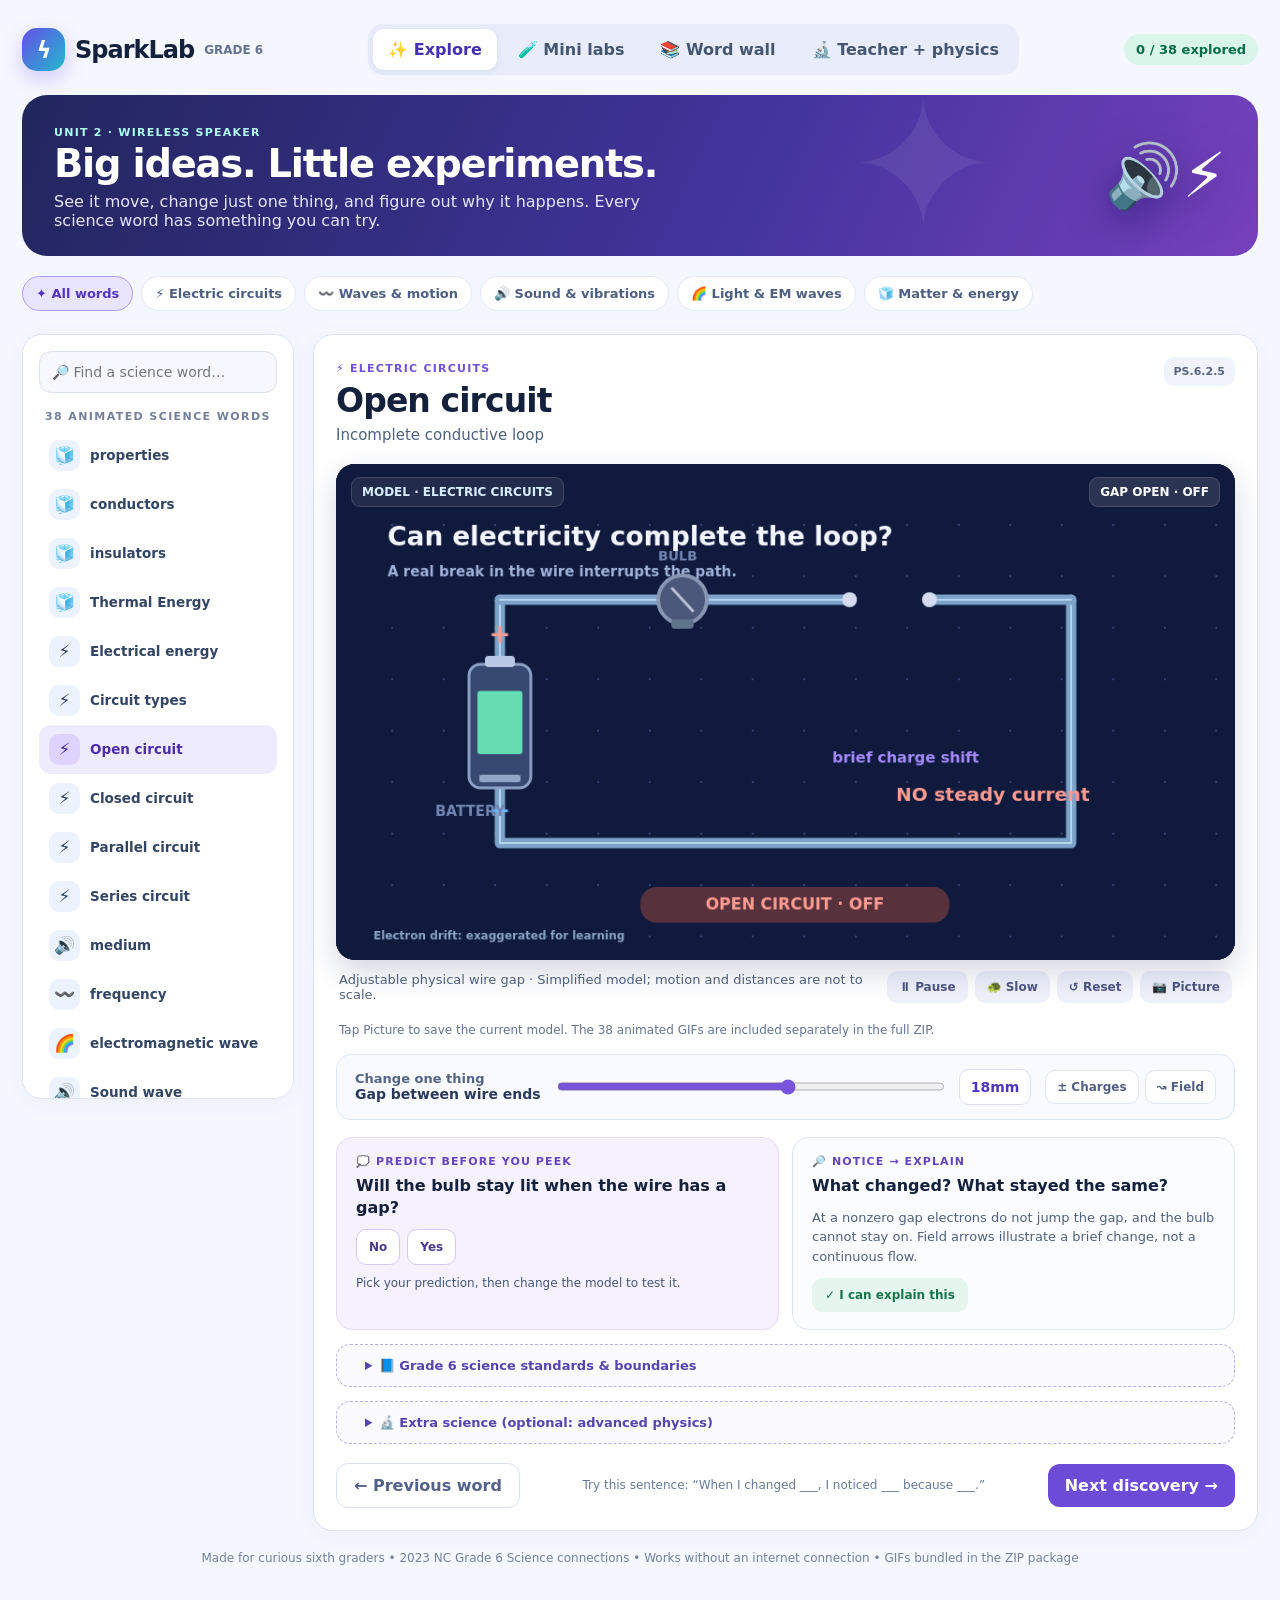
==== index.html @ 1beb746c "Add SparkLab mobile site" ====
<!doctype html>
<html lang="en"><head><meta charset="utf-8"><meta name="viewport" content="width=device-width,initial-scale=1,viewport-fit=cover"><meta name="theme-color" content="#101a3d"><title>SparkLab • Wireless Speaker Science</title>
<style>
:root{--ink:#14213d;--muted:#52647f;--violet:#7052db;--purple:#9067f8;--blue:#287ac8;--cyan:#18b9bc;--paper:#f5f7ff;--line:#dce4f4;--white:#fff;--coral:#eb705f}*{box-sizing:border-box}body{margin:0;background:var(--paper);font-family:ui-rounded,"SF Pro Rounded",Inter,system-ui,-apple-system,"Segoe UI",sans-serif;color:var(--ink)}button,input,select{font:inherit}button{cursor:pointer}button:focus-visible,input:focus-visible,select:focus-visible,a:focus-visible{outline:3px solid #ffb649;outline-offset:2px}button:disabled{opacity:.45;cursor:not-allowed}.shell{max-width:1510px;margin:0 auto;padding:17px 22px 32px}.topbar{display:flex;align-items:center;justify-content:space-between;gap:18px;padding:7px 0 20px}.brand{display:flex;align-items:center;gap:10px;font-size:24px;font-weight:900;letter-spacing:-1px}.brandmark{display:grid;place-items:center;width:43px;height:43px;border-radius:15px;background:linear-gradient(130deg,#644fe6,#24b8ce);color:white;font-size:23px;box-shadow:0 8px 20px #6954dd44}.nav{display:flex;gap:6px;background:#e9edfb;padding:5px;border-radius:15px}.nav button{border:0;border-radius:11px;padding:11px 15px;color:#455572;background:transparent;font-weight:750}.nav button.active{background:white;color:#4430b0;box-shadow:0 2px 8px #7383aa25}.topright{display:flex;align-items:center;gap:13px;font-size:13px;color:var(--muted);font-weight:700}.progressdot{background:#daf5e9;color:#076d48;border-radius:30px;padding:8px 12px}.hero{background:linear-gradient(115deg,#22265e 1%,#42349d 58%,#7641bc);border-radius:25px;color:white;padding:26px 32px;margin:0 0 20px;display:flex;justify-content:space-between;gap:18px;align-items:center;overflow:hidden;position:relative}.hero:after{content:"✦";position:absolute;right:21%;top:-34px;color:#ffffff12;font-size:180px;pointer-events:none}.hero h1{font-size:clamp(27px,3vw,39px);margin:3px 0 7px;letter-spacing:-1.2px;line-height:1.09}.hero p{margin:0;color:#e5e4ff;font-size:16px;max-width:650px}.eyebrow{font-size:12px;text-transform:uppercase;letter-spacing:1.5px;font-weight:900;color:#b4fbef}.heroicon{font-size:62px;filter:drop-shadow(0 12px 20px #1309588a)}.labrow{display:flex;gap:8px;margin:8px 0 18px;overflow-x:auto;padding:0 0 5px}.labpill{flex-shrink:0;background:white;color:#4e5f81;border:1px solid #e2e8f5;border-radius:30px;padding:9px 13px;font-weight:750;font-size:13px}.labpill.active{background:#e9e4ff;border-color:#ac9df8;color:#5436be}.layout{display:grid;grid-template-columns:272px minmax(0,1fr);gap:19px}.sidebar,.view,.panel,.miniCard,.teacherCard{background:white;border:1px solid var(--line);border-radius:20px;box-shadow:0 4px 22px #2e437d0a}.sidebar{padding:16px;align-self:start;max-height:calc(100vh - 135px);overflow:auto;position:sticky;top:12px}.search{width:100%;border:1px solid #dce2f0;background:#f7f8ff;border-radius:12px;padding:12px;color:var(--ink);font-size:14px}.sidelabel{font-size:11px;text-transform:uppercase;letter-spacing:1.4px;font-weight:900;color:#72809a;margin:17px 6px 8px}.worditem{display:flex;align-items:center;gap:10px;border:0;background:transparent;width:100%;text-align:left;border-radius:12px;padding:9px 10px;color:#334564;font-size:13.5px;font-weight:720;min-height:41px}.worditem:hover{background:#f0efff}.worditem.active{background:#eeeaff;color:#4b2fa8}.worditem .wicon{display:grid;place-items:center;width:31px;height:31px;border-radius:10px;background:#edf2ff;font-size:17px;flex-shrink:0}.worditem.active .wicon{background:#ded3ff}.worditem .tick{margin-left:auto;color:#18895e}.view{padding:22px;min-width:0}.headingRow{display:flex;justify-content:space-between;align-items:start;gap:14px}.hint{display:inline-flex;align-items:center;gap:6px;text-transform:uppercase;letter-spacing:1.25px;color:var(--violet);font-size:11px;font-weight:900}.headingRow h2{font-size:clamp(24px,2.6vw,33px);margin:5px 0 5px;letter-spacing:-.9px}.definition{font-size:15px;color:#50617d;line-height:1.45;margin:0 0 17px}.standard{background:#f1f3fb;padding:8px 10px;border-radius:10px;font-size:11px;color:#586781;white-space:nowrap;font-weight:800}.canvasCard{background:#101a3d;border-radius:19px;overflow:hidden;position:relative;box-shadow:0 12px 30px #18296230}.sceneCanvas{display:block;width:100%;aspect-ratio:960/530;background:#101a3d}.stageOverlay{position:absolute;left:15px;top:13px;background:#ffffff14;color:#d8eeff;border:1px solid #ffffff22;font-size:12px;padding:7px 10px;border-radius:9px;font-weight:750;pointer-events:none}.stageStatus{position:absolute;right:15px;top:13px;background:#ffffff1e;color:#fff;padding:7px 10px;border:1px solid #ffffff22;border-radius:9px;font-size:12px;font-weight:750;max-width:48%;text-align:right}.underStage{display:flex;align-items:center;justify-content:space-between;gap:12px;padding:11px 3px 15px;flex-wrap:wrap}.stageCaption{font-size:13px;color:#526480;flex:1;min-width:180px}.stageButtons{display:flex;gap:7px}.tinyBtn{background:#eef0fa;color:#4d5680;border:0;border-radius:10px;padding:9px 12px;font-weight:800;font-size:12px}.tinyBtn.active{background:#e6dcff;color:#6242b8}.controls{display:flex;flex-wrap:wrap;align-items:center;gap:14px;border:1px solid #dde6f8;background:#f8faff;padding:14px 18px;border-radius:15px;margin-top:0}.controlCaption{font-size:13px;color:#536484;font-weight:750}.controlName{font-size:14px;font-weight:900;color:#29395c}.rangeZone{flex:1;min-width:180px;display:flex;gap:12px;align-items:center}.rangeZone input{accent-color:#7754db;width:100%;height:27px}.val{background:white;border:1px solid #dcdff1;color:#5035ba;min-width:72px;text-align:center;font-weight:900;font-size:14px;border-radius:10px;padding:9px 7px}.controlRight{display:flex;gap:6px}.controlRight button{border:1px solid #dfe5f5;background:white;border-radius:10px;padding:9px 11px;font-size:12px;color:#536081;font-weight:850}.mission{display:grid;grid-template-columns:1fr 1fr;gap:13px;margin-top:17px}.questionBox,.explainBox{border-radius:16px;padding:17px 19px;border:1px solid #e0e5f2;background:#fbfcff;min-width:0}.questionBox{background:#f6f1ff;border-color:#e7daff}.boxEyebrow{font-size:11px;text-transform:uppercase;letter-spacing:1.1px;font-weight:900;color:#6545bd}.questionBox h3,.explainBox h3{font-size:16px;line-height:1.35;margin:7px 0 11px}.choices{display:flex;flex-wrap:wrap;gap:7px}.choices button{background:white;border:1px solid #d6c9f8;border-radius:10px;padding:10px 12px;color:#4b3b84;font-size:12px;font-weight:750;text-align:left}.choices button.selected.good{background:#dcf8e6;border-color:#64b891;color:#176b48}.choices button.selected.bad{background:#ffeae9;border-color:#e6a6a3;color:#973c3e}.feedback{font-size:12px;line-height:1.5;color:#475879;margin-top:9px;min-height:15px}.explainBox p{margin:8px 0 12px;color:#51617b;font-size:13px;line-height:1.5}.mastered{background:#e5f7ec;color:#18744d;border:0;font-weight:850;border-radius:11px;padding:10px 13px;font-size:12px}.mastered.done{background:#22875c;color:white}.nextrow{display:flex;gap:10px;justify-content:space-between;align-items:center;margin-top:19px}.nextrow button{border:1px solid #dbe1f0;background:#fff;border-radius:12px;padding:12px 17px;font-weight:800;color:#53618a}.nextrow .next{border:0;background:#6c4bd7;color:white}.note{font-size:12px;color:#687a95;max-width:470px;line-height:1.4}.advPanel{margin-top:14px;padding:0 15px;border:1px dashed #b7b0e7;border-radius:14px;background:#fbfaff}.advPanel summary{cursor:pointer;padding:13px;font-size:13px;font-weight:850;color:#5744ac}.advPanel p{font-size:13px;line-height:1.6;color:#4e5c7c;overflow-wrap:anywhere}.gridCards{display:grid;grid-template-columns:repeat(3,minmax(0,1fr));gap:13px}.miniCard{padding:16px;cursor:pointer;min-height:126px;text-align:left;color:inherit}.miniCard:hover{border-color:#a293e3;transform:translateY(-1px)}.miniCard .emoji{font-size:27px}.miniCard strong{display:block;margin:7px 0 4px}.miniCard p{color:#62728d;font-size:12px;margin:0;line-height:1.4}.teacherCard{padding:22px;margin-bottom:15px}.teacherCard h3{margin:0 0 10px}.teacherCard p,.teacherCard li{line-height:1.65;color:#52627d;font-size:14px}.teachGrid{display:grid;grid-template-columns:repeat(2,minmax(0,1fr));gap:14px}.srOnly{position:absolute;width:1px;height:1px;padding:0;margin:-1px;overflow:hidden;clip:rect(0,0,0,0);white-space:nowrap;border:0}.mobileBrowse{display:none}.modegroup{display:flex;gap:6px;align-items:center}.modegroup button{border:1px solid #d8dded;padding:8px 12px;background:white;border-radius:11px;color:#536080;font-size:12px;font-weight:850}.modegroup button.active{background:#e7ddff;color:#6242bc;border-color:#b9a6ff}.footer{padding:18px;color:#73819b;font-size:12px;line-height:1.6;text-align:center}.reviewbtn{background:#6a4ad4;color:white;border:0;padding:12px 18px;border-radius:11px;font-weight:850}.tally{font-size:16px;font-weight:900;color:#553ab6}.answerText{padding:13px;background:#eff9f2;border-radius:10px;color:#225f48!important}.wordWallSection{padding-bottom:15px}.wordWallSection h3{margin:16px 0 11px}.wallgrid{display:grid;grid-template-columns:repeat(4,minmax(0,1fr));gap:11px}.wallbtn{text-align:left;min-height:100px;border:1px solid #e2e5f3;border-radius:15px;background:#f9faff;padding:14px}.wallbtn:hover{background:#efeaff}.wallbtn .emoji{font-size:21px;display:block}.wallbtn b{font-size:13px;display:block;margin-top:5px}.wallbtn small{color:#73809a;font-size:10px;display:block;margin-top:4px}.hidden{display:none!important}
@media(max-width:1180px){.layout{grid-template-columns:235px minmax(0,1fr)}.sidebar{padding:11px}.view{padding:17px}.mission{grid-template-columns:1fr}.gridCards{grid-template-columns:repeat(2,minmax(0,1fr))}}@media(max-width:800px){.shell{padding:12px}.topbar{flex-wrap:wrap;padding-bottom:13px}.brand{font-size:22px}.nav{order:3;width:100%;overflow-x:auto;justify-content:space-between}.nav button{font-size:12px;padding:10px}.topright{margin-left:auto}.hero{padding:20px;margin-bottom:14px}.heroicon{display:none}.hero h1{font-size:28px}.hero p{font-size:13px}.layout{display:block}.sidebar{display:none}.mobileBrowse{display:block;margin-bottom:12px}.mobileBrowse select{width:100%;padding:13px;border-radius:13px;border:1px solid #d9ddec;background:white;color:#354467;font-weight:700}.view{padding:14px}.standard{display:none}.headingRow h2{font-size:28px}.definition{font-size:14px}.stageOverlay{display:none}.stageStatus{font-size:10px;right:7px;top:7px;padding:5px 7px}.stageCaption{font-size:12px}.controls{padding:12px;gap:9px}.rangeZone{min-width:100%}.controlRight{margin-left:auto}.wallgrid{grid-template-columns:repeat(2,minmax(0,1fr))}.teachGrid{grid-template-columns:1fr}.note{display:none}}@media(max-width:450px){.topright{font-size:11px}.progressdot{padding:6px 8px}.hero h1{font-size:24px}.hero p{font-size:12px}.nav button{padding:9px}.worditem{font-size:12px}.underStage{padding-bottom:8px}.stageButtons{width:100%}.stageButtons .tinyBtn{flex:1;padding:9px 5px}.stageCaption{width:100%}.controlRight{flex-wrap:wrap;justify-content:end}.questionBox,.explainBox{padding:14px}.nextrow button{padding:10px}}@media(prefers-reduced-motion:reduce){.miniCard:hover{transform:none}}

/* SparkLab Mobile Fix: intentional portrait graphics, larger touch controls, no missing file dependencies */
.mobileScene{display:none;width:100%;height:auto;aspect-ratio:400/460;background:#101a3d}
#snapshotModal[hidden]{display:none!important}
#snapshotModal{position:fixed;inset:0;z-index:100;background:#0b113bd9;display:grid;place-items:center;padding:16px}
#snapshotModal .snapshotCard{background:white;width:min(100%,500px);max-height:95dvh;overflow:auto;border-radius:18px;padding:17px;text-align:center}
#snapshotModal img{display:block;width:100%;max-height:65dvh;object-fit:contain;border-radius:12px;background:#101a3d}
#snapshotModal button{margin:10px 0 0;width:100%;border:0;background:#6c4bd7;color:white;border-radius:12px;min-height:48px;font-weight:800}
#snapshotModal p{margin:8px 0;font-size:14px;color:#52647f}
#shareNotes{color:#647391;font-size:12px;line-height:1.5;margin:6px 0 0;text-align:center}
@media(max-width:800px){
.sceneCanvas{display:none}
.mobileScene{display:block}
.hero{padding:14px 16px;border-radius:18px}
.hero h1{font-size:22px;margin:3px 0}
.hero p{font-size:13px;line-height:1.38}
.labrow{margin:6px 0 10px}
.labpill{padding:8px 11px;font-size:12px}
.view{padding:12px}
.definition{font-size:16px}
.headingRow h2{font-size:25px}
.stageButtons{display:grid;grid-template-columns:repeat(4,minmax(0,1fr));gap:6px;width:100%}
.stageButtons .tinyBtn{font-size:12px;min-height:46px;padding:7px 2px}
.controls{gap:11px;padding:13px}
.controls .controlCaption{font-size:14px}
.controls .controlName{font-size:16px}
.rangeZone input{min-height:45px;touch-action:pan-x}
.rangeZone .val{font-size:16px;min-width:82px}
.controlRight button{min-height:44px;font-size:13px}
.questionBox h3,.explainBox h3{font-size:17px}
.choices button,.mastered{min-height:44px;font-size:14px}
.nav button{min-height:44px}
.mobileBrowse select{font-size:16px;min-height:51px}
.nextrow button{min-height:46px}
.stageStatus{display:none}
.stageCaption{font-size:13px}
}
@media(max-width:390px){.shell{padding:9px}.brand{font-size:20px}.nav{gap:3px;padding:3px}.nav button{padding:9px 6px;font-size:11px}.hero p{font-size:12px}}
</style></head><body><div class="shell">
<header class="topbar"><div class="brand"><span class="brandmark">ϟ</span> SparkLab <span style="font-size:12px;color:#647391;font-weight:700;letter-spacing:0">GRADE 6</span></div><div class="nav" aria-label="Main navigation"><button data-page="explore" class="active">✨ Explore</button><button data-page="labs">🧪 Mini labs</button><button data-page="wall">📚 Word wall</button><button data-page="teacher">🔬 Teacher + physics</button></div><div class="topright"><span class="progressdot" id="progressText">0 / 38 explored</span></div></header>
<section class="hero"><div><div class="hint" style="color:#aefbf0">UNIT 2 · WIRELESS SPEAKER</div><h1>Big ideas. Little experiments.</h1><p>See it move, change just one thing, and figure out why it happens. Every science word has something you can try.</p></div><div class="heroicon" aria-hidden="true">🔊⚡</div></section>
<div id="labPills" class="labrow"></div>
<div class="layout"><aside class="sidebar" id="sidebar"><input class="search" id="search" placeholder="🔎 Find a science word…" aria-label="Find a science word"><div class="sidelabel">38 animated science words</div><div id="wordList"></div></aside>
<main class="view" id="main"><div class="mobileBrowse"><label class="srOnly" for="mobileTerms">Choose vocabulary word</label><select id="mobileTerms"></select></div><section id="explorePage"><div class="headingRow"><div><div class="hint" id="topic">🧪 Waves & motion</div><h2 id="termTitle">Frequency</h2></div><div class="standard" id="standard">PS.6.3.1</div></div><p class="definition" id="definition"></p><div class="canvasCard"><canvas id="scene" class="sceneCanvas" width="960" height="530" role="img" aria-label="Animated scientific model; explanatory caption and controls appear below"></canvas><canvas id="mobileScene" aria-label="Large mobile friendly interactive science model, described below" class="mobileScene" width="400" height="460" role="img"></canvas><div class="stageOverlay" id="sceneLabel">Interactive model</div><div class="stageStatus" id="stageStatus" aria-live="polite"></div></div><div class="underStage"><div class="stageCaption" id="stageCaption"></div><div class="stageButtons"><button class="tinyBtn" id="play" aria-pressed="false">⏸ Pause</button><button class="tinyBtn" id="slow" aria-pressed="false">🐢 Slow</button><button class="tinyBtn" id="reset">↺ Reset</button><button class="tinyBtn" id="downloadGif">📷 Picture</button></div><p id="shareNotes">Tap Picture to save the current model. The 38 animated GIFs are included separately in the full ZIP.</p></div><div class="controls"><div><div class="controlCaption">Change one thing</div><div class="controlName" id="controlLabel"></div></div><div class="rangeZone"><input type="range" id="range" min="0" max="100" step="1" value="45" aria-label="Change a model variable"><output class="val" id="valueDisplay">45%</output></div><div class="controlRight"><button id="chargeToggle" class="hidden" aria-pressed="false">± Charges</button><button id="fieldToggle" class="hidden" aria-pressed="false">↝ Field</button></div></div>
<div class="mission"><section class="questionBox"><div class="boxEyebrow">💭 Predict before you peek</div><h3 id="question"></h3><div class="choices"><button id="choice0"></button><button id="choice1"></button></div><div class="feedback" id="feedback" aria-live="polite">Pick your prediction, then change the model to test it.</div></section><section class="explainBox"><div class="boxEyebrow">🔎 Notice → Explain</div><h3>What changed? What stayed the same?</h3><p id="explainText"></p><button class="mastered" id="mastered">✓ I can explain this</button></section></div>
<details class="advPanel" id="scopeDetails"><summary>📘 Grade 6 science standards & boundaries</summary><p id="scopeText"></p></details><details class="advPanel" id="advDetails"><summary>🔬 Extra science (optional: advanced physics)</summary><p id="advancedText"></p><p><b>Science-model reminder:</b> animations are simplified and not to scale. Formulas and advanced explanations are not required for Grade 6.</p></details><div class="nextrow"><button id="prev">← Previous word</button><span class="note">Try this sentence: “When I changed ___, I noticed ___ because ___.”</span><button class="next" id="next">Next discovery →</button></div></section>
<section id="labsPage" class="hidden"><div class="hint">TEST IT YOURSELF</div><h2>Choose a mini lab</h2><p class="definition">You don’t need to memorize a definition first. Make a prediction, move a slider, and see what the model does.</p><div class="gridCards" id="labsGrid"></div></section>
<section id="wallPage" class="hidden"><div class="hint">YOUR SCIENCE DICTIONARY</div><h2>Word wall · 38 animations</h2><p class="definition">Tap a word to open its interactive model. A ✓ means you said you could explain it.</p><div id="wallGrid"></div></section>
<section id="teacherPage" class="hidden"><div class="hint">EXTENSIONS & STANDARDS</div><h2>Teacher tools & advanced physics</h2><p class="definition">Sixth-grade content comes first. The deeper math and field models are optional and visibly separated.</p><div class="teacherCard"><h3>Choose the explanation layer</h3><p><b>Student-first:</b> short definitions, observable changes, reasoning prompts, and a speaker connection. <b>Advanced:</b> teacher notes introducing vector calculus, electromagnetic fields, and geometric interpretations without treating them as sixth-grade requirements.</p><div class="modegroup"><button id="modeStudent" class="active">Student-first</button><button id="modeAdvanced">Show advanced overlays</button></div></div><div class="teachGrid"><div class="teacherCard"><h3>How to use in class</h3><ol><li>Ask students to predict before manipulating the model.</li><li>Have them change just one variable.</li><li>Pause the animation so students can describe what did and did not change.</li><li>Connect the explanation to the wireless speaker.</li><li>Have students explain orally, in writing, or with a labeled drawing.</li></ol></div><div class="teacherCard"><h3>Scientific guardrails</h3><ul><li>Small beads stand for <em>exaggerated</em> drift, not physical electron speeds.</li><li>Electrons never leap across the open gap; the capacitor-like extension only shows transient field changes and charge redistribution.</li><li>Sound needs a medium, while electromagnetic waves can travel in vacuum.</li><li>Particles vibrate locally; they do not ride with a traveling wave.</li><li>Water surface motion can have both vertical and horizontal components.</li></ul></div><div class="teacherCard"><h3>NCDPI boundaries</h3><p>Thermal energy transfer topics PS.6.2.1–2.2 do not require thermal-energy calculations; PS.6.2.3 does not require specific insulation-value calculations. PS.6.3.1 does not require calculating wave speed, frequency, or wavelength.</p><p>Other scope suggestions in this app are <b>instructional choices</b>, not verbatim boundary statements.</p></div><div class="teacherCard"><h3>Accessibility & privacy</h3><p>Mobile and keyboard operation, text explanations, high-contrast diagrams, manual pause, and reduced-motion support. Progress is stored only in this browser via localStorage (where permitted). No login, server, analytics, or third-party resources.</p><button class="tinyBtn" id="clearProgress">Reset progress on this device</button><p style="font-size:11px">All diagrams are idealized educational models, not laboratory measurements.</p></div></div></section></main></div><footer class="footer">Made for curious sixth graders • 2023 NC Grade 6 Science connections • Works without an internet connection • GIFs bundled in the ZIP package</footer></div>
<div id="snapshotModal" hidden role="dialog" aria-modal="true" aria-label="Save a model image"><div class="snapshotCard"><strong>Save this science model</strong><p>On an iPhone, touch and hold the picture, then choose Save to Photos.</p><img id="snapshotImage" alt="Captured frame from the current science model"><button id="closeSnapshot">Close</button></div></div><script>
'use strict';
const WORDS=[{"term":"properties","standard_alignment":"PS.6.1.3","student_definition":"Characteristics used to identify and compare matter","animation_example":"Compare copper and rubber","id":0,"scene":"matter","group":"Matter & energy","label":"Choose material","min":0,"max":1,"default":0,"unit":"","question":"Which one is easier for electricity to travel through?","choices":["Copper","Rubber"],"correct":0,"why":"Copper is a conductor. Rubber is usually an insulator.","note":"Copper is a conductor. Rubber is usually an insulator.","lab":"matter","advanced":["Materials","Matter properties emerge from microscopic structure and interactions. Material choice affects electrical conductivity, heat transport, and optical response."],"scope":"No explicit calculation boundary listed for this standard; this activity uses a qualitative teaching model.","slug":"properties"},{"term":"conductors","standard_alignment":"PS.6.2.4","student_definition":"Materials that transfer thermal or electrical energy relatively easily","animation_example":"Copper wire","id":1,"scene":"conduct","group":"Matter & energy","label":"Material","min":0,"max":1,"default":0,"unit":"","question":"Which sample transfers energy more easily?","choices":["Copper","Rubber"],"correct":0,"why":"In this model copper transfers electrical energy more easily than rubber.","note":"In this model copper transfers electrical energy more easily than rubber.","lab":"matter","advanced":["Constitutive laws","In an ohmic material J=σE is an approximation; conductivity σ characterizes response. Microscopic transport and surface charges together determine macroscopic current."],"scope":"No explicit calculation boundary listed for this standard; this activity uses a qualitative teaching model.","slug":"conductors"},{"term":"insulators","standard_alignment":"PS.6.2.3; PS.6.2.4","student_definition":"Materials that slow energy transfer","animation_example":"Rubber coating","id":2,"scene":"insulate","group":"Matter & energy","label":"Insulation thickness","min":0,"max":100,"default":65,"unit":"%","question":"If insulation gets thicker, what usually happens to heat transfer?","choices":["It slows down","It speeds up"],"correct":0,"why":"Insulation slows thermal energy transfer; it does not make transfer impossible.","note":"Insulation slows thermal energy transfer; it does not make transfer impossible.","lab":"matter","advanced":["Thermal transport","Fourier’s law q = −k∇T describes conductive heat flow in a continuum approximation; thicker insulation generally raises thermal resistance."],"scope":"NCDPI explicit boundary: specific insulation-value calculations are not required.","slug":"insulators"},{"term":"Thermal Energy","standard_alignment":"PS.6.1.2; PS.6.2.1","student_definition":"Energy associated with particle motion and interactions","animation_example":"Warm speaker casing","id":3,"scene":"thermal","group":"Matter & energy","label":"Temperature change","min":0,"max":100,"default":45,"unit":"%","question":"When particles move faster, what usually increases?","choices":["Thermal energy","Mass"],"correct":0,"why":"In this simplified same-sample model, faster particle motion goes with higher thermal energy.","note":"In this simplified same-sample model, faster particle motion goes with higher thermal energy.","lab":"matter","advanced":["Statistical physics","Thermal energy includes microscopic kinetic and potential contributions. Temperature relates to thermodynamic state; merely counting particle speed is an intentionally simplified illustration."],"scope":"NCDPI explicit boundary: thermal-energy calculations are not required.","slug":"thermal-energy"},{"term":"Electrical energy","standard_alignment":"PS.6.2.5","student_definition":"Energy transferred through an electric circuit","animation_example":"Battery powering speaker","id":4,"scene":"electrical","group":"Electric circuits","label":"Power","min":0,"max":100,"default":65,"unit":"%","question":"Does the battery supply new electrons to the wire?","choices":["No, it transfers energy","Yes, it makes electrons"],"correct":0,"why":"Charges already exist in the conducting circuit; a battery maintains the conditions for energy transfer.","note":"Charges already exist in the conducting circuit; a battery maintains the conditions for energy transfer.","lab":"circuit","advanced":["Energy conservation","Power transport involves electromagnetic fields around conductors; the Poynting vector S=(E×B)/μ₀ describes local energy flux."],"scope":"No explicit calculation boundary listed for this standard; this activity uses a qualitative teaching model.","slug":"electrical-energy"},{"term":"Circuit types","standard_alignment":"PS.6.2.5","student_definition":"Open, closed, series and parallel circuits","animation_example":"Speaker power circuit","id":5,"scene":"circuit","group":"Electric circuits","label":"Circuit arrangement","min":0,"max":3,"default":0,"unit":"","question":"Which circuit still has a working path when one branch breaks?","choices":["Parallel","Series"],"correct":0,"why":"A parallel circuit has more than one conducting branch.","note":"A parallel circuit has more than one conducting branch.","lab":"circuit","advanced":["Continuity and field","Charge conservation: ∂ρ/∂t + ∇·J = 0. Maxwell–Ampère: ∇×B = μ₀J + μ₀ε₀∂E/∂t. At an open DC gap, conduction current is zero; a short switching transient can redistribute surface charge and change the gap electric field. No electron beam crosses the gap in this model."],"scope":"No explicit calculation boundary listed for this standard; this activity uses a qualitative teaching model.","slug":"circuit-types"},{"term":"Open circuit","standard_alignment":"PS.6.2.5","student_definition":"Incomplete conductive loop","animation_example":"Adjustable physical wire gap","id":6,"scene":"circuit","group":"Electric circuits","label":"Gap between wire ends","min":0,"max":30,"default":18,"unit":"mm","question":"Will the bulb stay lit when the wire has a gap?","choices":["No","Yes"],"correct":0,"why":"A gap interrupts the DC conduction path. A brief redistribution may occur, but not a steady current.","note":"At a nonzero gap electrons do not jump the gap, and the bulb cannot stay on. Field arrows illustrate a brief change, not a continuous flow.","lab":"circuit","advanced":["Continuity and field","Charge conservation: ∂ρ/∂t + ∇·J = 0. Maxwell–Ampère: ∇×B = μ₀J + μ₀ε₀∂E/∂t. At an open DC gap, conduction current is zero; a short switching transient can redistribute surface charge and change the gap electric field. No electron beam crosses the gap in this model."],"scope":"No explicit calculation boundary listed for this standard; this activity uses a qualitative teaching model.","slug":"open-circuit"},{"term":"Closed circuit","standard_alignment":"PS.6.2.5","student_definition":"Complete conductive loop","animation_example":"Connected wire powers bulb","id":7,"scene":"circuit","group":"Electric circuits","label":"Gap between wire ends","min":0,"max":30,"default":0,"unit":"mm","question":"What happens when the gap reaches 0?","choices":["The bulb turns on","The battery disappears"],"correct":0,"why":"The complete conducting loop can carry a steady current.","note":"Electrons already in a metal wire drift slowly; the animation makes motion visible but is not to physical speed.","lab":"circuit","advanced":["Continuity and field","Charge conservation: ∂ρ/∂t + ∇·J = 0. Maxwell–Ampère: ∇×B = μ₀J + μ₀ε₀∂E/∂t. At an open DC gap, conduction current is zero; a short switching transient can redistribute surface charge and change the gap electric field. No electron beam crosses the gap in this model."],"scope":"No explicit calculation boundary listed for this standard; this activity uses a qualitative teaching model.","slug":"closed-circuit"},{"term":"Parallel circuit","standard_alignment":"PS.6.2.5","student_definition":"Circuit with multiple branches","animation_example":"Independent lamps","id":8,"scene":"parallel","group":"Electric circuits","label":"Branch B disconnected?","min":0,"max":1,"default":0,"unit":"","question":"If branch B opens, can branch A remain lit?","choices":["Yes","No"],"correct":0,"why":"Each intact parallel branch has its own path between shared junctions.","note":"Each intact parallel branch has its own path between shared junctions.","lab":"circuit","advanced":["Network topology","Parallel branches connect the same two nodes. The total current splits among conducting branches. Opening a single branch need not interrupt others."],"scope":"No explicit calculation boundary listed for this standard; this activity uses a qualitative teaching model.","slug":"parallel-circuit"},{"term":"Series circuit","standard_alignment":"PS.6.2.5","student_definition":"Circuit with one path","animation_example":"Two lamps in one loop","id":9,"scene":"series","group":"Electric circuits","label":"One bulb disconnected?","min":0,"max":1,"default":0,"unit":"","question":"If one part of a series loop breaks, what happens?","choices":["Both bulbs go off","The other bulb stays on"],"correct":0,"why":"There is only one complete path in this idealized series model.","note":"There is only one complete path in this idealized series model.","lab":"circuit","advanced":["Network topology","One series branch means every load shares a path. Kirchhoff loop and junction laws follow from approximations to Maxwell’s equations under quasistatic assumptions."],"scope":"No explicit calculation boundary listed for this standard; this activity uses a qualitative teaching model.","slug":"series-circuit"},{"term":"medium","standard_alignment":"PS.6.3.3","student_definition":"Matter through which a mechanical wave propagates","animation_example":"Air carrying sound","id":10,"scene":"medium","group":"Sound & vibrations","label":"Air, water or vacuum","min":0,"max":2,"default":0,"unit":"","question":"Can sound travel through an empty vacuum?","choices":["No","Yes"],"correct":0,"why":"Sound is a mechanical wave; it requires matter to pass through.","note":"Sound needs matter; EM waves such as radio do not.","lab":"sound","advanced":["Acoustics","Sound speed depends on material properties. No ordinary mechanical acoustic mode propagates in a vacuum."],"scope":"Instructional scope (not a verbatim NCDPI boundary): focus on sound and vibrations, not ear anatomy.","slug":"medium"},{"term":"frequency","standard_alignment":"PS.6.3.1; PS.6.3.3","student_definition":"Cycles per second","animation_example":"High versus low pitch","id":11,"scene":"wave","group":"Waves & motion","label":"Frequency","min":1,"max":7,"default":3,"unit":"model","question":"A higher frequency means which change?","choices":["More cycles each second","Bigger peaks"],"correct":0,"why":"Frequency counts cycles per second, not wave height.","note":"Frequency = number of cycles each second. Higher frequency does not automatically mean a taller wave.","lab":"wave","advanced":["Wave geometry","A model scalar displacement satisfies ∂²u/∂t² = v²∇²u. Phase surfaces and propagation direction are distinct from material-particle displacement. In curved geometry, propagation is described with a wave operator □g acting on the field."],"scope":"NCDPI explicit boundary: calculations of wave speed, frequency and wavelength are not required.","slug":"frequency"},{"term":"electromagnetic wave","standard_alignment":"PS.6.3.2","student_definition":"Wave able to travel through vacuum","animation_example":"Bluetooth radio signal","id":12,"scene":"em","group":"Light & EM waves","label":"Signal frequency","min":1,"max":7,"default":3,"unit":"model","question":"Can radio signals travel through empty space?","choices":["Yes","No"],"correct":0,"why":"Electromagnetic waves do not need a material medium.","note":"Electromagnetic waves do not need a material medium.","lab":"light","advanced":["Differential forms","Electromagnetic field 2-form F=dA obeys dF=0 and d★F=μ₀J. The Hodge-star ★ depends on the spacetime metric. Vacuum waves can propagate without a material medium, unlike mechanical waves."],"scope":"Instructional scope (not a verbatim NCDPI boundary): focus on electromagnetic waves and light, not eye anatomy.","slug":"electromagnetic-wave"},{"term":"Sound wave","standard_alignment":"PS.6.3.3","student_definition":"Mechanical disturbance created by vibration","animation_example":"Speaker diaphragm","id":13,"scene":"sound","group":"Sound & vibrations","label":"Sound amplitude","min":10,"max":100,"default":55,"unit":"%","question":"What must move to begin a sound wave?","choices":["A vibrating source","An empty vacuum"],"correct":0,"why":"A vibrating speaker surface disturbs nearby air, producing a sound wave.","note":"A vibrating speaker surface disturbs nearby air, producing a sound wave.","lab":"sound","advanced":["Acoustic field","Small-amplitude pressure fluctuations approximately satisfy ∂²p/∂t² = c²∇²p. Pressure and velocity fields have phase relationships. Pitch depends mainly on frequency; loudness perception is more complicated than amplitude alone."],"scope":"Instructional scope (not a verbatim NCDPI boundary): focus on sound and vibrations, not ear anatomy.","slug":"sound-wave"},{"term":"Battery/cell","standard_alignment":"PS.6.2.5","student_definition":"Electrochemical energy source","animation_example":"Rechargeable speaker battery","id":14,"scene":"battery","group":"Electric circuits","label":"Battery energy left","min":0,"max":100,"default":80,"unit":"%","question":"What energy change happens in a working battery?","choices":["Chemical to electrical","Sound to nuclear"],"correct":0,"why":"A battery converts stored chemical energy to energy transferred electrically.","note":"A battery converts stored chemical energy to energy transferred electrically.","lab":"circuit","advanced":["Electrochemistry","Cell electrochemical potential maintains an electromotive force through redox chemistry. Charge is conserved: the cell supplies energy, not an infinite store of electrons."],"scope":"No explicit calculation boundary listed for this standard; this activity uses a qualitative teaching model.","slug":"battery-cell"},{"term":"transverse","standard_alignment":"PS.6.3.1","student_definition":"Disturbance perpendicular to travel","animation_example":"Moving rope","id":15,"scene":"wave","group":"Waves & motion","label":"Wave height","min":10,"max":100,"default":55,"unit":"%","question":"How does the rope move compared with the wave travel?","choices":["Up and down","With the wave to the right"],"correct":0,"why":"The rope moves perpendicular to the direction the wave propagates.","note":"The rope moves perpendicular to the direction the wave propagates.","lab":"wave","advanced":["Wave geometry","A model scalar displacement satisfies ∂²u/∂t² = v²∇²u. Phase surfaces and propagation direction are distinct from material-particle displacement. In curved geometry, propagation is described with a wave operator □g acting on the field."],"scope":"NCDPI explicit boundary: calculations of wave speed, frequency and wavelength are not required.","slug":"transverse"},{"term":"longitudinal","standard_alignment":"PS.6.3.1","student_definition":"Disturbance parallel to travel","animation_example":"Air compression wave","id":16,"scene":"longitudinal","group":"Waves & motion","label":"Compression strength","min":10,"max":100,"default":55,"unit":"%","question":"How does the material move in a longitudinal wave?","choices":["Back and forth","Only up and down"],"correct":0,"why":"Local motion is parallel to the direction the wave travels.","note":"Local motion is parallel to the direction the wave travels.","lab":"wave","advanced":["Continuum mechanics","Compressional waves carry perturbations of pressure and density. Linear acoustics relates them through conservation of mass and momentum. The medium oscillates around equilibrium; its particles do not travel along with the wavefront."],"scope":"NCDPI explicit boundary: calculations of wave speed, frequency and wavelength are not required.","slug":"longitudinal"},{"term":"amplitude","standard_alignment":"PS.6.3.1","student_definition":"Maximum disturbance from equilibrium","animation_example":"Louder sound","id":17,"scene":"wave","group":"Waves & motion","label":"Amplitude","min":10,"max":100,"default":55,"unit":"%","question":"Which slider would change peak height?","choices":["Amplitude","Wavelength"],"correct":0,"why":"Amplitude measures maximum displacement from the middle.","note":"Amplitude measures maximum displacement from the middle.","lab":"wave","advanced":["Wave geometry","A model scalar displacement satisfies ∂²u/∂t² = v²∇²u. Phase surfaces and propagation direction are distinct from material-particle displacement. In curved geometry, propagation is described with a wave operator □g acting on the field."],"scope":"NCDPI explicit boundary: calculations of wave speed, frequency and wavelength are not required.","slug":"amplitude"},{"term":"wavelength","standard_alignment":"PS.6.3.1","student_definition":"Spacing between equivalent wave points","animation_example":"Crest-to-crest","id":18,"scene":"wave","group":"Waves & motion","label":"Wavelength","min":1,"max":7,"default":4,"unit":"model","question":"Wavelength is the distance between which points?","choices":["Two nearby crests","Any two points"],"correct":0,"why":"Compare corresponding points on neighboring cycles, such as crest to crest.","note":"Crest-to-crest spacing, not the full height of the wave.","lab":"wave","advanced":["Wave geometry","A model scalar displacement satisfies ∂²u/∂t² = v²∇²u. Phase surfaces and propagation direction are distinct from material-particle displacement. In curved geometry, propagation is described with a wave operator □g acting on the field."],"scope":"NCDPI explicit boundary: calculations of wave speed, frequency and wavelength are not required.","slug":"wavelength"},{"term":"trough","standard_alignment":"PS.6.3.1","student_definition":"Low point of transverse displacement","animation_example":"Rope wave trough","id":19,"scene":"wave","group":"Waves & motion","label":"Wave height","min":10,"max":100,"default":60,"unit":"%","question":"Which part is the trough?","choices":["Lowest point","Highest point"],"correct":0,"why":"The trough is the lowest displacement relative to the rest position.","note":"The trough is the lowest displacement relative to the rest position.","lab":"wave","advanced":["Wave geometry","A model scalar displacement satisfies ∂²u/∂t² = v²∇²u. Phase surfaces and propagation direction are distinct from material-particle displacement. In curved geometry, propagation is described with a wave operator □g acting on the field."],"scope":"NCDPI explicit boundary: calculations of wave speed, frequency and wavelength are not required.","slug":"trough"},{"term":"crest","standard_alignment":"PS.6.3.1","student_definition":"High point of transverse displacement","animation_example":"Rope wave crest","id":20,"scene":"wave","group":"Waves & motion","label":"Wave height","min":10,"max":100,"default":60,"unit":"%","question":"Which part is the crest?","choices":["Highest point","Lowest point"],"correct":0,"why":"The crest is the highest displacement relative to the rest position.","note":"The crest is the highest displacement relative to the rest position.","lab":"wave","advanced":["Wave geometry","A model scalar displacement satisfies ∂²u/∂t² = v²∇²u. Phase surfaces and propagation direction are distinct from material-particle displacement. In curved geometry, propagation is described with a wave operator □g acting on the field."],"scope":"NCDPI explicit boundary: calculations of wave speed, frequency and wavelength are not required.","slug":"crest"},{"term":"compression","standard_alignment":"PS.6.3.1","student_definition":"Crowded region in longitudinal wave","animation_example":"High-pressure air region","id":21,"scene":"longitudinal","group":"Waves & motion","label":"Compression strength","min":10,"max":100,"default":72,"unit":"%","question":"What do particles look like at a compression?","choices":["Closer together","Farther apart"],"correct":0,"why":"A compression is a crowded region within a longitudinal wave.","note":"A compression is a crowded region within a longitudinal wave.","lab":"wave","advanced":["Continuum mechanics","Compressional waves carry perturbations of pressure and density. Linear acoustics relates them through conservation of mass and momentum. The medium oscillates around equilibrium; its particles do not travel along with the wavefront."],"scope":"NCDPI explicit boundary: calculations of wave speed, frequency and wavelength are not required.","slug":"compression"},{"term":"rarefaction","standard_alignment":"PS.6.3.1","student_definition":"Spread-out region in longitudinal wave","animation_example":"Low-pressure air region","id":22,"scene":"longitudinal","group":"Waves & motion","label":"Compression strength","min":10,"max":100,"default":72,"unit":"%","question":"What do particles look like at a rarefaction?","choices":["Spread farther apart","Permanently motionless"],"correct":0,"why":"A rarefaction is a low-density, spread-out region.","note":"A rarefaction is a low-density, spread-out region.","lab":"wave","advanced":["Continuum mechanics","Compressional waves carry perturbations of pressure and density. Linear acoustics relates them through conservation of mass and momentum. The medium oscillates around equilibrium; its particles do not travel along with the wavefront."],"scope":"NCDPI explicit boundary: calculations of wave speed, frequency and wavelength are not required.","slug":"rarefaction"},{"term":"Electromagnetic Spectrum","standard_alignment":"PS.6.3.2","student_definition":"Range of electromagnetic waves","animation_example":"Radio through gamma","id":23,"scene":"spectrum","group":"Light & EM waves","label":"Selected wave family","min":0,"max":6,"default":2,"unit":"","question":"Which is part of the electromagnetic spectrum?","choices":["Radio waves","Sound waves"],"correct":0,"why":"Radio waves, visible light, X-rays, and more are all electromagnetic waves.","note":"Radio, microwave, infrared, visible, ultraviolet, X-ray and gamma are all EM waves.","lab":"light","advanced":["Electromagnetic radiation","All regions of the EM spectrum describe the same electromagnetic field at different frequencies or wavelengths. In vacuum c=λf. Frequency and wavelength calculations are an extension beyond PS.6.3.1."],"scope":"Instructional scope (not a verbatim NCDPI boundary): focus on electromagnetic waves and light, not eye anatomy.","slug":"electromagnetic-spectrum"},{"term":"Visible light","standard_alignment":"PS.6.3.2","student_definition":"Electromagnetic waves humans can see","animation_example":"Colored LED","id":24,"scene":"light","group":"Light & EM waves","label":"Light color","min":0,"max":6,"default":2,"unit":"","question":"Why can you see light from a glowing LED?","choices":["Visible light reaches your eyes","Sound enters your eyes"],"correct":0,"why":"Visible light is the portion of EM radiation that human eyes detect.","note":"Visible light is the portion of EM radiation that human eyes detect.","lab":"light","advanced":["Optics & geometry","In geometric optics, wavefront normals trace rays. In general relativity idealized light rays follow null geodesics. Light intensity, phase, and wavelength should not be confused."],"scope":"Instructional scope (not a verbatim NCDPI boundary): focus on electromagnetic waves and light, not eye anatomy.","slug":"visible-light"},{"term":"refraction","standard_alignment":"PS.6.3.2 supporting examples","student_definition":"Wave changes direction across media","animation_example":"Straw in water","id":25,"scene":"refraction","group":"Light & EM waves","label":"Change in medium","min":0,"max":100,"default":58,"unit":"%","question":"What can happen to light crossing into another medium?","choices":["It can bend","It becomes a sound wave"],"correct":0,"why":"A change of speed across a boundary can change a ray’s direction.","note":"Light can change speed and direction at a new medium; it is still light.","lab":"light","advanced":["Refraction","Tangential wave-vector continuity at a flat interface yields Snell’s law n₁ sin θ₁ = n₂ sin θ₂. In varying media the ray path bends continuously."],"scope":"Instructional scope (not a verbatim NCDPI boundary): focus on electromagnetic waves and light, not eye anatomy.","slug":"refraction"},{"term":"absorption","standard_alignment":"PS.6.3.4","student_definition":"Material takes in wave energy","animation_example":"Dark material absorbs light","id":26,"scene":"absorb","group":"Light & EM waves","label":"Material absorption","min":0,"max":100,"default":70,"unit":"%","question":"Where does absorbed light energy go?","choices":["Into the material","Out of existence"],"correct":0,"why":"Absorbed energy transfers to the material, often increasing internal energy.","note":"Energy transfers into the material; it does not vanish.","lab":"light","advanced":["Energy transport","Poynting’s theorem: ∂u/∂t + ∇·S = −J·E. Absorption transfers field energy to matter; energy is conserved."],"scope":"No explicit calculation boundary listed for this standard; this activity uses a qualitative teaching model.","slug":"absorption"},{"term":"vibration","standard_alignment":"PS.6.3.3","student_definition":"Repeated motion about equilibrium","animation_example":"Speaker cone","id":27,"scene":"vibration","group":"Sound & vibrations","label":"Vibration rate","min":1,"max":7,"default":3,"unit":"model","question":"What motion makes the speaker produce sound?","choices":["Back and forth","Only one push"],"correct":0,"why":"A repeating back-and-forth motion disturbs the nearby air.","note":"A repeating back-and-forth motion disturbs the nearby air.","lab":"sound","advanced":["Oscillators","Near equilibrium the motion can be approximated by mẍ + bẋ + kx = F(t); amplitude and frequency can be varied separately."],"scope":"Instructional scope (not a verbatim NCDPI boundary): focus on sound and vibrations, not ear anatomy.","slug":"vibration"},{"term":"Pitch","standard_alignment":"PS.6.3.3","student_definition":"Perceived highness or lowness of sound","animation_example":"High note","id":28,"scene":"sound","group":"Sound & vibrations","label":"Sound frequency","min":1,"max":7,"default":3,"unit":"model","question":"Which sound generally has the higher pitch?","choices":["Higher frequency","Larger amplitude"],"correct":0,"why":"Higher sound frequency generally gives higher perceived pitch.","note":"Higher sound frequency generally corresponds to higher pitch. Amplitude is more closely related to loudness.","lab":"sound","advanced":["Acoustic field","Small-amplitude pressure fluctuations approximately satisfy ∂²p/∂t² = c²∇²p. Pressure and velocity fields have phase relationships. Pitch depends mainly on frequency; loudness perception is more complicated than amplitude alone."],"scope":"Instructional scope (not a verbatim NCDPI boundary): focus on sound and vibrations, not ear anatomy.","slug":"pitch"},{"term":"Transmitted","standard_alignment":"PS.6.3.4","student_definition":"Wave passes through material","animation_example":"Light through glass","id":29,"scene":"transmit","group":"Light & EM waves","label":"Transparency","min":0,"max":100,"default":75,"unit":"%","question":"When light passes through a material, it is…","choices":["Transmitted","Reflected"],"correct":0,"why":"Transmitted light travels through the material.","note":"Transmitted light travels through the material.","lab":"light","advanced":["Boundary conditions","The transmitted fraction depends on interfaces, absorption, wavelength and material structure. Reflection + transmission + absorption sum to incoming energy in the simple balance."],"scope":"No explicit calculation boundary listed for this standard; this activity uses a qualitative teaching model.","slug":"transmitted"},{"term":"reflected","standard_alignment":"PS.6.3.4","student_definition":"Wave returns from surface","animation_example":"Echo or mirror","id":30,"scene":"reflect","group":"Light & EM waves","label":"Mirror angle","min":10,"max":75,"default":35,"unit":"°","question":"Which way does reflected light go?","choices":["Back into the original medium","Always straight through"],"correct":0,"why":"Reflection sends light back from a surface. Angle in equals angle out for a smooth mirror.","note":"Reflection sends light back from a surface. Angle in equals angle out for a smooth mirror.","lab":"light","advanced":["Boundary conditions","Matching electromagnetic boundary conditions gives reflected and transmitted fields. For an ideal planar reflector, the incident and reflected angles are equal."],"scope":"No explicit calculation boundary listed for this standard; this activity uses a qualitative teaching model.","slug":"reflected"},{"term":"Types of Waves","standard_alignment":"PS.6.3.1; PS.6.3.4","student_definition":"Examples and classifications of waves","animation_example":"Compare waves","id":31,"scene":"types","group":"Waves & motion","label":"Wave family","min":0,"max":5,"default":0,"unit":"","question":"Which type does not require matter?","choices":["Electromagnetic","Sound"],"correct":0,"why":"Electromagnetic waves can travel through empty space.","note":"Electromagnetic waves can travel through empty space.","lab":"wave","advanced":["Wave geometry","A model scalar displacement satisfies ∂²u/∂t² = v²∇²u. Phase surfaces and propagation direction are distinct from material-particle displacement. In curved geometry, propagation is described with a wave operator □g acting on the field."],"scope":"NCDPI explicit boundary: calculations of wave speed, frequency and wavelength are not required.","slug":"types-of-waves"},{"term":"Seismic wave","standard_alignment":"PS.6.3.1; PS.6.3.4","student_definition":"Wave traveling through Earth","animation_example":"Earthquake","id":32,"scene":"seismic","group":"Waves & motion","label":"Shake intensity","min":10,"max":100,"default":50,"unit":"%","question":"What starts seismic waves?","choices":["Energy released in Earth","A Bluetooth signal"],"correct":0,"why":"Earthquakes release energy that propagates as seismic waves through Earth.","note":"Earthquakes release energy that propagates as seismic waves through Earth.","lab":"wave","advanced":["Elastic geometry","Seismic disturbance obeys elastic wave equations with compressional P and shear S modes; speeds depend on density and elastic moduli."],"scope":"NCDPI explicit boundary: calculations of wave speed, frequency and wavelength are not required.","slug":"seismic-wave"},{"term":"Sound wave type","standard_alignment":"PS.6.3.3","student_definition":"Mechanical wave through matter","animation_example":"Voice","id":33,"scene":"sound","group":"Sound & vibrations","label":"Sound amplitude","min":10,"max":100,"default":55,"unit":"%","question":"What does sound need to travel?","choices":["A medium","Nothing at all"],"correct":0,"why":"Sound is a mechanical wave and needs matter such as air, liquid or solid.","note":"Sound is a mechanical wave and needs matter such as air, liquid or solid.","lab":"sound","advanced":["Acoustic field","Small-amplitude pressure fluctuations approximately satisfy ∂²p/∂t² = c²∇²p. Pressure and velocity fields have phase relationships. Pitch depends mainly on frequency; loudness perception is more complicated than amplitude alone."],"scope":"Instructional scope (not a verbatim NCDPI boundary): focus on sound and vibrations, not ear anatomy.","slug":"sound-wave-type"},{"term":"Transverse wave type","standard_alignment":"PS.6.3.1","student_definition":"Perpendicular disturbance","animation_example":"Rope","id":34,"scene":"wave","group":"Waves & motion","label":"Wave height","min":10,"max":100,"default":55,"unit":"%","question":"Which direction does the model rope move?","choices":["Perpendicular to travel","Parallel to travel"],"correct":0,"why":"In a transverse wave local displacement is perpendicular to propagation.","note":"In a transverse wave local displacement is perpendicular to propagation.","lab":"wave","advanced":["Wave geometry","A model scalar displacement satisfies ∂²u/∂t² = v²∇²u. Phase surfaces and propagation direction are distinct from material-particle displacement. In curved geometry, propagation is described with a wave operator □g acting on the field."],"scope":"NCDPI explicit boundary: calculations of wave speed, frequency and wavelength are not required.","slug":"transverse-wave-type"},{"term":"Longitudinal wave type","standard_alignment":"PS.6.3.1","student_definition":"Parallel disturbance","animation_example":"Slinky","id":35,"scene":"longitudinal","group":"Waves & motion","label":"Compression strength","min":10,"max":100,"default":55,"unit":"%","question":"Which motion is parallel to wave travel?","choices":["Longitudinal","Transverse"],"correct":0,"why":"A longitudinal wave compresses and spreads out the medium along its propagation direction.","note":"A longitudinal wave compresses and spreads out the medium along its propagation direction.","lab":"wave","advanced":["Continuum mechanics","Compressional waves carry perturbations of pressure and density. Linear acoustics relates them through conservation of mass and momentum. The medium oscillates around equilibrium; its particles do not travel along with the wavefront."],"scope":"NCDPI explicit boundary: calculations of wave speed, frequency and wavelength are not required.","slug":"longitudinal-wave-type"},{"term":"Surface wave","standard_alignment":"Extension / PS.6.3.1","student_definition":"Wave propagating along boundary","animation_example":"Water surface","id":36,"scene":"surface","group":"Waves & motion","label":"Wave height","min":10,"max":100,"default":55,"unit":"%","question":"How might a floating cork move on a water wave?","choices":["In a small loop","Ride to the far shore"],"correct":0,"why":"Water particles often move along approximate circular or elliptical paths as the wave travels.","note":"This is an extension: motion at water’s surface is not perfectly transverse.","lab":"wave","advanced":["Surface dispersion","Surface gravity-wave dispersion is approximately ω²=gk tanh(kh) for simple finite-depth water. Individual particles can trace orbital paths."],"scope":"NCDPI explicit boundary: calculations of wave speed, frequency and wavelength are not required.","slug":"surface-wave"},{"term":"Electromagnetic wave type","standard_alignment":"PS.6.3.2","student_definition":"Wave that needs no material medium","animation_example":"Radio or light","id":37,"scene":"em","group":"Light & EM waves","label":"Signal frequency","min":1,"max":7,"default":3,"unit":"model","question":"Does an EM wave need air to move through space?","choices":["No","Yes"],"correct":0,"why":"Radio and light waves propagate in vacuum without matter.","note":"Radio and light waves propagate in vacuum without matter.","lab":"light","advanced":["Differential forms","Electromagnetic field 2-form F=dA obeys dF=0 and d★F=μ₀J. The Hodge-star ★ depends on the spacetime metric. Vacuum waves can propagate without a material medium, unlike mechanical waves."],"scope":"Instructional scope (not a verbatim NCDPI boundary): focus on electromagnetic waves and light, not eye anatomy.","slug":"electromagnetic-wave-type"}];
const $=id=>document.getElementById(id), C=$('scene'), ctx=C.getContext('2d');
const GROUPS=['All words','Electric circuits','Waves & motion','Sound & vibrations','Light & EM waves','Matter & energy'];
const ICON={'Electric circuits':'⚡','Waves & motion':'〰️','Sound & vibrations':'🔊','Light & EM waves':'🌈','Matter & energy':'🧊'};
const state={id:6,page:'explore',group:'All words',time:0,paused:false,slow:false,advanced:false,charges:false,field:false,lastFrame:0,vals:{},answers:{},done:new Set(),gapChangeAt:0,lastGap:18};
try{state.done=new Set(JSON.parse(localStorage.getItem('sparklab-progress-v1')||'[]'));}catch(e){}
const PALETTE={bg:'#101a3d',grid:'#21335c',cyan:'#45e5d6',blue:'#6ab6ff',violet:'#a58bff',yellow:'#ffe28d',coral:'#ff9c92',white:'#f3f6ff',faint:'#7186b2',green:'#85edb5'};
function term(){return WORDS[state.id]}
function val(w=term()){return state.vals[w.id]??w.default}
function clamp(v,a,b){return Math.max(a,Math.min(b,v))}
function save(){try{localStorage.setItem('sparklab-progress-v1',JSON.stringify([...state.done]));}catch(e){}}
function setPage(page){state.page=page;['explore','labs','wall','teacher'].forEach(p=>{$(p+'Page').classList.toggle('hidden',p!==page);document.querySelector('[data-page="'+p+'"]').classList.toggle('active',p===page)}); $('labPills').style.display=page==='teacher'?'none':''; if(page==='wall')renderWall(); if(page==='labs')renderLabs();window.scrollTo(0,0)}
function selectTerm(i){state.id=clamp(+i,0,WORDS.length-1);state.answers[state.id]=null;state.time=0;state.lastFrame=0;state.charges=term().scene==='circuit';state.field=term().scene==='circuit';state.lastGap=val();state.gapChangeAt=0;setPage('explore');refresh();}
function refresh(){let w=term();$('topic').textContent=(ICON[w.group]||'🔬')+'  '+w.group;$('termTitle').textContent=w.term;$('definition').textContent=w.student_definition;$('standard').textContent=w.standard_alignment;$('controlLabel').textContent=w.label;let r=$('range');r.min=w.min;r.max=w.max;r.step=1;r.value=val(w);$('valueDisplay').textContent=displayVal(w,val(w));$('question').textContent=w.question;$('choice0').textContent=w.choices[0];$('choice1').textContent=w.choices[1];['choice0','choice1'].forEach(id=>$(id).className='');$('feedback').textContent='Pick your prediction, then change the model to test it.';$('explainText').textContent=w.note;$('advancedText').innerHTML='<b>'+escapeHtml(w.advanced[0])+':</b> '+escapeHtml(w.advanced[1]);$('scopeText').textContent=w.scope;$('mastered').classList.toggle('done',state.done.has(w.id));$('mastered').textContent=state.done.has(w.id)?'✓ Explained! (tap to undo)':'✓ I can explain this';$('sceneLabel').textContent='MODEL · '+(w.group.toUpperCase());$('stageCaption').textContent=w.animation_example+' · Simplified model; motion and distances are not to scale.';$('mobileTerms').value=String(w.id);let circuit=['circuit','parallel','series'].includes(w.scene);$('chargeToggle').classList.toggle('hidden',!circuit);$('fieldToggle').classList.toggle('hidden',!circuit);$('chargeToggle').classList.toggle('active',state.charges);$('fieldToggle').classList.toggle('active',state.field);$('chargeToggle').setAttribute('aria-pressed',state.charges);$('fieldToggle').setAttribute('aria-pressed',state.field);$('prev').disabled=w.id===0;$('next').disabled=w.id===WORDS.length-1;let p=state.done.size;$('progressText').textContent=p+' / '+WORDS.length+' explored';renderWordList();draw();}
function displayVal(w,v){if(w.scene==='circuit'&&w.term==='Circuit types')return ['Open','Closed','Series','Parallel'][v];if(w.scene==='types')return ['Transverse','Longitudinal','Sound','Seismic','Surface','EM'][v];if(w.scene==='spectrum')return ['Radio','Microwave','Infrared','Visible','UV','X-ray','Gamma'][v];if(w.scene==='medium')return ['Air','Water','Vacuum'][v];if(w.scene==='matter'||w.scene==='conduct')return ['Copper','Rubber'][v];if(w.scene==='light')return ['Red','Orange','Yellow','Green','Blue','Indigo','Violet'][v];if(w.scene==='series'||w.scene==='parallel')return v===0?'No':'Yes';return v+w.unit;}
function populate(){let html=GROUPS.map(g=>`<button class="labpill ${state.group===g?'active':''}" data-group="${g}">${g==='All words'?'✦ ':ICON[g]+' '}${g}</button>`).join('');$('labPills').innerHTML=html;document.querySelectorAll('[data-group]').forEach(b=>b.onclick=()=>{state.group=b.dataset.group;populate();renderWordList();if(state.page!=='explore')setPage('explore');});$('mobileTerms').innerHTML=WORDS.map(w=>`<option value="${w.id}">${escapeHtml(w.term)}</option>`).join('');}
function renderWordList(){let filt=$('search').value.trim().toLowerCase();let list=WORDS.filter(w=>(state.group==='All words'||w.group===state.group)&&w.term.toLowerCase().includes(filt));$('wordList').innerHTML=list.length?list.map(w=>`<button class="worditem ${state.id===w.id?'active':''}" data-term="${w.id}" aria-current="${state.id===w.id?'true':'false'}"><span class="wicon">${ICON[w.group]||'🔬'}</span><span>${escapeHtml(w.term)}</span>${state.done.has(w.id)?'<span class="tick">✓</span>':''}</button>`).join(''):'<p style="color:#71809b;font-size:12px">No matching science words.</p>';document.querySelectorAll('[data-term]').forEach(b=>b.onclick=()=>selectTerm(b.dataset.term));}
function escapeHtml(s){return String(s).replace(/[&<>"']/g,c=>({'&':'&amp;','<':'&lt;','>':'&gt;','"':'&quot;',"'":'&#39;'}[c]))}
function renderWall(){const html=GROUPS.slice(1).map(group=>`<section class="wordWallSection"><h3>${ICON[group]} ${group}</h3><div class="wallgrid">${WORDS.filter(w=>w.group===group).map(w=>`<button class="wallbtn" data-open="${w.id}"><span class="emoji">${ICON[group]}</span><b>${escapeHtml(w.term)} ${state.done.has(w.id)?'✓':''}</b><small>${escapeHtml(w.student_definition)}</small></button>`).join('')}</div></section>`).join('');$('wallGrid').innerHTML=html;document.querySelectorAll('[data-open]').forEach(b=>b.onclick=()=>selectTerm(b.dataset.open));}
function renderLabs(){const labs=[['⚡','The circuit gap','Move the wire ends together. Can charge cross when the wire is open?',6],['💡','Series vs. parallel','Break one path. Which bulbs still work?',8],['〰️','Build a wave','Change amplitude, frequency, and wavelength one at a time.',17],['🔊','Make a sound','Make the cone vibrate; connect frequency with pitch.',28],['🌈','Bend a beam','See reflected, transmitted, absorbed and refracted light.',25],['🧊','Energy & materials','Compare conductors, insulators and moving particles.',1]];$('labsGrid').innerHTML=labs.map(([ico,title,detail,id])=>`<button class="miniCard" data-lab="${id}"><span class="emoji">${ico}</span><strong>${title}</strong><p>${detail}</p></button>`).join('');document.querySelectorAll('[data-lab]').forEach(b=>b.onclick=()=>selectTerm(b.dataset.lab));}
function choose(n){let w=term(),good=n===w.correct;['choice0','choice1'].forEach((id,i)=>$(id).className=i===n?'selected '+(good?'good':'bad'):'');$('feedback').textContent=(good?'✓ Exactly! ':'Not quite — try changing the model. ')+w.why;}
function controlChanged(v){let w=term(),nv=+v;state.vals[w.id]=nv;$('valueDisplay').textContent=displayVal(w,nv);if(w.scene==='circuit'){state.lastGap=nv;state.gapChangeAt=state.time;}draw()}
$('range').oninput=e=>controlChanged(e.target.value);$('search').oninput=renderWordList;$('mobileTerms').onchange=e=>selectTerm(e.target.value);
$('choice0').onclick=()=>choose(0);$('choice1').onclick=()=>choose(1);$('mastered').onclick=()=>{let id=state.id;state.done.has(id)?state.done.delete(id):state.done.add(id);save();refresh()};$('next').onclick=()=>selectTerm(state.id+1);$('prev').onclick=()=>selectTerm(state.id-1);
$('play').onclick=()=>{state.paused=!state.paused;$('play').textContent=state.paused?'▶ Play':'⏸ Pause';$('play').setAttribute('aria-pressed',state.paused)};
$('slow').onclick=()=>{state.slow=!state.slow;$('slow').classList.toggle('active',state.slow);$('slow').setAttribute('aria-pressed',state.slow)};
$('reset').onclick=()=>{let w=term();state.time=0;state.vals[w.id]=w.default;state.lastGap=w.default;state.gapChangeAt=0;state.charges=false;state.field=false;refresh()};
$('chargeToggle').onclick=()=>{state.charges=!state.charges;$('chargeToggle').classList.toggle('active',state.charges);$('chargeToggle').setAttribute('aria-pressed',state.charges);draw()};$('fieldToggle').onclick=()=>{state.field=!state.field;$('fieldToggle').classList.toggle('active',state.field);$('fieldToggle').setAttribute('aria-pressed',state.field);draw()};
$('modeStudent').onclick=()=>setAdvanced(false);$('modeAdvanced').onclick=()=>setAdvanced(true);function setAdvanced(b){state.advanced=b;$('modeStudent').classList.toggle('active',!b);$('modeAdvanced').classList.toggle('active',b);$('advDetails').open=b;draw()}
$('clearProgress').onclick=()=>{if(confirm('Reset completed words on this device?')){state.done.clear();save();refresh();$('progressText').textContent='0 / 38 explored'}};
document.querySelectorAll('[data-page]').forEach(b=>b.onclick=()=>setPage(b.dataset.page));
$('downloadGif').onclick=()=>{try{const useMobile=window.innerWidth<=800;const canvas=useMobile?$('mobileScene'):C;$('snapshotImage').src=canvas.toDataURL('image/png');$('snapshotModal').hidden=false;}catch(err){alert('Image capture is unavailable in this browser. You can still take a screenshot of the model.');}};
$('closeSnapshot').onclick=()=>$('snapshotModal').hidden=true;
$('snapshotModal').onclick=e=>{if(e.target===$('snapshotModal'))$('snapshotModal').hidden=true};

// Independent mobile portrait renderer. Keeps the same model state and all 38 vocabulary words.
const MC=$('mobileScene'), m=MC.getContext('2d');
const mp={bg:'#101a3d',sub:'#a9bbdc',white:'#f6f8ff',cyan:'#59ebdf',yellow:'#ffe28d',coral:'#ff9c92',green:'#85edb5',wire:'#9bbde2',violet:'#c2a3ff'};
function ml(x,y,X,Y,color=mp.wire,width=4){m.strokeStyle=color;m.lineWidth=width;m.beginPath();m.moveTo(x,y);m.lineTo(X,Y);m.stroke()}
function mdot(x,y,r=6,color=mp.yellow){m.fillStyle=color;m.beginPath();m.arc(x,y,r,0,Math.PI*2);m.fill()}
function mbox(x,y,w,h,color='#26385f',radius=12){m.fillStyle=color;m.beginPath();m.roundRect(x,y,w,h,radius);m.fill()}
function mt(s,x,y,sz=18,color=mp.white,align='left',bold=true){m.textAlign=align;m.textBaseline='middle';m.fillStyle=color;m.font=(bold?'800 ':'500 ')+sz+'px system-ui,Arial';m.fillText(String(s),x,y)}
function marr(x,y,X,Y,c=mp.cyan,width=4){ml(x,y,X,Y,c,width);let a=Math.atan2(Y-y,X-x);ml(X,Y,X-10*Math.cos(a-.5),Y-10*Math.sin(a-.5),c,width);ml(X,Y,X-10*Math.cos(a+.5),Y-10*Math.sin(a+.5),c,width)}
function mcaption(top,bottom){mt(top,200,88,21,mp.white,'center');mt(bottom,200,118,14,mp.sub,'center',false)}
function mbattery(x,y){mbox(x-15,y-37,30,74,'#314f7b',6);mbox(x-10,y-27,20,54,'#7ce6b9',3);ml(x-8,y-45,x+8,y-45,mp.white,3);mt('−',x-28,y+32,18,mp.cyan,'center');mt('+',x-28,y-33,18,mp.coral,'center')}
function mbulb(x,y,on){ml(x,y-42,x,y-25,mp.wire,4);ml(x,y+25,x,y+42,mp.wire,4);mdot(x,y,27,on?'#ffe595':'#425477');mdot(x,y,16,on?'#fff6c6':'#344365');if(on){for(let i=0;i<8;i++){let a=i*Math.PI/4;ml(x+34*Math.cos(a),y+34*Math.sin(a),x+43*Math.cos(a),y+43*Math.sin(a),mp.yellow,3)}}}
function mbulbHorizontal(x,y,on){ml(x-46,y,x-26,y,mp.wire,4);ml(x+26,y,x+46,y,mp.wire,4);mdot(x,y,26,on?'#ffe595':'#425477');mdot(x,y,16,on?'#fff6c6':'#344365');if(on){for(let i=0;i<6;i++){let a=i*Math.PI/3;ml(x+31*Math.cos(a),y+31*Math.sin(a),x+39*Math.cos(a),y+39*Math.sin(a),mp.yellow,2)}}}
function mpill(message,fill=mp.violet){mbox(36,388,328,45,'#27365d',13);mt(message,200,410,17,fill,'center')}
function mparticles(t,v,mode){let high=(v??60)/100;
for(let j=0;j<5;j++)for(let i=0;i<8;i++){
 let px=75+i*35,py=180+j*33;
 let phase=t*3-i*.68;
 let d=mode==='long'?Math.sin(phase)*16*high:Math.sin(phase+j*.4)*9*high;
 mdot(px+(mode==='long'?d:0),py+(mode==='long'?0:d),4.8,mp.cyan)
}}
function mobileRender(w,v,t){
 m.clearRect(0,0,400,460);m.fillStyle=mp.bg;m.fillRect(0,0,400,460);
 m.strokeStyle='#21345a';m.lineWidth=1;
 for(let xx=0;xx<=400;xx+=40)for(let yy=0;yy<=460;yy+=40){m.globalAlpha=.35;mdot(xx,yy,1.25,'#6c82ad')}m.globalAlpha=1;
 let sc=w.scene, nm=w.term;
 if(sc==='circuit'||sc==='series'||sc==='parallel'){
  let subtype=sc==='circuit'&&nm==='Circuit types'?v:sc==='series'?2:sc==='parallel'?3:-1;
  if(subtype===2||subtype===3){
   let parallel=subtype===3,broken=sc==='circuit'?false:v===1;
   mcaption(parallel?'Two branches':'One continuous path',parallel?'Break branch B and observe':'Break one component and observe');
   ml(77,163,323,163);ml(77,163,77,216);ml(77,294,77,340);ml(77,340,323,340);ml(323,340,323,163);mbattery(77,252);
   if(parallel){
    ml(130,208,154,208);ml(246,208,270,208);ml(130,298,154,298);if(!broken)ml(246,298,270,298);else ml(246,298,249,298,mp.coral);ml(130,163,130,298);ml(270,163,270,298);
    mbulbHorizontal(200,208,true);mbulbHorizontal(200,298,!broken);
    if(broken){mbox(244,283,29,30,mp.bg,1);ml(251,298,260,290,mp.coral,4);mt('GAP',284,324,14,mp.coral)}
    mpill(broken?'Branch A still works':'Both bulbs are ON',mp.green)
   }else{
    mbox(131,157,58,13,mp.bg,0);mbox(241,157,58,13,mp.bg,0);mbulbHorizontal(160,163,!broken);mbulbHorizontal(270,163,!broken);
    if(broken){mbox(209,153,30,22,mp.bg,0);ml(208,163,213,163,mp.coral,4);mt('GAP',225,132,14,mp.coral,'center')}
    mpill(broken?'Both bulbs OFF':'Both bulbs ON',broken?mp.coral:mp.green)
   }
   if(!broken){let pos=(t*75)%250;mdot(100+pos,340,5,mp.yellow)}
  }else{
   let gap=subtype===0?18:subtype===1?0:v,closed=gap===0, g=gap*1.55;
   mcaption('Can electricity complete the loop?',closed?'The ends touch. The bulb can light.':'A physical gap interrupts the path.');
   // Battery on left; bulb on right; moving charges circulate only when connected.
   ml(74,163,200-g,163);ml(200+g,163,324,163);ml(74,163,74,219);ml(74,293,74,337);ml(74,337,324,337);ml(324,163,324,216);ml(324,289,324,337);
   mbattery(74,256);mbulb(324,252,closed);mt('BATTERY',53,325,13,mp.sub,'left');
   if(!closed){ml(200-g,153,200-g,173,mp.coral,4);ml(200+g,153,200+g,173,mp.cyan,4);if(state.charges){mt('−',200-g-13,185,20,mp.coral,'center');mt('+',200+g+13,185,20,mp.cyan,'center')}if(state.field){for(let k=0;k<3;k++)marr(201-g,140+k*10,199+g,140+k*10,mp.violet,1.4)}}
   if(closed){let u=(t*.32)%1, pts=[[74,337],[324,337],[324,163],[74,163],[74,337]];let segs=[250,174,250,174];let total=848, travelled=u*total;let k=0;while(travelled>segs[k]&&k<3){travelled-=segs[k];k++}let frac=travelled/segs[k];let x=pts[k][0]+(pts[k+1][0]-pts[k][0])*frac,y=pts[k][1]+(pts[k+1][1]-pts[k][1])*frac;mdot(x,y,7,mp.yellow)}
   mt('Gap: '+(gap===0?'0 mm (connected)':gap+' mm'),200,359,17,mp.white,'center');
   mpill(closed?'CLOSED · BULB ON':'OPEN · BULB OFF',closed?mp.green:mp.coral)
  }
 }else if(sc==='wave'||sc==='types'||sc==='surface'||sc==='seismic'){
  let isTypes=sc==='types', subtype=isTypes?v:-1;
  let typ=sc==='seismic'?'seismic':sc==='surface'?'surface':subtype===1?'longitudinal':subtype===2?'sound':subtype===3?'seismic':subtype===4?'surface':subtype===5?'em':'wave';
  if(typ!=='wave'&&typ!=='surface'){
   // show specialized model for each wave type without losing the associated vocabulary
   if(typ==='em'){mcaption('Electromagnetic waves','A radio signal travels without air');mdot(80,250,25,mp.violet);mbox(272,214,55,80,'#5073a6');for(let k=0;k<3;k++){m.strokeStyle=mp.cyan;m.lineWidth=3;m.beginPath();m.arc(86,250,50+k*48,-.75,.75);m.stroke()}mpill('NO AIR NEEDED',mp.green)}
   else if(typ==='sound'||typ==='longitudinal'){mcaption('Particles move back and forth','Compressions travel through matter');mparticles(t,75,'long');mpill('LONGITUDINAL WAVE',mp.cyan)}
   else {let shake=sc==='seismic'?v:55;mcaption('Earthquake energy moves outward','The ground vibrates as a wave passes');ml(40,295,360,295,mp.green,7);mbox(155+Math.sin(t*7)*shake*.16,190,90,104,'#8090a9');mpill('SEISMIC WAVE',mp.yellow)}
  }else if(typ==='surface'){mcaption('Wave along a water surface','Floating particles can move in small loops');mbox(25,269,350,104,'#214e7b');for(let i=0;i<10;i++){let x=35+i*36,y=268-Math.sin((x/350)*Math.PI*5-t*2)*v*.42;mdot(x,y,4,mp.cyan)}for(let i=0;i<6;i++){let x=75+i*52,y=319;let a=t*2+i*.5;mdot(x+Math.cos(a)*v*.15,y+Math.sin(a)*v*.15,7,mp.yellow)}mpill('SURFACE WAVE',mp.cyan)
  }else{
   let cyc=nm==='frequency'?1+v*.62:nm==='wavelength'?Math.max(1.1,7-v*.7):3.0;
   let amp=(nm==='amplitude'||nm==='transverse'||nm==='Surface wave'||sc==='surface')?Math.max(12,v*.62):50;
   mcaption(nm==='frequency'?'How many waves pass?':nm==='wavelength'?'Space between matching points':'Watch the moving wave','The wave travels →. The medium moves locally.');
   ml(32,257,368,257,'#6f87ac',2);
   m.strokeStyle=mp.cyan;m.lineWidth=5;m.beginPath();for(let x=31;x<369;x+=2){let y=257-Math.sin((x-31)/336*cyc*Math.PI*2-t*2.5)*amp;if(x===31)m.moveTo(x,y);else m.lineTo(x,y)}m.stroke();
   marr(270,173,350,173,mp.yellow,3);
   if(nm==='crest'||nm==='trough'){let up=nm==='crest',y=257+(up?-amp:amp),phase=((up?Math.PI/2:3*Math.PI/2)+t*2.5)%(Math.PI*2),x=31+phase/(cyc*Math.PI*2)*336;mdot(x,y,8,up?mp.yellow:mp.coral);mt(up?'CREST':'TROUGH',200,349,22,mp.yellow,'center')}
   else if(nm==='amplitude')mt('Height from center = amplitude',200,347,15,mp.sub,'center');
   else if(nm==='wavelength')mt('Space between repeating peaks',200,347,15,mp.sub,'center');
   mpill(nm==='frequency'?'More cycles = higher frequency':nm==='amplitude'?'Taller wave = greater amplitude':nm==='wavelength'?'Larger spacing = longer wave':'WAVE TRAVELS →',mp.cyan)
  }
 }else if(['longitudinal','sound','vibration','medium'].includes(sc)){
  let isVacuum=sc==='medium'&&v===2;
  mcaption(isVacuum?'A vacuum has no particles':sc==='vibration'?'A vibrating source makes sound':'Sound moves through matter',isVacuum?'Sound cannot travel here.':'Particles vibrate near their locations.');
  let rate=nm==='Pitch'||sc==='vibration'?1+v/2:1;mbox(27,181,65,151,'#53699b');marr(91,243+Math.sin(t*7*rate)*12,115,243+Math.sin(t*7*rate)*12,mp.yellow,3);
  if(!isVacuum)mparticles(t*rate,(nm==='Pitch'||sc==='vibration')?70:sc==='medium'?(v===1?45:80):v,'long');else{mt('EMPTY SPACE',255,252,20,mp.coral,'center')}
  mpill(isVacuum?'NO MEDIUM · NO SOUND':sc==='medium'?(v===1?'WATER CAN CARRY SOUND':'AIR CAN CARRY SOUND'):sc==='vibration'?'SOURCE VIBRATES':nm==='Pitch'?'HIGHER RATE · HIGHER PITCH':'PARTICLES VIBRATE IN PLACE',isVacuum?mp.coral:mp.cyan)
 }else if(['em','spectrum','light','refraction','reflect','transmit','absorb'].includes(sc)){
  if(sc==='spectrum'){
   mcaption('The electromagnetic spectrum','One family, many wavelengths.');let names=['Radio','Micro','Infrared','Visible','UV','X-ray','Gamma'];for(let k=0;k<7;k++){let y=163+k*29;mbox(30,y,340,24,k===v?'#6549a7':'#293b64',4);mt(names[k],46,y+12,15,k===v?mp.yellow:mp.white);if(k===v)mt('◀',345,y+12,18,mp.yellow,'center')}mpill('VISIBLE LIGHT = SMALL PART',mp.cyan)
  }else if(sc==='light'){
   let colors=['#f76b74','#ffad68','#ffe37e','#69dca4','#5aaafa','#847aff','#bf84f3'];mcaption('We can see visible light','Change the color of the LED');mdot(84,248,31,colors[v]);for(let j=0;j<4;j++){let y=218+j*22;marr(123,y,311,y+Math.sin(t*2)*6,colors[v],4)}mdot(337,250,24,'#8396b4');mdot(337,250,12,'#253d66');mpill(['RED','ORANGE','YELLOW','GREEN','BLUE','INDIGO','VIOLET'][v]+' LIGHT',colors[v])
  }else if(sc==='em'){
   mcaption('Radio signals are EM waves','No air or sound wave is required.');mbox(34,188,81,141,'#4862a2');mbox(289,196,74,133,'#3a5b81');mdot(78,297,7,mp.yellow);for(let k=0;k<3;k++){let a=132+k*40;for(let j=0;j<14;j++){let x=a+j*4;let y=260+Math.sin(j*(.25+v*.1)-t*(1+v*.6))*14;mdot(x,y,2,mp.cyan)}}mpill('PHONE → RADIO → SPEAKER',mp.cyan)
  }else{
   let typ=sc;mcaption(sc==='refraction'?'Light bends entering a material':sc==='reflect'?'Light bounces off a mirror':sc==='absorb'?'Light energy enters the material':'Light can pass through a material','Follow the moving light along its path.');
   mbox(188,172,32,165,typ==='absorb'?'#715256':'#42759c');
   let u=(t*.34)%1;
   if(sc==='reflect'){marr(40,310,203,245,mp.yellow);marr(203,245,350,245+v*1.45,mp.cyan);let x=u<.5?40+u*326:203+(u-.5)*294,y=u<.5?310-u*130:245+(u-.5)*v*1.45;mdot(x,y,8,mp.yellow)}
   else if(sc==='refraction'){marr(39,190,203,250,mp.yellow);marr(203,250,344,255+v*1.27,mp.cyan);let x=u<.5?39+u*328:203+(u-.5)*282,y=u<.5?190+u*120:250+(u-.5)*(10+v*2.54);mdot(x,y,8,mp.yellow)}
   else if(sc==='transmit'){marr(42,254,177,254,mp.yellow);m.globalAlpha=Math.max(.12,v/100);marr(232,254,353,254,mp.cyan);mdot(43+u*306,254,8,mp.yellow);m.globalAlpha=1}
   else{marr(42,254,185,254,mp.yellow);mdot(195+Math.sin(t*2)*4,252,5+v*.13,mp.coral);for(let j=0;j<6;j++){let a=t*.3+j*Math.PI/3;ml(205,250,205+29*Math.cos(a),250+29*Math.sin(a),mp.coral,2)}}
   mpill(sc==='reflect'?'REFLECTED':sc==='transmit'?'TRANSMITTED':sc==='absorb'?'ABSORBED':'REFRACTED',mp.cyan)
  }
 }else{
  let isCond=sc==='conduct'||sc==='insulate'||sc==='matter',choice=sc==='insulate'?'INSULATION: '+v+'%':isCond?(v===0?'COPPER':'RUBBER'):sc==='battery'?'BATTERY':sc==='electrical'?'ELECTRICAL ENERGY':'THERMAL ENERGY';
  mcaption(sc==='thermal'?'Particles carry thermal energy':sc==='battery'?'A battery stores chemical energy':sc==='electrical'?'Energy can power a speaker':'Compare materials',sc==='insulate'?'An insulator slows energy transfer':'Watch the changing model.');
  mbox(45,163,310,188,'#26395c');
  if(sc==='battery'||sc==='electrical'){
   mbattery(125,252);m.globalAlpha=Math.max(.1,v/100);marr(177,250,274,250,mp.yellow,5);mdot(300,247,12+v*.18,mp.cyan);m.globalAlpha=1;mt('ENERGY →',200,322,18,mp.yellow,'center')
  }else{
   for(let k=0;k<5;k++)for(let j=0;j<7;j++){
    let x=80+j*39,y=189+k*34,energy=sc==='thermal'?v/100:sc==='insulate'?1-v/100:(isCond&&v===0)?1:.18;
    let wiggle=(.6+energy*7)*Math.sin(t*2.8+k+j);mdot(x+wiggle,y,6,energy>.5?mp.coral:mp.cyan)
   }
  }
  mpill(choice,sc==='thermal'?mp.coral:mp.cyan)
 }
}


// Graphics engine: all visualizations render from deterministic (word, value, time) state.
function rrect(x,y,w,h,r,fill,stroke,lw=1){ctx.beginPath();ctx.roundRect(x,y,w,h,r);if(fill){ctx.fillStyle=fill;ctx.fill()}if(stroke){ctx.lineWidth=lw;ctx.strokeStyle=stroke;ctx.stroke()}}
function line(x1,y1,x2,y2,color=PALETTE.faint,width=2,dash=[]){ctx.beginPath();ctx.setLineDash(dash);ctx.moveTo(x1,y1);ctx.lineTo(x2,y2);ctx.strokeStyle=color;ctx.lineWidth=width;ctx.stroke();ctx.setLineDash([])}
function circle(x,y,r,fill,stroke,lw=1){ctx.beginPath();ctx.arc(x,y,Math.max(.1,r),0,Math.PI*2);if(fill){ctx.fillStyle=fill;ctx.fill()}if(stroke){ctx.strokeStyle=stroke;ctx.lineWidth=lw;ctx.stroke()}}
function txt(text,x,y,size=19,color=PALETTE.white,weight=700,align='left'){ctx.font=`${weight} ${size}px system-ui,sans-serif`;ctx.textAlign=align;ctx.textBaseline='middle';ctx.fillStyle=color;ctx.fillText(String(text),x,y)}
function arrow(x1,y1,x2,y2,c=PALETTE.cyan,w=4){line(x1,y1,x2,y2,c,w);let a=Math.atan2(y2-y1,x2-x1),sz=11;line(x2,y2,x2-sz*Math.cos(a-.52),y2-sz*Math.sin(a-.52),c,w);line(x2,y2,x2-sz*Math.cos(a+.52),y2-sz*Math.sin(a+.52),c,w)}
function glow(x,y,r,col,alpha=.2){let g=ctx.createRadialGradient(x,y,0,x,y,r);g.addColorStop(0,col);g.addColorStop(1,'transparent');ctx.globalAlpha=alpha;ctx.fillStyle=g;ctx.fillRect(x-r,y-r,2*r,2*r);ctx.globalAlpha=1}
function pill(label,x,y,co=PALETTE.cyan){rrect(x,y-15,ctx.measureText(label).width+34,30,15,'#273b64');txt(label,x+13,y,13,co,800)}
function stageBg(){ctx.fillStyle=PALETTE.bg;ctx.fillRect(0,0,960,530);for(let x=60;x<960;x+=55){for(let y=65;y<520;y+=55){circle(x,y,1.15,'#344a78')}}}
function stageHeader(h,sub){txt(h,55,80,28,PALETTE.white,800);txt(sub,55,116,15,'#9fb2d9',550)}
function speaker(x,y,t,on=true){rrect(x-48,y-85,96,168,24,'#263657','#526992',3);circle(x,y-13,43,'#101a33','#8298bf',5);circle(x,y-13,19,on?PALETTE.cyan:'#62718f');circle(x,y+58,9,PALETTE.blue);if(on){for(let i=1;i<4;i++){ctx.beginPath();ctx.arc(x+8,y-11,48+i*22,-.65,.65);ctx.strokeStyle=PALETTE.cyan;ctx.lineWidth=3;ctx.globalAlpha=.5+.2*Math.sin(t*3-i);ctx.stroke();ctx.globalAlpha=1}}}
function bulb(x,y,on=true){if(on)glow(x,y,73,'#ffe18d',.44);circle(x,y,26,on?'#fff0ae':'#4c587a',on?'#fff9da':'#8997b5',4);line(x-11,y-12,x+11,y+12,on?'#b87c48':'#b9c1d9',3);rrect(x-12,y+21,24,10,4,'#62738d');}
function battery(x,y,pct=90){rrect(x-33,y-66,66,132,12,'#384971','#8ca3c7',3);rrect(x-16,y-75,32,12,4,'#b9c7e6');rrect(x-22,y+52,44,8,2,'#91a5c6');rrect(x-24,y+30,48,-90*pct/100,3,'#66dcb3');txt('+',x,y-96,28,PALETTE.coral,900,'center');txt('−',x,y+92,27,PALETTE.blue,900,'center')}
function wirePath(points,col='#7da3c9',width=11){ctx.beginPath();ctx.moveTo(points[0][0],points[0][1]);for(let j=1;j<points.length;j++)ctx.lineTo(points[j][0],points[j][1]);ctx.strokeStyle=col;ctx.lineWidth=width;ctx.lineJoin='round';ctx.lineCap='round';ctx.stroke();ctx.strokeStyle='#b5d6f0';ctx.lineWidth=2;ctx.stroke()}
function dotsAlong(segments,t,visible=true){if(!visible)return;let lens=segments.map(([a,b])=>Math.hypot(b[0]-a[0],b[1]-a[1])),full=lens.reduce((a,b)=>a+b,0);for(let i=0;i<38;i++){let d=((i/38+t*.09)%1)*full;for(let j=0;j<segments.length;j++){if(d<=lens[j]){let [a,b]=segments[j],f=d/lens[j];circle(a[0]+(b[0]-a[0])*f,a[1]+(b[1]-a[1])*f,4.6,PALETTE.cyan);break}d-=lens[j]}}}
function gapInfo(g,t,opts){let px=g===0?0:8+g*4.3,L=591-px/2,R=591+px/2;wirePath([[175,145],[370,145]],'#7da3c9',11);wirePath([[370,145],[L,145]],'#7da3c9',11);wirePath([[R,145],[785,145]],'#7da3c9',11);if(g>0){circle(L,145,8,'#d5dbee');circle(R,145,8,'#d5dbee');if(opts.charges){for(let k=0;k<3;k++){txt('−',L-23-k*13,115-k*9,19,PALETTE.blue,900);txt('+',R+17+k*13,115-k*9,19,PALETTE.coral,900)}}if(opts.field){let pulse=Math.exp(-Math.max(0,t-opts.changed)*1.65);ctx.globalAlpha=clamp(.21+.73*pulse,.2,1);for(let j=-2;j<=2;j++)arrow(L+10,145+j*12,R-10,145+j*12,PALETTE.violet,1.8);ctx.globalAlpha=1;txt('Brief changing field · no electron jump',510,263,14,PALETTE.violet,700)}}return {L,R}}
function drawCircuit(w,v,t,opts){let selection=w.term==='Circuit types'?v:w.term==='Closed circuit'?v:w.term==='Open circuit'?v:18;if(w.term==='Circuit types'&&v===2)return drawSeries(w,0,t,opts);if(w.term==='Circuit types'&&v===3)return drawParallel(w,0,t,opts);let gap=w.term==='Circuit types'?(v===1?0:18):selection,closed=gap===0;stageHeader('Can electricity complete the loop?',closed?'The wire is connected: the bulb can light.':'A real break in the wire interrupts the path.');wirePath([[175,230],[175,145]],'#7da3c9');wirePath([[175,330],[175,405],[785,405],[785,145]],'#7da3c9');gapInfo(gap,t,opts);battery(175,280,75);bulb(370,145,closed);txt('BATTERY',106,372,15,PALETTE.faint,750);txt('BULB',344,99,14,PALETTE.faint,750);if(closed){let segs=[[[175,330],[175,405]],[[175,405],[785,405]],[[785,405],[785,145]],[[785,145],[175,145]],[[175,145],[175,230]]];dotsAlong(segs,t,true);arrow(740,355,740,298,PALETTE.cyan,3)}else{let transient=Math.exp(-Math.max(0,t-opts.changed)*3);if(transient>.025){glow(591,145,58,PALETTE.violet,transient*.18);txt('brief charge shift',530,315,16,PALETTE.violet)}txt('NO steady current',598,355,20,PALETTE.coral,850)}rrect(325,452,330,38,17,closed?'#164c4a':'#57313c');txt(closed?'CLOSED CIRCUIT · ON':'OPEN CIRCUIT · OFF',490,472,17,closed?PALETTE.cyan:PALETTE.coral,900,'center');txt('Electron drift: exaggerated for learning',40,505,12,'#8aa5c5',600);if(opts.advanced)txt('∂ρ/∂t + ∇·J = 0',705,490,18,PALETTE.violet,750);}
function drawSeries(w,v,t){let active=v===0;stageHeader('Series: one path for everything','Disconnect one bulb: both stop working.');wirePath([[155,238],[155,156],[810,156],[810,405],[155,405],[155,330]]);battery(155,282,80);bulb(371,156,active);bulb(613,156,active);if(active){dotsAlong([[[155,330],[155,405]],[[155,405],[810,405]],[[810,405],[810,156]],[[810,156],[155,156]],[[155,156],[155,238]]],t)}else{rrect(489,137,75,39,8,PALETTE.bg);arrow(487,187,523,206,PALETTE.coral,3);txt('OPEN',479,218,15,PALETTE.coral)}pill('ONE LOOP',387,467,PALETTE.yellow);txt(active?'Both bulbs are ON':'Both bulbs are OFF',600,469,19,active?PALETTE.cyan:PALETTE.coral,800)}
function drawParallel(w,v,t){stageHeader('Parallel: two paths','Disconnect one branch without breaking the other.');wirePath([[155,240],[155,155],[784,155],[784,405],[155,405],[155,326]]);battery(155,283,80);wirePath([[304,155],[304,324],[784,324]],'#7da3c9');let onB=v===0;bulb(536,155,true);bulb(536,324,onB);if(!onB){rrect(628,309,77,30,8,PALETTE.bg);txt('GAP',645,354,13,PALETTE.coral,800)}dotsAlong([[[155,327],[155,405]],[[155,405],[784,405]],[[784,405],[784,155]],[[784,155],[155,155]],[[155,155],[155,240]]],t*.72);if(onB)dotsAlong([[[304,324],[784,324]],[[784,324],[784,155]],[[784,155],[304,155]],[[304,155],[304,324]]],t*.8);pill('BRANCH A',566,105,PALETTE.cyan);pill('BRANCH B',566,275,onB?PALETTE.cyan:PALETTE.coral);txt(onB?'Both paths work':'Branch A is still ON',377,469,19,PALETTE.cyan,850)}
function drawBattery(w,v,t){stageHeader('A battery stores chemical energy','It transfers energy to a working circuit.');battery(270,278,v);wirePath([[280,210],[280,170],[686,170],[686,388],[280,388],[280,345]],'#88acd4');speaker(690,281,t,v>0);dotsAlong([[[280,345],[280,388]],[[280,388],[686,388]],[[686,388],[686,170]],[[686,170],[280,170]],[[280,170],[280,210]]],t,v>0);txt('CHEMICAL ENERGY',175,452,17,PALETTE.yellow,850);arrow(404,454,517,454,PALETTE.cyan,4);txt('ELECTRICAL TRANSFER',533,452,17,PALETTE.cyan,800)}
function drawElectrical(w,v,t){stageHeader('Electrical energy makes things happen','The battery provides energy; the wire has movable charges.');battery(235,291,v);wirePath([[243,212],[243,177],[715,177],[715,390],[243,390],[243,363]],'#8fb3df');speaker(714,286,t,v>0);dotsAlong([[[243,363],[243,390]],[[243,390],[715,390]],[[715,390],[715,177]],[[715,177],[243,177]],[[243,177],[243,212]]],t,v>0);txt('Energy transfers to light, motion and heat',480,464,18,PALETTE.cyan,750,'center')}
function drawMatter(w,v,t){stageHeader('Materials have different properties','Compare a conducting metal with an insulating material.');for(let z=0;z<2;z++){let x=90+z*410,highlight=v===z;rrect(x,157,365,270,19,highlight?'#243e62':'#1a294b',highlight?PALETTE.cyan:'#3f547c',highlight?4:2);txt(z?'RUBBER':'COPPER',x+182,195,22,z?PALETTE.coral:PALETTE.cyan,900,'center');for(let i=0;i<27;i++){let px=x+35+(i%9)*36,py=244+Math.floor(i/9)*52;circle(px,py,11,z?'#a076a0':'#b8adc1');if(!z){circle(px+5*Math.cos(t*3+i),py+5*Math.sin(t*3+i),3,PALETTE.cyan)}}txt(z?'Usually an insulator':'Usually a conductor',x+182,394,16,PALETTE.white,650,'center')}arrow(420,320,505,320,PALETTE.yellow,3)}
function drawConduct(w,v,t){let copper=v===0;stageHeader('Which material transfers energy easily?','Try copper, then rubber, keeping the circuit setup the same.');battery(159,292,80);wirePath([[169,210],[169,167],[455,167]],'#88a4cd');wirePath([[455,167],[773,167],[773,388],[169,388],[169,358]],'#88a4cd');rrect(405,144,155,47,13,copper?'#947a63':'#a27b9a',copper?PALETTE.yellow:PALETTE.coral,3);txt(copper?'COPPER':'RUBBER',481,166,17,'#111a35',850,'center');bulb(773,278,copper);dotsAlong([[[169,358],[169,388]],[[169,388],[773,388]],[[773,388],[773,167]],[[773,167],[169,167]],[[169,167],[169,210]]],t,copper);txt(copper?'Bulb ON · easy electrical transfer':'Bulb OFF · electrical transfer blocked',476,458,18,copper?PALETTE.cyan:PALETTE.coral,800,'center')}
function drawInsulate(w,v,t){stageHeader('Insulation slows thermal energy transfer','More insulation slows the movement of heat in this model.');let left=175,right=785,y=290;glow(left,y,100,'#ff7f5c',.3);glow(right,y,100,'#64c0ff',.2);circle(left,y,62,'#f19865');circle(right,y,62,'#5e9fda');txt('HOT',left,y,21,'#1c2544',900,'center');txt('COOL',right,y,21,'#152948',900,'center');let thickness=20+v*1.3;rrect(480-thickness/2,196,thickness,192,6,'#aa80c9','#e7bcfa',3);for(let i=0;i<8;i++){let x=296+i*56;if(x>480-thickness/2-10||x<253)continue;arrow(x,290,x+33,290,PALETTE.coral,2.1)}let n=Math.floor((100-v)/8);for(let i=0;i<n;i++){let k=(i/Math.max(n,1)+t*.1)%1;circle(480-thickness/2+k*thickness,241+i%4*28,4,PALETTE.yellow)}txt('Insulation thickness ↑ → heat transfer usually slows',480,460,18,PALETTE.cyan,750,'center')}
function drawThermal(w,v,t){stageHeader('Thermal energy & particle motion','Change the temperature of the same simplified sample.');rrect(122,169,716,267,21,'#24375a','#7990b7',3);let speed=.3+v/45,amp=9+v*.19;for(let i=0;i<75;i++){let col=i%15,row=Math.floor(i/15),x=164+col*46,y=218+row*46,theta=i*6.37;let dx=Math.sin(t*speed*1.7+theta)*amp,dy=Math.cos(t*speed*1.9+theta*1.31)*amp;circle(x+dx,y+dy,9,v<40?'#83a8e0':PALETTE.coral);if(v>65)line(x+dx-16,y+dy-8,x+dx-26,y+dy-15,'#bfe5e3',2)}txt(v<33?'COOLER':'WARMER',479,474,20,v<33?PALETTE.blue:PALETTE.coral,900,'center');txt('Particle speeds are exaggerated',480,503,12,PALETTE.faint,600,'center')}
function wavePoints(x,y,t,amp,cycles,color,phase=0,opts={}){ctx.beginPath();for(let px=0;px<=740;px+=3){let xx=x+px,yy=y-Math.sin(px*cycles/740*Math.PI*2-t*(opts.rate??1.6)+phase)*amp;if(px===0)ctx.moveTo(xx,yy);else ctx.lineTo(xx,yy)}ctx.lineWidth=5;ctx.strokeStyle=color;ctx.stroke();if(opts.dots){for(let i=0;i<17;i++){let px=i*44.5,yy=y-Math.sin(px*cycles/740*Math.PI*2-t*(opts.rate??1.6)+phase)*amp;circle(x+px,yy,7,PALETTE.yellow)}}}
function drawWave(w,v,t){let isFreq=w.term==='frequency',isLen=w.term==='wavelength',crest=w.term==='crest',trough=w.term==='trough';let A=(isFreq||isLen?64:v*.95),cycles=isFreq?1.3+v*.48:isLen?1+8/(v+1):3;stageHeader(isFreq?'Count the cycles':isLen?'Measure the wavelength':crest?'Find the crest':trough?'Find the trough':'A wave carries a disturbance','The wave travels right; each rope point mainly moves up and down.');let y=304;line(110,y,850,y,'#7b8bad',2,[9,8]);wavePoints(108,y,t,A,cycles,PALETTE.cyan,0,{dots:true,rate:isFreq?cycles*1.1:1.6});arrow(700,150,812,150,PALETTE.yellow,3);txt('WAVE TRAVELS →',652,126,15,PALETTE.yellow,800);if(isFreq){txt('More cycles per second = higher frequency',480,458,18,PALETTE.cyan,800,'center')}else if(isLen){let d=740/cycles;line(214,450,214+d,450,PALETTE.yellow,3);arrow(214,450,214+d,450,PALETTE.yellow,2);txt('wavelength (crest → crest)',480,482,16,PALETTE.yellow,780,'center')}else if(crest||trough){let step=740/cycles,phase=(crest?Math.PI/2:3*Math.PI/2)+t*1.6;let candidates=[];for(let k=-3;k<12;k++){let px=(phase+2*Math.PI*k)/(2*Math.PI)*step;if(px>10&&px<730)candidates.push(px)}let px=candidates.reduce((best,p)=>Math.abs(p-370)<Math.abs(best-370)?p:best,candidates[0]||370);let peakX=108+px,maxY=crest?y-A:y+A;circle(peakX,maxY,15,null,PALETTE.yellow,4);txt(crest?'CREST = HIGH POINT':'TROUGH = LOW POINT',480,469,18,PALETTE.yellow,850,'center')}else{line(78,y,78,y-A,PALETTE.yellow,4);txt('amplitude',88,y-A*.5,13,PALETTE.yellow,650);txt('Wave energy moves →, rope particles move ↕',480,474,18,PALETTE.cyan,750,'center')}if(state.advanced||w._advanced)txt('u(x,t)=A sin(kx−ωt)',650,488,18,PALETTE.violet,720)}
function drawLongitudinal(w,v,t){stageHeader(w.term==='compression'?'See a compression':w.term==='rarefaction'?'See a rarefaction':'A longitudinal wave','Particles jiggle back and forth while crowded regions travel.');let amp=5+v*.35;for(let row=0;row<4;row++){for(let i=0;i<56;i++){let x=98+i*13.3,y=231+row*38;let shift=amp*Math.sin(i*.28-t*1.75);circle(x+shift,y,5.3,((i%5===0)?PALETTE.yellow:PALETTE.cyan))}}arrow(590,143,815,143,PALETTE.yellow,4);txt('DIRECTION OF WAVE →',588,113,14,PALETTE.yellow,800);arrow(360,449,425,449,PALETTE.blue,3);arrow(435,449,365,449,PALETTE.blue,3);txt('PARTICLES VIBRATE ↔',480,486,17,PALETTE.cyan,800,'center')}
function drawSound(w,v,t){let pitch=w.term==='Pitch',rate=pitch?v:3,amplitude=pitch?36:Math.max(12,v*.52);stageHeader(pitch?'Pitch changes with frequency':'Vibration sends sound through matter',pitch?'Raise the frequency: compressions pass more often.':'Make the speaker surface move: neighboring air moves too.');speaker(160,304,t,true);let x0=285;for(let row=0;row<7;row++)for(let i=0;i<34;i++){let xx=x0+i*18,baseY=192+row*38,ph=i*.38*rate/3-t*rate*1.3;circle(xx+amplitude*.27*Math.sin(ph),baseY,4.2,PALETTE.cyan)}for(let k=0;k<3;k++){let x=315+((t*.72+k/3)%1)*565;line(x,168,x,436,PALETTE.yellow,3,[6,8])}arrow(627,129,815,129,PALETTE.yellow,3);txt('SOUND TRAVELS →',645,101,14,PALETTE.yellow,800);txt(pitch?'Faster vibration → higher pitch':'Air particles vibrate locally',480,483,18,PALETTE.cyan,850,'center')}
function drawVibration(w,v,t){stageHeader('Sound begins with vibration','The speaker cone moves back and forth around a middle position.');let dx=43*Math.sin(t*(.8+v*.56));rrect(274,152,107,260,26,'#394d75','#8ca5d4',5);ctx.beginPath();ctx.moveTo(344,235);ctx.lineTo(464+dx,202);ctx.lineTo(464+dx,370);ctx.lineTo(344,340);ctx.closePath();ctx.fillStyle='#629ec9';ctx.fill();ctx.strokeStyle=PALETTE.cyan;ctx.lineWidth=4;ctx.stroke();circle(464+dx,286,23,PALETTE.cyan);line(464,146,464,429,PALETTE.faint,2,[8,9]);arrow(575,277,673,277,PALETTE.yellow,4);arrow(678,309,583,309,PALETTE.yellow,4);txt('BACK ↔ FORTH',629,347,18,PALETTE.yellow,900,'center')}
function drawMedium(w,v,t){let label=['AIR','WATER','VACUUM'][v],vac=v===2;stageHeader('Sound needs a material medium',vac?'Vacuum: there are no particles to pass the vibration along.':'Local particles pass the disturbance to their neighbors.');speaker(162,301,t,!vac);rrect(272,156,588,272,20,v===1?'#204969':'#20365b',v===1?'#4aaace':'#7797c2',3);for(let j=0;j<(vac?0:v===1?160:77);j++){let col=j%(v===1?20:11),row=Math.floor(j/(v===1?20:11)),x=306+col*(v===1?27:49),y=195+row*(v===1?28:33),dx=Math.sin(x*.035-t*2.1)*11;circle(x+dx,y,v===1?4:5,PALETTE.cyan)}txt(label,565,475,22,vac?PALETTE.coral:PALETTE.cyan,900,'center');txt(vac?'NO SOUND':'SOUND CAN TRAVEL',565,505,15,vac?PALETTE.coral:PALETTE.green,750,'center')}
function drawEM(w,v,t){stageHeader('Electromagnetic waves cross empty space','A phone can send radio signals to a wireless speaker.');rrect(123,179,139,234,24,'#32466e','#9ab2d6',5);rrect(138,211,109,164,9,'#5870a5');circle(193,394,9,PALETTE.yellow);txt('PHONE',139,451,17,PALETTE.white,800);speaker(755,293,t,true);wavePoints(316,283,t,48,1.5+v*.4,PALETTE.cyan);for(let k=0;k<3;k++){let x=320+((t*.26+k/3)%1)*340;circle(x,283-Math.sin((x-316)/740*(1.5+v*.4)*Math.PI*2-t*1.6)*48,7,PALETTE.yellow)}txt('RADIO (EM WAVE)',455,411,18,PALETTE.cyan,800,'center');txt('VACUUM OK ✓',503,465,15,PALETTE.green,700,'center')}
const RAINBOW=['#ff6571','#ffa84e','#ffe46d','#6be0a4','#5dafff','#7770e9','#b66cef'];
function drawSpectrum(w,v,t){stageHeader('One electromagnetic spectrum','Same kind of wave, different wavelengths and frequencies.');let names=['Radio','Microwave','Infrared','Visible','Ultraviolet','X-ray','Gamma'],colors=['#82a6e8','#95bef4','#e9a768','#73e8c7','#ac8efa','#c1b7fa','#f2b3ec'];for(let i=0;i<7;i++){let x=55+i*121;rrect(x,190,111,193,14,i===v?'#35476c':'#243352',i===v?colors[i]:'#435474',i===v?4:2);txt(names[i],x+55,219,i===4?12:13,colors[i],820,'center');for(let j=0;j<5;j++){let cx=x+13+j*19;circle(cx,282+Math.sin(t*2.2+j*i*.4)*Math.min(25,6+i*3),3.6,colors[i])}if(i===v)txt('▼',x+55,178,19,colors[i],900,'center')}txt('LOWER FREQUENCY',82,442,16,PALETTE.blue,800);arrow(314,443,636,443,PALETTE.yellow,4);txt('HIGHER FREQUENCY',680,442,16,PALETTE.violet,800)}
function drawLight(w,v,t){stageHeader('Visible light: the colors we can see','A colored LED emits light that can reach our eyes.');let color=RAINBOW[v];glow(260,294,115,color,.4);circle(260,294,55,color,'#dce7fa',5);rrect(248,346,25,46,5,'#8093af');for(let j=0;j<5;j++){let a=-.5+(j-2)*.23;arrow(337,292+j*10,650,292+j*10+Math.sin(t*1.1)*10,color,3)}txt(['RED','ORANGE','YELLOW','GREEN','BLUE','INDIGO','VIOLET'][v]+' LIGHT',454,433,21,color,850,'center');ctx.beginPath();ctx.ellipse(764,295,66,38,0,0,2*Math.PI);ctx.fillStyle='#f0dce0';ctx.fill();circle(764,295,22,'#2d4e80');circle(766,295,10,'#151e3b');txt('EYE RECEIVES LIGHT',762,370,14,PALETTE.white,750,'center')}
function drawRefraction(w,v,t){stageHeader('Refraction: light can bend','A beam changes direction when it enters a different medium.');rrect(64,313,835,143,0,'#1b547b');line(58,313,898,313,'#99d2f8',4);line(468,163,468,453,PALETTE.faint,2,[7,9]);let x=470,y=313,slope=.3+v/155;arrow(200,153,x,y,PALETTE.yellow,5);arrow(x,y,x+268,y+268*slope,PALETTE.cyan,5);circle(x,y,10,PALETTE.white);let pathFrac=(t*.33)%1,photon=pathFrac<.48?[200+(x-200)*(pathFrac/.48),153+(y-153)*(pathFrac/.48)]:[x+268*((pathFrac-.48)/.52),y+268*slope*((pathFrac-.48)/.52)];glow(photon[0],photon[1],28,PALETTE.yellow,.3);circle(photon[0],photon[1],9,PALETTE.white);txt('AIR',110,226,18,PALETTE.white,780);txt('WATER',110,361,18,PALETTE.blue,780);txt('Boundary',505,292,14,PALETTE.faint,700);txt('Changing material can change light speed & direction',469,484,16,PALETTE.cyan,760,'center')}
function drawOptics(kind,w,v,t){let names={reflect:'Reflection',transmit:'Transmission',absorb:'Absorption'},h=names[kind];stageHeader(h+' at a surface',kind==='reflect'?'A smooth mirror sends the beam back.':kind==='transmit'?'Light passes through the material.':'Light energy transfers into the material.');rrect(464,174,91,242,8,kind==='absorb'?'#745d60':'#45678a',PALETTE.blue,3);if(kind==='reflect'){arrow(157,399,475,275,PALETTE.yellow,5);arrow(475,275,787,398,PALETTE.cyan,5);let u=(t*.34)%1;let pos=u<.5?[157+318*u*2,399-124*u*2]:[475+312*(u-.5)*2,275+123*(u-.5)*2];glow(pos[0],pos[1],25,PALETTE.yellow,.4);circle(pos[0],pos[1],9,PALETTE.white);txt('incident',168,414,16,PALETTE.yellow,800);txt('reflected',702,414,16,PALETTE.cyan,800)}else{arrow(126,295,452,295,PALETTE.yellow,5);let frac=v/100;if(kind==='transmit'){ctx.globalAlpha=clamp(frac,.05,1);arrow(570,295,834,295,PALETTE.cyan,5);ctx.globalAlpha=1;let bx=126+((t*.33)%1)*708;glow(bx,295,22,PALETTE.cyan,.3);circle(bx,295,8,PALETTE.white);txt('transmitted',654,346,16,PALETTE.cyan,850)}else{glow(512,297,68,PALETTE.coral,.27+frac*.4);for(let k=0;k<12;k++){let a=k*Math.PI/6+t*.05;line(512,295,512+45*Math.cos(a),295+45*Math.sin(a),PALETTE.coral,2)}txt('Energy transferred to matter',594,430,18,PALETTE.coral,850)} }txt('Not all light must be reflected, transmitted or absorbed',480,487,15,PALETTE.faint,680,'center')}
function drawTypes(w,v,t){let modes=['transverse','longitudinal','sound','seismic','surface','em'],labels=['Rope / transverse','Slinky / longitudinal','Sound / mechanical','Earthquake / seismic','Water surface','Radio / electromagnetic'];let mode=modes[v];if(mode==='transverse')drawWave({...w,term:'transverse'},60,t);else if(mode==='longitudinal')drawLongitudinal(w,60,t);else if(mode==='sound')drawSound(w,55,t);else if(mode==='seismic')drawSeismic(w,50,t);else if(mode==='surface')drawSurface(w,55,t);else drawEM(w,3,t);rrect(328,443,308,43,17,'#2f3762');txt(labels[v],480,465,18,PALETTE.yellow,800,'center')}
function drawSeismic(w,v,t){stageHeader('Seismic waves move through Earth','An earthquake transfers energy as elastic waves.');rrect(70,306,820,134,5,'#64536e');line(70,306,890,306,PALETTE.green,6);for(let i=0;i<14;i++){let x=102+i*58,offset=Math.sin(x*.025-t*2.4)*v*.23;line(x,328+offset,x+20,383+offset,'#a18b91',2)}let b=Math.sin(t*6)*v*.28;rrect(388+b,201,169,109,3,'#8397ac','#cce1ee',3);ctx.beginPath();ctx.moveTo(368+b,203);ctx.lineTo(472+b,129);ctx.lineTo(575+b,203);ctx.closePath();ctx.fillStyle='#d5867b';ctx.fill();for(let i=0;i<3;i++){let x=180+i*270;for(let k=0;k<3;k++){ctx.beginPath();ctx.arc(x,305,24+k*30+t*22,Math.PI,Math.PI*2);ctx.strokeStyle='#e6bf97';ctx.lineWidth=2;ctx.globalAlpha=.32;ctx.stroke();ctx.globalAlpha=1}}txt('Waves transfer earthquake energy',480,472,19,PALETTE.cyan,850,'center')}
function drawSurface(w,v,t){stageHeader('Surface waves move along a boundary','A floating marker may move in a small loop, not ride away.');rrect(60,289,837,186,0,'#225273');wavePoints(68,288,t,v*.53,3.1,PALETTE.cyan);for(let k=0;k<7;k++){let x=144+k*98,y=345+k%2*32,ph=t*1.7+k*.9;let dx=17*Math.cos(ph),dy=14*Math.sin(ph);circle(x+dx,y+dy,8,PALETTE.yellow);ctx.beginPath();ctx.ellipse(x,y,17,14,0,0,Math.PI*2);ctx.strokeStyle='#6c9cb5';ctx.lineWidth=1.7;ctx.stroke()}circle(452+17*Math.cos(t*1.7),260+14*Math.sin(t*1.7),13,PALETTE.coral);txt('WATER SURFACE',704,456,15,PALETTE.blue,820)}
function renderStage(w,v,t,opts){stageBg();switch(w.scene){case'circuit':drawCircuit(w,v,t,opts);break;case'parallel':drawParallel(w,v,t,opts);break;case'series':drawSeries(w,v,t,opts);break;case'battery':drawBattery(w,v,t);break;case'electrical':drawElectrical(w,v,t);break;case'matter':drawMatter(w,v,t);break;case'conduct':drawConduct(w,v,t);break;case'insulate':drawInsulate(w,v,t);break;case'thermal':drawThermal(w,v,t);break;case'wave':drawWave(w,v,t);break;case'longitudinal':drawLongitudinal(w,v,t);break;case'sound':drawSound(w,v,t);break;case'vibration':drawVibration(w,v,t);break;case'medium':drawMedium(w,v,t);break;case'em':drawEM(w,v,t);break;case'spectrum':drawSpectrum(w,v,t);break;case'light':drawLight(w,v,t);break;case'refraction':drawRefraction(w,v,t);break;case'absorb':drawOptics('absorb',w,v,t);break;case'transmit':drawOptics('transmit',w,v,t);break;case'reflect':drawOptics('reflect',w,v,t);break;case'types':drawTypes(w,v,t);break;case'seismic':drawSeismic(w,v,t);break;case'surface':drawSurface(w,v,t);break;default:stageHeader('Explore a science idea',w.term)} }
function stageState(w,v){if(w.scene==='circuit'){let gap=w.term==='Circuit types'?(v===1?0:v===0?18:0):v;return w.term==='Circuit types'?(displayVal(w,v)+' circuit'):gap===0?'CONTACT MADE · ON':'GAP OPEN · OFF'}if(w.scene==='medium')return v===2?'VACUUM · NO SOUND':'MEDIUM · SOUND CAN TRAVEL';return displayVal(w,v)}
function draw(){let w=term(),v=val(w);if(window.innerWidth<=800){mobileRender(w,v,state.time)}else{renderStage(w,v,state.time,{charges:state.charges,field:state.field,changed:state.gapChangeAt,advanced:state.advanced})}$('stageStatus').textContent=stageState(w,v)}
function tick(ms){if(!state.lastFrame)state.lastFrame=ms;let dt=clamp((ms-state.lastFrame)/1000,0,.05);state.lastFrame=ms;if(!state.paused){state.time+=dt*(state.slow?.28:1);if(state.page==='explore')draw()}requestAnimationFrame(tick)}
// Used by local GIF export workflow. The renderer is deterministic; no screenshot is needed for normal use.
window.__sparkCapture=(index,time,width=640,height=360)=>{const originalW=C.width,originalH=C.height;C.width=width;C.height=height;ctx.setTransform(width/960,0,0,height/530,0,0);let w=WORDS[index];renderStage(w,w.default,time,{charges:true,field:true,changed:0,advanced:false});let url=C.toDataURL('image/png');C.width=originalW;C.height=originalH;ctx.setTransform(1,0,0,1,0,0);draw();return url};
function init(){populate();const reduced=matchMedia('(prefers-reduced-motion: reduce)').matches;if(reduced){state.paused=true;$('play').textContent='▶ Play';$('play').setAttribute('aria-pressed','true')}refresh();requestAnimationFrame(tick)}
init();
</script></body></html>
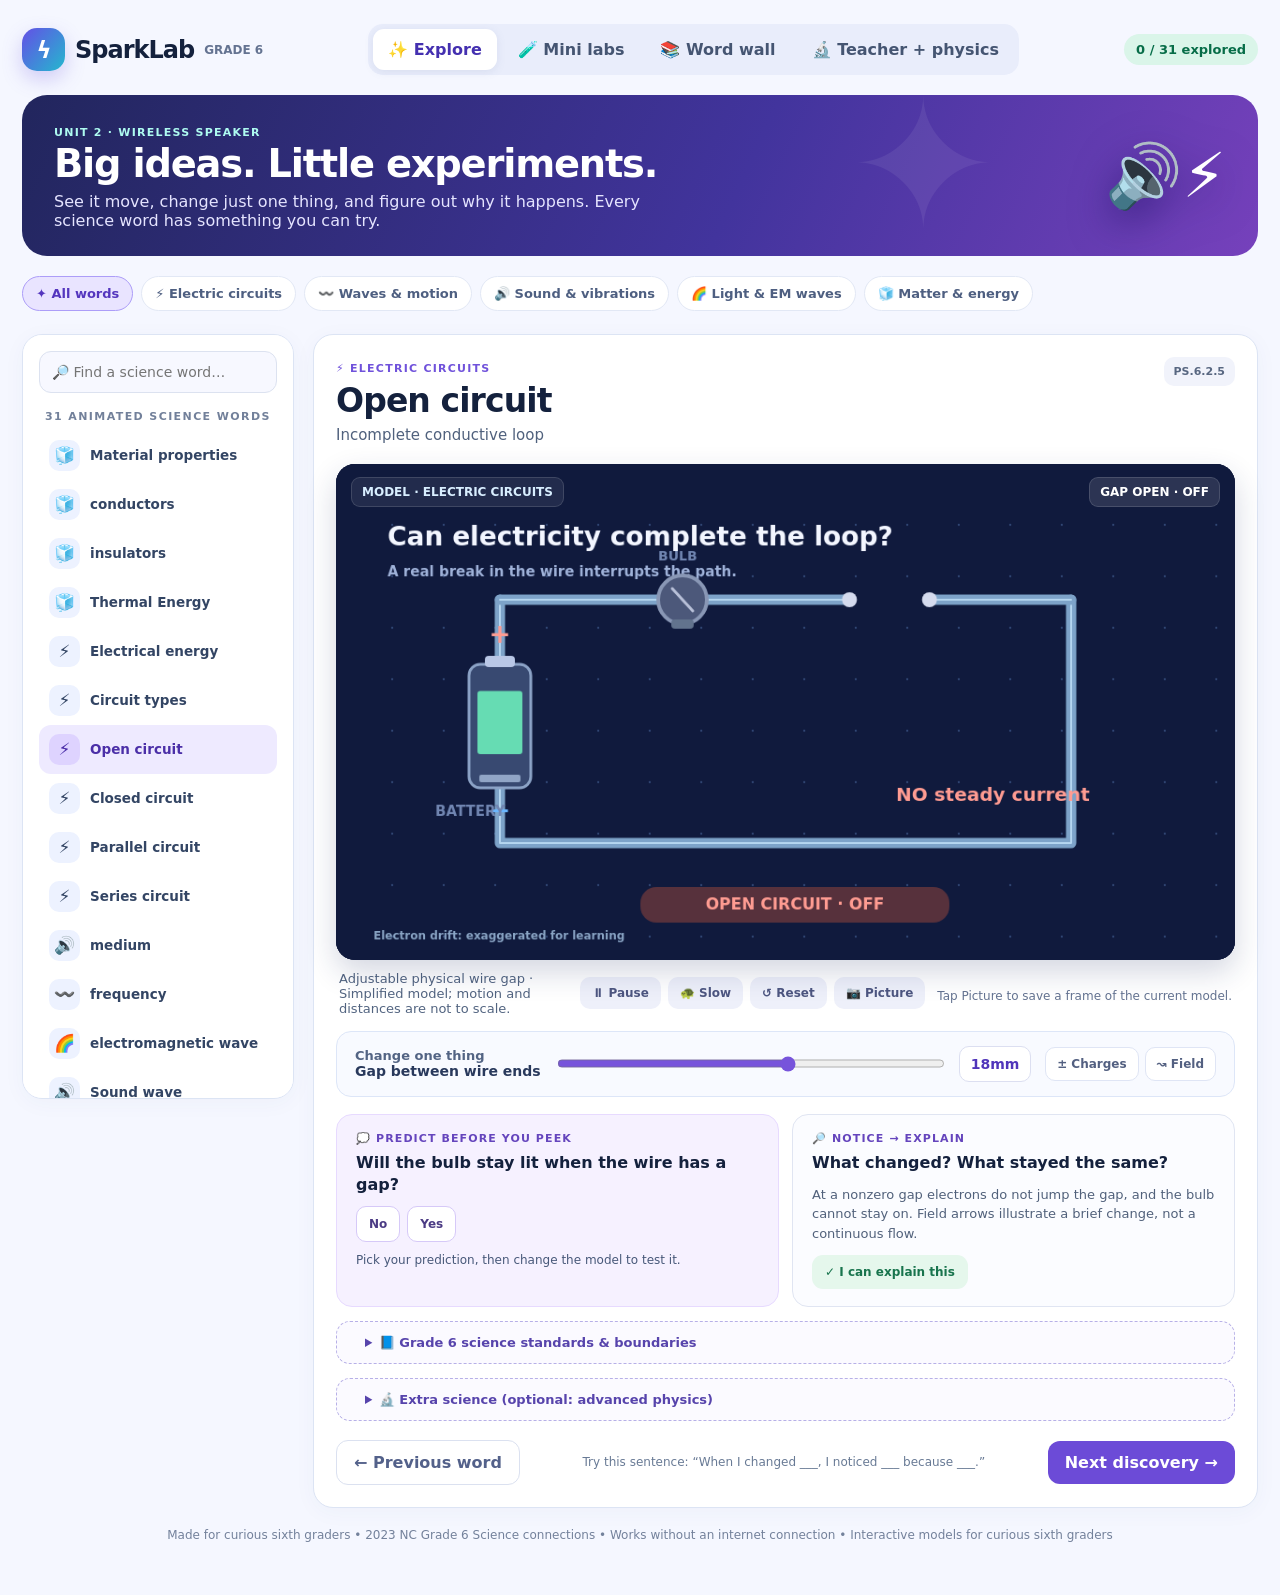
==== commit 8ad62a73: "Clarify and improve SparkLab science models" ====
--- a/index.html
+++ b/index.html
@@ -31,7 +31,7 @@
 .controls .controlName{font-size:16px}
 .rangeZone input{min-height:45px;touch-action:pan-x}
 .rangeZone .val{font-size:16px;min-width:82px}
-.controlRight button{min-height:44px;font-size:13px}
+.controlRight button,.controlOptions button{min-height:44px;font-size:13px}.controlOptions{display:flex;gap:7px;flex-wrap:wrap}.controlOptions button{border:1px solid #ccd5e9;background:#fff;color:#425476;border-radius:11px;padding:8px 12px;font-weight:750}.controlOptions button.active{background:#e9e4ff;border-color:#9d8af0;color:#4b32b3}
 .questionBox h3,.explainBox h3{font-size:17px}
 .choices button,.mastered{min-height:44px;font-size:14px}
 .nav button{min-height:44px}
@@ -42,54 +42,54 @@
 }
 @media(max-width:390px){.shell{padding:9px}.brand{font-size:20px}.nav{gap:3px;padding:3px}.nav button{padding:9px 6px;font-size:11px}.hero p{font-size:12px}}
 </style></head><body><div class="shell">
-<header class="topbar"><div class="brand"><span class="brandmark">ϟ</span> SparkLab <span style="font-size:12px;color:#647391;font-weight:700;letter-spacing:0">GRADE 6</span></div><div class="nav" aria-label="Main navigation"><button data-page="explore" class="active">✨ Explore</button><button data-page="labs">🧪 Mini labs</button><button data-page="wall">📚 Word wall</button><button data-page="teacher">🔬 Teacher + physics</button></div><div class="topright"><span class="progressdot" id="progressText">0 / 38 explored</span></div></header>
+<header class="topbar"><div class="brand"><span class="brandmark">ϟ</span> SparkLab <span style="font-size:12px;color:#647391;font-weight:700;letter-spacing:0">GRADE 6</span></div><div class="nav" aria-label="Main navigation"><button data-page="explore" class="active">✨ Explore</button><button data-page="labs">🧪 Mini labs</button><button data-page="wall">📚 Word wall</button><button data-page="teacher">🔬 Teacher + physics</button></div><div class="topright"><span class="progressdot" id="progressText">0 / '+WORDS.length+' explored</span></div></header>
 <section class="hero"><div><div class="hint" style="color:#aefbf0">UNIT 2 · WIRELESS SPEAKER</div><h1>Big ideas. Little experiments.</h1><p>See it move, change just one thing, and figure out why it happens. Every science word has something you can try.</p></div><div class="heroicon" aria-hidden="true">🔊⚡</div></section>
 <div id="labPills" class="labrow"></div>
-<div class="layout"><aside class="sidebar" id="sidebar"><input class="search" id="search" placeholder="🔎 Find a science word…" aria-label="Find a science word"><div class="sidelabel">38 animated science words</div><div id="wordList"></div></aside>
-<main class="view" id="main"><div class="mobileBrowse"><label class="srOnly" for="mobileTerms">Choose vocabulary word</label><select id="mobileTerms"></select></div><section id="explorePage"><div class="headingRow"><div><div class="hint" id="topic">🧪 Waves & motion</div><h2 id="termTitle">Frequency</h2></div><div class="standard" id="standard">PS.6.3.1</div></div><p class="definition" id="definition"></p><div class="canvasCard"><canvas id="scene" class="sceneCanvas" width="960" height="530" role="img" aria-label="Animated scientific model; explanatory caption and controls appear below"></canvas><canvas id="mobileScene" aria-label="Large mobile friendly interactive science model, described below" class="mobileScene" width="400" height="460" role="img"></canvas><div class="stageOverlay" id="sceneLabel">Interactive model</div><div class="stageStatus" id="stageStatus" aria-live="polite"></div></div><div class="underStage"><div class="stageCaption" id="stageCaption"></div><div class="stageButtons"><button class="tinyBtn" id="play" aria-pressed="false">⏸ Pause</button><button class="tinyBtn" id="slow" aria-pressed="false">🐢 Slow</button><button class="tinyBtn" id="reset">↺ Reset</button><button class="tinyBtn" id="downloadGif">📷 Picture</button></div><p id="shareNotes">Tap Picture to save the current model. The 38 animated GIFs are included separately in the full ZIP.</p></div><div class="controls"><div><div class="controlCaption">Change one thing</div><div class="controlName" id="controlLabel"></div></div><div class="rangeZone"><input type="range" id="range" min="0" max="100" step="1" value="45" aria-label="Change a model variable"><output class="val" id="valueDisplay">45%</output></div><div class="controlRight"><button id="chargeToggle" class="hidden" aria-pressed="false">± Charges</button><button id="fieldToggle" class="hidden" aria-pressed="false">↝ Field</button></div></div>
+<div class="layout"><aside class="sidebar" id="sidebar"><input class="search" id="search" placeholder="🔎 Find a science word…" aria-label="Find a science word"><div class="sidelabel">31 animated science words</div><div id="wordList"></div></aside>
+<main class="view" id="main"><div class="mobileBrowse"><label class="srOnly" for="mobileTerms">Choose vocabulary word</label><select id="mobileTerms"></select></div><section id="explorePage"><div class="headingRow"><div><div class="hint" id="topic">🧪 Waves & motion</div><h2 id="termTitle">Frequency</h2></div><div class="standard" id="standard">PS.6.3.1</div></div><p class="definition" id="definition"></p><div class="canvasCard"><canvas id="scene" class="sceneCanvas" width="960" height="530" role="img" aria-label="Animated scientific model; explanatory caption and controls appear below"></canvas><canvas id="mobileScene" aria-label="Large mobile friendly interactive science model, described below" class="mobileScene" width="400" height="460" role="img"></canvas><div class="stageOverlay" id="sceneLabel">Interactive model</div><div class="stageStatus" id="stageStatus" aria-live="polite"></div></div><div class="underStage"><div class="stageCaption" id="stageCaption"></div><div class="stageButtons"><button class="tinyBtn" id="play" aria-pressed="false">⏸ Pause</button><button class="tinyBtn" id="slow" aria-pressed="false">🐢 Slow</button><button class="tinyBtn" id="reset">↺ Reset</button><button class="tinyBtn" id="downloadGif">📷 Picture</button></div><p id="shareNotes">Tap Picture to save a frame of the current model.</p></div><div class="controls"><div><div class="controlCaption">Change one thing</div><div class="controlName" id="controlLabel"></div></div><div class="rangeZone"><input type="range" id="range" min="0" max="100" step="1" value="45" aria-label="Change a model variable"><output class="val" id="valueDisplay">45%</output></div><div class="controlOptions hidden" id="controlOptions" role="group" aria-label="Choose a model option"></div><div class="controlRight"><button id="playPitch" class="hidden">🔊 Hear the pitch</button><button id="chargeToggle" class="hidden" aria-pressed="false">± Charges</button><button id="fieldToggle" class="hidden" aria-pressed="false">↝ Field</button></div></div>
 <div class="mission"><section class="questionBox"><div class="boxEyebrow">💭 Predict before you peek</div><h3 id="question"></h3><div class="choices"><button id="choice0"></button><button id="choice1"></button></div><div class="feedback" id="feedback" aria-live="polite">Pick your prediction, then change the model to test it.</div></section><section class="explainBox"><div class="boxEyebrow">🔎 Notice → Explain</div><h3>What changed? What stayed the same?</h3><p id="explainText"></p><button class="mastered" id="mastered">✓ I can explain this</button></section></div>
 <details class="advPanel" id="scopeDetails"><summary>📘 Grade 6 science standards & boundaries</summary><p id="scopeText"></p></details><details class="advPanel" id="advDetails"><summary>🔬 Extra science (optional: advanced physics)</summary><p id="advancedText"></p><p><b>Science-model reminder:</b> animations are simplified and not to scale. Formulas and advanced explanations are not required for Grade 6.</p></details><div class="nextrow"><button id="prev">← Previous word</button><span class="note">Try this sentence: “When I changed ___, I noticed ___ because ___.”</span><button class="next" id="next">Next discovery →</button></div></section>
 <section id="labsPage" class="hidden"><div class="hint">TEST IT YOURSELF</div><h2>Choose a mini lab</h2><p class="definition">You don’t need to memorize a definition first. Make a prediction, move a slider, and see what the model does.</p><div class="gridCards" id="labsGrid"></div></section>
-<section id="wallPage" class="hidden"><div class="hint">YOUR SCIENCE DICTIONARY</div><h2>Word wall · 38 animations</h2><p class="definition">Tap a word to open its interactive model. A ✓ means you said you could explain it.</p><div id="wallGrid"></div></section>
-<section id="teacherPage" class="hidden"><div class="hint">EXTENSIONS & STANDARDS</div><h2>Teacher tools & advanced physics</h2><p class="definition">Sixth-grade content comes first. The deeper math and field models are optional and visibly separated.</p><div class="teacherCard"><h3>Choose the explanation layer</h3><p><b>Student-first:</b> short definitions, observable changes, reasoning prompts, and a speaker connection. <b>Advanced:</b> teacher notes introducing vector calculus, electromagnetic fields, and geometric interpretations without treating them as sixth-grade requirements.</p><div class="modegroup"><button id="modeStudent" class="active">Student-first</button><button id="modeAdvanced">Show advanced overlays</button></div></div><div class="teachGrid"><div class="teacherCard"><h3>How to use in class</h3><ol><li>Ask students to predict before manipulating the model.</li><li>Have them change just one variable.</li><li>Pause the animation so students can describe what did and did not change.</li><li>Connect the explanation to the wireless speaker.</li><li>Have students explain orally, in writing, or with a labeled drawing.</li></ol></div><div class="teacherCard"><h3>Scientific guardrails</h3><ul><li>Small beads stand for <em>exaggerated</em> drift, not physical electron speeds.</li><li>Electrons never leap across the open gap; the capacitor-like extension only shows transient field changes and charge redistribution.</li><li>Sound needs a medium, while electromagnetic waves can travel in vacuum.</li><li>Particles vibrate locally; they do not ride with a traveling wave.</li><li>Water surface motion can have both vertical and horizontal components.</li></ul></div><div class="teacherCard"><h3>NCDPI boundaries</h3><p>Thermal energy transfer topics PS.6.2.1–2.2 do not require thermal-energy calculations; PS.6.2.3 does not require specific insulation-value calculations. PS.6.3.1 does not require calculating wave speed, frequency, or wavelength.</p><p>Other scope suggestions in this app are <b>instructional choices</b>, not verbatim boundary statements.</p></div><div class="teacherCard"><h3>Accessibility & privacy</h3><p>Mobile and keyboard operation, text explanations, high-contrast diagrams, manual pause, and reduced-motion support. Progress is stored only in this browser via localStorage (where permitted). No login, server, analytics, or third-party resources.</p><button class="tinyBtn" id="clearProgress">Reset progress on this device</button><p style="font-size:11px">All diagrams are idealized educational models, not laboratory measurements.</p></div></div></section></main></div><footer class="footer">Made for curious sixth graders • 2023 NC Grade 6 Science connections • Works without an internet connection • GIFs bundled in the ZIP package</footer></div>
+<section id="wallPage" class="hidden"><div class="hint">YOUR SCIENCE DICTIONARY</div><h2>Word wall · 31 interactive models</h2><p class="definition">Tap a word to open its interactive model. A ✓ means you said you could explain it.</p><div id="wallGrid"></div></section>
+<section id="teacherPage" class="hidden"><div class="hint">EXTENSIONS & STANDARDS</div><h2>Teacher tools & advanced physics</h2><p class="definition">Sixth-grade content comes first. The deeper math and field models are optional and visibly separated.</p><div class="teacherCard"><h3>Choose the explanation layer</h3><p><b>Student-first:</b> short definitions, observable changes, reasoning prompts, and a speaker connection. <b>Advanced:</b> teacher notes introducing vector calculus, electromagnetic fields, and geometric interpretations without treating them as sixth-grade requirements.</p><div class="modegroup"><button id="modeStudent" class="active">Student-first</button><button id="modeAdvanced">Show advanced overlays</button></div></div><div class="teachGrid"><div class="teacherCard"><h3>How to use in class</h3><ol><li>Ask students to predict before manipulating the model.</li><li>Have them change just one variable.</li><li>Pause the animation so students can describe what did and did not change.</li><li>Connect the explanation to the wireless speaker.</li><li>Have students explain orally, in writing, or with a labeled drawing.</li></ol></div><div class="teacherCard"><h3>Scientific guardrails</h3><ul><li>Small beads stand for <em>exaggerated</em> drift, not physical electron speeds.</li><li>Electrons never leap across the open gap; the capacitor-like extension only shows transient field changes and charge redistribution.</li><li>Sound needs a medium, while electromagnetic waves can travel in vacuum.</li><li>Particles vibrate locally; they do not ride with a traveling wave.</li><li>Water surface motion can have both vertical and horizontal components.</li></ul></div><div class="teacherCard"><h3>NCDPI boundaries</h3><p>Thermal energy transfer topics PS.6.2.1–2.2 do not require thermal-energy calculations; PS.6.2.3 does not require specific insulation-value calculations. PS.6.3.1 does not require calculating wave speed, frequency, or wavelength.</p><p>Other scope suggestions in this app are <b>instructional choices</b>, not verbatim boundary statements.</p></div><div class="teacherCard"><h3>Accessibility & privacy</h3><p>Mobile and keyboard operation, text explanations, high-contrast diagrams, manual pause, and reduced-motion support. Progress is stored only in this browser via localStorage (where permitted). No login, server, analytics, or third-party resources.</p><button class="tinyBtn" id="clearProgress">Reset progress on this device</button><p style="font-size:11px">All diagrams are idealized educational models, not laboratory measurements.</p></div></div></section></main></div><footer class="footer">Made for curious sixth graders • 2023 NC Grade 6 Science connections • Works without an internet connection • Interactive models for curious sixth graders</footer></div>
 <div id="snapshotModal" hidden role="dialog" aria-modal="true" aria-label="Save a model image"><div class="snapshotCard"><strong>Save this science model</strong><p>On an iPhone, touch and hold the picture, then choose Save to Photos.</p><img id="snapshotImage" alt="Captured frame from the current science model"><button id="closeSnapshot">Close</button></div></div><script>
 'use strict';
-const WORDS=[{"term":"properties","standard_alignment":"PS.6.1.3","student_definition":"Characteristics used to identify and compare matter","animation_example":"Compare copper and rubber","id":0,"scene":"matter","group":"Matter & energy","label":"Choose material","min":0,"max":1,"default":0,"unit":"","question":"Which one is easier for electricity to travel through?","choices":["Copper","Rubber"],"correct":0,"why":"Copper is a conductor. Rubber is usually an insulator.","note":"Copper is a conductor. Rubber is usually an insulator.","lab":"matter","advanced":["Materials","Matter properties emerge from microscopic structure and interactions. Material choice affects electrical conductivity, heat transport, and optical response."],"scope":"No explicit calculation boundary listed for this standard; this activity uses a qualitative teaching model.","slug":"properties"},{"term":"conductors","standard_alignment":"PS.6.2.4","student_definition":"Materials that transfer thermal or electrical energy relatively easily","animation_example":"Copper wire","id":1,"scene":"conduct","group":"Matter & energy","label":"Material","min":0,"max":1,"default":0,"unit":"","question":"Which sample transfers energy more easily?","choices":["Copper","Rubber"],"correct":0,"why":"In this model copper transfers electrical energy more easily than rubber.","note":"In this model copper transfers electrical energy more easily than rubber.","lab":"matter","advanced":["Constitutive laws","In an ohmic material J=σE is an approximation; conductivity σ characterizes response. Microscopic transport and surface charges together determine macroscopic current."],"scope":"No explicit calculation boundary listed for this standard; this activity uses a qualitative teaching model.","slug":"conductors"},{"term":"insulators","standard_alignment":"PS.6.2.3; PS.6.2.4","student_definition":"Materials that slow energy transfer","animation_example":"Rubber coating","id":2,"scene":"insulate","group":"Matter & energy","label":"Insulation thickness","min":0,"max":100,"default":65,"unit":"%","question":"If insulation gets thicker, what usually happens to heat transfer?","choices":["It slows down","It speeds up"],"correct":0,"why":"Insulation slows thermal energy transfer; it does not make transfer impossible.","note":"Insulation slows thermal energy transfer; it does not make transfer impossible.","lab":"matter","advanced":["Thermal transport","Fourier’s law q = −k∇T describes conductive heat flow in a continuum approximation; thicker insulation generally raises thermal resistance."],"scope":"NCDPI explicit boundary: specific insulation-value calculations are not required.","slug":"insulators"},{"term":"Thermal Energy","standard_alignment":"PS.6.1.2; PS.6.2.1","student_definition":"Energy associated with particle motion and interactions","animation_example":"Warm speaker casing","id":3,"scene":"thermal","group":"Matter & energy","label":"Temperature change","min":0,"max":100,"default":45,"unit":"%","question":"When particles move faster, what usually increases?","choices":["Thermal energy","Mass"],"correct":0,"why":"In this simplified same-sample model, faster particle motion goes with higher thermal energy.","note":"In this simplified same-sample model, faster particle motion goes with higher thermal energy.","lab":"matter","advanced":["Statistical physics","Thermal energy includes microscopic kinetic and potential contributions. Temperature relates to thermodynamic state; merely counting particle speed is an intentionally simplified illustration."],"scope":"NCDPI explicit boundary: thermal-energy calculations are not required.","slug":"thermal-energy"},{"term":"Electrical energy","standard_alignment":"PS.6.2.5","student_definition":"Energy transferred through an electric circuit","animation_example":"Battery powering speaker","id":4,"scene":"electrical","group":"Electric circuits","label":"Power","min":0,"max":100,"default":65,"unit":"%","question":"Does the battery supply new electrons to the wire?","choices":["No, it transfers energy","Yes, it makes electrons"],"correct":0,"why":"Charges already exist in the conducting circuit; a battery maintains the conditions for energy transfer.","note":"Charges already exist in the conducting circuit; a battery maintains the conditions for energy transfer.","lab":"circuit","advanced":["Energy conservation","Power transport involves electromagnetic fields around conductors; the Poynting vector S=(E×B)/μ₀ describes local energy flux."],"scope":"No explicit calculation boundary listed for this standard; this activity uses a qualitative teaching model.","slug":"electrical-energy"},{"term":"Circuit types","standard_alignment":"PS.6.2.5","student_definition":"Open, closed, series and parallel circuits","animation_example":"Speaker power circuit","id":5,"scene":"circuit","group":"Electric circuits","label":"Circuit arrangement","min":0,"max":3,"default":0,"unit":"","question":"Which circuit still has a working path when one branch breaks?","choices":["Parallel","Series"],"correct":0,"why":"A parallel circuit has more than one conducting branch.","note":"A parallel circuit has more than one conducting branch.","lab":"circuit","advanced":["Continuity and field","Charge conservation: ∂ρ/∂t + ∇·J = 0. Maxwell–Ampère: ∇×B = μ₀J + μ₀ε₀∂E/∂t. At an open DC gap, conduction current is zero; a short switching transient can redistribute surface charge and change the gap electric field. No electron beam crosses the gap in this model."],"scope":"No explicit calculation boundary listed for this standard; this activity uses a qualitative teaching model.","slug":"circuit-types"},{"term":"Open circuit","standard_alignment":"PS.6.2.5","student_definition":"Incomplete conductive loop","animation_example":"Adjustable physical wire gap","id":6,"scene":"circuit","group":"Electric circuits","label":"Gap between wire ends","min":0,"max":30,"default":18,"unit":"mm","question":"Will the bulb stay lit when the wire has a gap?","choices":["No","Yes"],"correct":0,"why":"A gap interrupts the DC conduction path. A brief redistribution may occur, but not a steady current.","note":"At a nonzero gap electrons do not jump the gap, and the bulb cannot stay on. Field arrows illustrate a brief change, not a continuous flow.","lab":"circuit","advanced":["Continuity and field","Charge conservation: ∂ρ/∂t + ∇·J = 0. Maxwell–Ampère: ∇×B = μ₀J + μ₀ε₀∂E/∂t. At an open DC gap, conduction current is zero; a short switching transient can redistribute surface charge and change the gap electric field. No electron beam crosses the gap in this model."],"scope":"No explicit calculation boundary listed for this standard; this activity uses a qualitative teaching model.","slug":"open-circuit"},{"term":"Closed circuit","standard_alignment":"PS.6.2.5","student_definition":"Complete conductive loop","animation_example":"Connected wire powers bulb","id":7,"scene":"circuit","group":"Electric circuits","label":"Gap between wire ends","min":0,"max":30,"default":0,"unit":"mm","question":"What happens when the gap reaches 0?","choices":["The bulb turns on","The battery disappears"],"correct":0,"why":"The complete conducting loop can carry a steady current.","note":"Electrons already in a metal wire drift slowly; the animation makes motion visible but is not to physical speed.","lab":"circuit","advanced":["Continuity and field","Charge conservation: ∂ρ/∂t + ∇·J = 0. Maxwell–Ampère: ∇×B = μ₀J + μ₀ε₀∂E/∂t. At an open DC gap, conduction current is zero; a short switching transient can redistribute surface charge and change the gap electric field. No electron beam crosses the gap in this model."],"scope":"No explicit calculation boundary listed for this standard; this activity uses a qualitative teaching model.","slug":"closed-circuit"},{"term":"Parallel circuit","standard_alignment":"PS.6.2.5","student_definition":"Circuit with multiple branches","animation_example":"Independent lamps","id":8,"scene":"parallel","group":"Electric circuits","label":"Branch B disconnected?","min":0,"max":1,"default":0,"unit":"","question":"If branch B opens, can branch A remain lit?","choices":["Yes","No"],"correct":0,"why":"Each intact parallel branch has its own path between shared junctions.","note":"Each intact parallel branch has its own path between shared junctions.","lab":"circuit","advanced":["Network topology","Parallel branches connect the same two nodes. The total current splits among conducting branches. Opening a single branch need not interrupt others."],"scope":"No explicit calculation boundary listed for this standard; this activity uses a qualitative teaching model.","slug":"parallel-circuit"},{"term":"Series circuit","standard_alignment":"PS.6.2.5","student_definition":"Circuit with one path","animation_example":"Two lamps in one loop","id":9,"scene":"series","group":"Electric circuits","label":"One bulb disconnected?","min":0,"max":1,"default":0,"unit":"","question":"If one part of a series loop breaks, what happens?","choices":["Both bulbs go off","The other bulb stays on"],"correct":0,"why":"There is only one complete path in this idealized series model.","note":"There is only one complete path in this idealized series model.","lab":"circuit","advanced":["Network topology","One series branch means every load shares a path. Kirchhoff loop and junction laws follow from approximations to Maxwell’s equations under quasistatic assumptions."],"scope":"No explicit calculation boundary listed for this standard; this activity uses a qualitative teaching model.","slug":"series-circuit"},{"term":"medium","standard_alignment":"PS.6.3.3","student_definition":"Matter through which a mechanical wave propagates","animation_example":"Air carrying sound","id":10,"scene":"medium","group":"Sound & vibrations","label":"Air, water or vacuum","min":0,"max":2,"default":0,"unit":"","question":"Can sound travel through an empty vacuum?","choices":["No","Yes"],"correct":0,"why":"Sound is a mechanical wave; it requires matter to pass through.","note":"Sound needs matter; EM waves such as radio do not.","lab":"sound","advanced":["Acoustics","Sound speed depends on material properties. No ordinary mechanical acoustic mode propagates in a vacuum."],"scope":"Instructional scope (not a verbatim NCDPI boundary): focus on sound and vibrations, not ear anatomy.","slug":"medium"},{"term":"frequency","standard_alignment":"PS.6.3.1; PS.6.3.3","student_definition":"Cycles per second","animation_example":"High versus low pitch","id":11,"scene":"wave","group":"Waves & motion","label":"Frequency","min":1,"max":7,"default":3,"unit":"model","question":"A higher frequency means which change?","choices":["More cycles each second","Bigger peaks"],"correct":0,"why":"Frequency counts cycles per second, not wave height.","note":"Frequency = number of cycles each second. Higher frequency does not automatically mean a taller wave.","lab":"wave","advanced":["Wave geometry","A model scalar displacement satisfies ∂²u/∂t² = v²∇²u. Phase surfaces and propagation direction are distinct from material-particle displacement. In curved geometry, propagation is described with a wave operator □g acting on the field."],"scope":"NCDPI explicit boundary: calculations of wave speed, frequency and wavelength are not required.","slug":"frequency"},{"term":"electromagnetic wave","standard_alignment":"PS.6.3.2","student_definition":"Wave able to travel through vacuum","animation_example":"Bluetooth radio signal","id":12,"scene":"em","group":"Light & EM waves","label":"Signal frequency","min":1,"max":7,"default":3,"unit":"model","question":"Can radio signals travel through empty space?","choices":["Yes","No"],"correct":0,"why":"Electromagnetic waves do not need a material medium.","note":"Electromagnetic waves do not need a material medium.","lab":"light","advanced":["Differential forms","Electromagnetic field 2-form F=dA obeys dF=0 and d★F=μ₀J. The Hodge-star ★ depends on the spacetime metric. Vacuum waves can propagate without a material medium, unlike mechanical waves."],"scope":"Instructional scope (not a verbatim NCDPI boundary): focus on electromagnetic waves and light, not eye anatomy.","slug":"electromagnetic-wave"},{"term":"Sound wave","standard_alignment":"PS.6.3.3","student_definition":"Mechanical disturbance created by vibration","animation_example":"Speaker diaphragm","id":13,"scene":"sound","group":"Sound & vibrations","label":"Sound amplitude","min":10,"max":100,"default":55,"unit":"%","question":"What must move to begin a sound wave?","choices":["A vibrating source","An empty vacuum"],"correct":0,"why":"A vibrating speaker surface disturbs nearby air, producing a sound wave.","note":"A vibrating speaker surface disturbs nearby air, producing a sound wave.","lab":"sound","advanced":["Acoustic field","Small-amplitude pressure fluctuations approximately satisfy ∂²p/∂t² = c²∇²p. Pressure and velocity fields have phase relationships. Pitch depends mainly on frequency; loudness perception is more complicated than amplitude alone."],"scope":"Instructional scope (not a verbatim NCDPI boundary): focus on sound and vibrations, not ear anatomy.","slug":"sound-wave"},{"term":"Battery/cell","standard_alignment":"PS.6.2.5","student_definition":"Electrochemical energy source","animation_example":"Rechargeable speaker battery","id":14,"scene":"battery","group":"Electric circuits","label":"Battery energy left","min":0,"max":100,"default":80,"unit":"%","question":"What energy change happens in a working battery?","choices":["Chemical to electrical","Sound to nuclear"],"correct":0,"why":"A battery converts stored chemical energy to energy transferred electrically.","note":"A battery converts stored chemical energy to energy transferred electrically.","lab":"circuit","advanced":["Electrochemistry","Cell electrochemical potential maintains an electromotive force through redox chemistry. Charge is conserved: the cell supplies energy, not an infinite store of electrons."],"scope":"No explicit calculation boundary listed for this standard; this activity uses a qualitative teaching model.","slug":"battery-cell"},{"term":"transverse","standard_alignment":"PS.6.3.1","student_definition":"Disturbance perpendicular to travel","animation_example":"Moving rope","id":15,"scene":"wave","group":"Waves & motion","label":"Wave height","min":10,"max":100,"default":55,"unit":"%","question":"How does the rope move compared with the wave travel?","choices":["Up and down","With the wave to the right"],"correct":0,"why":"The rope moves perpendicular to the direction the wave propagates.","note":"The rope moves perpendicular to the direction the wave propagates.","lab":"wave","advanced":["Wave geometry","A model scalar displacement satisfies ∂²u/∂t² = v²∇²u. Phase surfaces and propagation direction are distinct from material-particle displacement. In curved geometry, propagation is described with a wave operator □g acting on the field."],"scope":"NCDPI explicit boundary: calculations of wave speed, frequency and wavelength are not required.","slug":"transverse"},{"term":"longitudinal","standard_alignment":"PS.6.3.1","student_definition":"Disturbance parallel to travel","animation_example":"Air compression wave","id":16,"scene":"longitudinal","group":"Waves & motion","label":"Compression strength","min":10,"max":100,"default":55,"unit":"%","question":"How does the material move in a longitudinal wave?","choices":["Back and forth","Only up and down"],"correct":0,"why":"Local motion is parallel to the direction the wave travels.","note":"Local motion is parallel to the direction the wave travels.","lab":"wave","advanced":["Continuum mechanics","Compressional waves carry perturbations of pressure and density. Linear acoustics relates them through conservation of mass and momentum. The medium oscillates around equilibrium; its particles do not travel along with the wavefront."],"scope":"NCDPI explicit boundary: calculations of wave speed, frequency and wavelength are not required.","slug":"longitudinal"},{"term":"amplitude","standard_alignment":"PS.6.3.1","student_definition":"Maximum disturbance from equilibrium","animation_example":"Louder sound","id":17,"scene":"wave","group":"Waves & motion","label":"Amplitude","min":10,"max":100,"default":55,"unit":"%","question":"Which slider would change peak height?","choices":["Amplitude","Wavelength"],"correct":0,"why":"Amplitude measures maximum displacement from the middle.","note":"Amplitude measures maximum displacement from the middle.","lab":"wave","advanced":["Wave geometry","A model scalar displacement satisfies ∂²u/∂t² = v²∇²u. Phase surfaces and propagation direction are distinct from material-particle displacement. In curved geometry, propagation is described with a wave operator □g acting on the field."],"scope":"NCDPI explicit boundary: calculations of wave speed, frequency and wavelength are not required.","slug":"amplitude"},{"term":"wavelength","standard_alignment":"PS.6.3.1","student_definition":"Spacing between equivalent wave points","animation_example":"Crest-to-crest","id":18,"scene":"wave","group":"Waves & motion","label":"Wavelength","min":1,"max":7,"default":4,"unit":"model","question":"Wavelength is the distance between which points?","choices":["Two nearby crests","Any two points"],"correct":0,"why":"Compare corresponding points on neighboring cycles, such as crest to crest.","note":"Crest-to-crest spacing, not the full height of the wave.","lab":"wave","advanced":["Wave geometry","A model scalar displacement satisfies ∂²u/∂t² = v²∇²u. Phase surfaces and propagation direction are distinct from material-particle displacement. In curved geometry, propagation is described with a wave operator □g acting on the field."],"scope":"NCDPI explicit boundary: calculations of wave speed, frequency and wavelength are not required.","slug":"wavelength"},{"term":"trough","standard_alignment":"PS.6.3.1","student_definition":"Low point of transverse displacement","animation_example":"Rope wave trough","id":19,"scene":"wave","group":"Waves & motion","label":"Wave height","min":10,"max":100,"default":60,"unit":"%","question":"Which part is the trough?","choices":["Lowest point","Highest point"],"correct":0,"why":"The trough is the lowest displacement relative to the rest position.","note":"The trough is the lowest displacement relative to the rest position.","lab":"wave","advanced":["Wave geometry","A model scalar displacement satisfies ∂²u/∂t² = v²∇²u. Phase surfaces and propagation direction are distinct from material-particle displacement. In curved geometry, propagation is described with a wave operator □g acting on the field."],"scope":"NCDPI explicit boundary: calculations of wave speed, frequency and wavelength are not required.","slug":"trough"},{"term":"crest","standard_alignment":"PS.6.3.1","student_definition":"High point of transverse displacement","animation_example":"Rope wave crest","id":20,"scene":"wave","group":"Waves & motion","label":"Wave height","min":10,"max":100,"default":60,"unit":"%","question":"Which part is the crest?","choices":["Highest point","Lowest point"],"correct":0,"why":"The crest is the highest displacement relative to the rest position.","note":"The crest is the highest displacement relative to the rest position.","lab":"wave","advanced":["Wave geometry","A model scalar displacement satisfies ∂²u/∂t² = v²∇²u. Phase surfaces and propagation direction are distinct from material-particle displacement. In curved geometry, propagation is described with a wave operator □g acting on the field."],"scope":"NCDPI explicit boundary: calculations of wave speed, frequency and wavelength are not required.","slug":"crest"},{"term":"compression","standard_alignment":"PS.6.3.1","student_definition":"Crowded region in longitudinal wave","animation_example":"High-pressure air region","id":21,"scene":"longitudinal","group":"Waves & motion","label":"Compression strength","min":10,"max":100,"default":72,"unit":"%","question":"What do particles look like at a compression?","choices":["Closer together","Farther apart"],"correct":0,"why":"A compression is a crowded region within a longitudinal wave.","note":"A compression is a crowded region within a longitudinal wave.","lab":"wave","advanced":["Continuum mechanics","Compressional waves carry perturbations of pressure and density. Linear acoustics relates them through conservation of mass and momentum. The medium oscillates around equilibrium; its particles do not travel along with the wavefront."],"scope":"NCDPI explicit boundary: calculations of wave speed, frequency and wavelength are not required.","slug":"compression"},{"term":"rarefaction","standard_alignment":"PS.6.3.1","student_definition":"Spread-out region in longitudinal wave","animation_example":"Low-pressure air region","id":22,"scene":"longitudinal","group":"Waves & motion","label":"Compression strength","min":10,"max":100,"default":72,"unit":"%","question":"What do particles look like at a rarefaction?","choices":["Spread farther apart","Permanently motionless"],"correct":0,"why":"A rarefaction is a low-density, spread-out region.","note":"A rarefaction is a low-density, spread-out region.","lab":"wave","advanced":["Continuum mechanics","Compressional waves carry perturbations of pressure and density. Linear acoustics relates them through conservation of mass and momentum. The medium oscillates around equilibrium; its particles do not travel along with the wavefront."],"scope":"NCDPI explicit boundary: calculations of wave speed, frequency and wavelength are not required.","slug":"rarefaction"},{"term":"Electromagnetic Spectrum","standard_alignment":"PS.6.3.2","student_definition":"Range of electromagnetic waves","animation_example":"Radio through gamma","id":23,"scene":"spectrum","group":"Light & EM waves","label":"Selected wave family","min":0,"max":6,"default":2,"unit":"","question":"Which is part of the electromagnetic spectrum?","choices":["Radio waves","Sound waves"],"correct":0,"why":"Radio waves, visible light, X-rays, and more are all electromagnetic waves.","note":"Radio, microwave, infrared, visible, ultraviolet, X-ray and gamma are all EM waves.","lab":"light","advanced":["Electromagnetic radiation","All regions of the EM spectrum describe the same electromagnetic field at different frequencies or wavelengths. In vacuum c=λf. Frequency and wavelength calculations are an extension beyond PS.6.3.1."],"scope":"Instructional scope (not a verbatim NCDPI boundary): focus on electromagnetic waves and light, not eye anatomy.","slug":"electromagnetic-spectrum"},{"term":"Visible light","standard_alignment":"PS.6.3.2","student_definition":"Electromagnetic waves humans can see","animation_example":"Colored LED","id":24,"scene":"light","group":"Light & EM waves","label":"Light color","min":0,"max":6,"default":2,"unit":"","question":"Why can you see light from a glowing LED?","choices":["Visible light reaches your eyes","Sound enters your eyes"],"correct":0,"why":"Visible light is the portion of EM radiation that human eyes detect.","note":"Visible light is the portion of EM radiation that human eyes detect.","lab":"light","advanced":["Optics & geometry","In geometric optics, wavefront normals trace rays. In general relativity idealized light rays follow null geodesics. Light intensity, phase, and wavelength should not be confused."],"scope":"Instructional scope (not a verbatim NCDPI boundary): focus on electromagnetic waves and light, not eye anatomy.","slug":"visible-light"},{"term":"refraction","standard_alignment":"PS.6.3.2 supporting examples","student_definition":"Wave changes direction across media","animation_example":"Straw in water","id":25,"scene":"refraction","group":"Light & EM waves","label":"Change in medium","min":0,"max":100,"default":58,"unit":"%","question":"What can happen to light crossing into another medium?","choices":["It can bend","It becomes a sound wave"],"correct":0,"why":"A change of speed across a boundary can change a ray’s direction.","note":"Light can change speed and direction at a new medium; it is still light.","lab":"light","advanced":["Refraction","Tangential wave-vector continuity at a flat interface yields Snell’s law n₁ sin θ₁ = n₂ sin θ₂. In varying media the ray path bends continuously."],"scope":"Instructional scope (not a verbatim NCDPI boundary): focus on electromagnetic waves and light, not eye anatomy.","slug":"refraction"},{"term":"absorption","standard_alignment":"PS.6.3.4","student_definition":"Material takes in wave energy","animation_example":"Dark material absorbs light","id":26,"scene":"absorb","group":"Light & EM waves","label":"Material absorption","min":0,"max":100,"default":70,"unit":"%","question":"Where does absorbed light energy go?","choices":["Into the material","Out of existence"],"correct":0,"why":"Absorbed energy transfers to the material, often increasing internal energy.","note":"Energy transfers into the material; it does not vanish.","lab":"light","advanced":["Energy transport","Poynting’s theorem: ∂u/∂t + ∇·S = −J·E. Absorption transfers field energy to matter; energy is conserved."],"scope":"No explicit calculation boundary listed for this standard; this activity uses a qualitative teaching model.","slug":"absorption"},{"term":"vibration","standard_alignment":"PS.6.3.3","student_definition":"Repeated motion about equilibrium","animation_example":"Speaker cone","id":27,"scene":"vibration","group":"Sound & vibrations","label":"Vibration rate","min":1,"max":7,"default":3,"unit":"model","question":"What motion makes the speaker produce sound?","choices":["Back and forth","Only one push"],"correct":0,"why":"A repeating back-and-forth motion disturbs the nearby air.","note":"A repeating back-and-forth motion disturbs the nearby air.","lab":"sound","advanced":["Oscillators","Near equilibrium the motion can be approximated by mẍ + bẋ + kx = F(t); amplitude and frequency can be varied separately."],"scope":"Instructional scope (not a verbatim NCDPI boundary): focus on sound and vibrations, not ear anatomy.","slug":"vibration"},{"term":"Pitch","standard_alignment":"PS.6.3.3","student_definition":"Perceived highness or lowness of sound","animation_example":"High note","id":28,"scene":"sound","group":"Sound & vibrations","label":"Sound frequency","min":1,"max":7,"default":3,"unit":"model","question":"Which sound generally has the higher pitch?","choices":["Higher frequency","Larger amplitude"],"correct":0,"why":"Higher sound frequency generally gives higher perceived pitch.","note":"Higher sound frequency generally corresponds to higher pitch. Amplitude is more closely related to loudness.","lab":"sound","advanced":["Acoustic field","Small-amplitude pressure fluctuations approximately satisfy ∂²p/∂t² = c²∇²p. Pressure and velocity fields have phase relationships. Pitch depends mainly on frequency; loudness perception is more complicated than amplitude alone."],"scope":"Instructional scope (not a verbatim NCDPI boundary): focus on sound and vibrations, not ear anatomy.","slug":"pitch"},{"term":"Transmitted","standard_alignment":"PS.6.3.4","student_definition":"Wave passes through material","animation_example":"Light through glass","id":29,"scene":"transmit","group":"Light & EM waves","label":"Transparency","min":0,"max":100,"default":75,"unit":"%","question":"When light passes through a material, it is…","choices":["Transmitted","Reflected"],"correct":0,"why":"Transmitted light travels through the material.","note":"Transmitted light travels through the material.","lab":"light","advanced":["Boundary conditions","The transmitted fraction depends on interfaces, absorption, wavelength and material structure. Reflection + transmission + absorption sum to incoming energy in the simple balance."],"scope":"No explicit calculation boundary listed for this standard; this activity uses a qualitative teaching model.","slug":"transmitted"},{"term":"reflected","standard_alignment":"PS.6.3.4","student_definition":"Wave returns from surface","animation_example":"Echo or mirror","id":30,"scene":"reflect","group":"Light & EM waves","label":"Mirror angle","min":10,"max":75,"default":35,"unit":"°","question":"Which way does reflected light go?","choices":["Back into the original medium","Always straight through"],"correct":0,"why":"Reflection sends light back from a surface. Angle in equals angle out for a smooth mirror.","note":"Reflection sends light back from a surface. Angle in equals angle out for a smooth mirror.","lab":"light","advanced":["Boundary conditions","Matching electromagnetic boundary conditions gives reflected and transmitted fields. For an ideal planar reflector, the incident and reflected angles are equal."],"scope":"No explicit calculation boundary listed for this standard; this activity uses a qualitative teaching model.","slug":"reflected"},{"term":"Types of Waves","standard_alignment":"PS.6.3.1; PS.6.3.4","student_definition":"Examples and classifications of waves","animation_example":"Compare waves","id":31,"scene":"types","group":"Waves & motion","label":"Wave family","min":0,"max":5,"default":0,"unit":"","question":"Which type does not require matter?","choices":["Electromagnetic","Sound"],"correct":0,"why":"Electromagnetic waves can travel through empty space.","note":"Electromagnetic waves can travel through empty space.","lab":"wave","advanced":["Wave geometry","A model scalar displacement satisfies ∂²u/∂t² = v²∇²u. Phase surfaces and propagation direction are distinct from material-particle displacement. In curved geometry, propagation is described with a wave operator □g acting on the field."],"scope":"NCDPI explicit boundary: calculations of wave speed, frequency and wavelength are not required.","slug":"types-of-waves"},{"term":"Seismic wave","standard_alignment":"PS.6.3.1; PS.6.3.4","student_definition":"Wave traveling through Earth","animation_example":"Earthquake","id":32,"scene":"seismic","group":"Waves & motion","label":"Shake intensity","min":10,"max":100,"default":50,"unit":"%","question":"What starts seismic waves?","choices":["Energy released in Earth","A Bluetooth signal"],"correct":0,"why":"Earthquakes release energy that propagates as seismic waves through Earth.","note":"Earthquakes release energy that propagates as seismic waves through Earth.","lab":"wave","advanced":["Elastic geometry","Seismic disturbance obeys elastic wave equations with compressional P and shear S modes; speeds depend on density and elastic moduli."],"scope":"NCDPI explicit boundary: calculations of wave speed, frequency and wavelength are not required.","slug":"seismic-wave"},{"term":"Sound wave type","standard_alignment":"PS.6.3.3","student_definition":"Mechanical wave through matter","animation_example":"Voice","id":33,"scene":"sound","group":"Sound & vibrations","label":"Sound amplitude","min":10,"max":100,"default":55,"unit":"%","question":"What does sound need to travel?","choices":["A medium","Nothing at all"],"correct":0,"why":"Sound is a mechanical wave and needs matter such as air, liquid or solid.","note":"Sound is a mechanical wave and needs matter such as air, liquid or solid.","lab":"sound","advanced":["Acoustic field","Small-amplitude pressure fluctuations approximately satisfy ∂²p/∂t² = c²∇²p. Pressure and velocity fields have phase relationships. Pitch depends mainly on frequency; loudness perception is more complicated than amplitude alone."],"scope":"Instructional scope (not a verbatim NCDPI boundary): focus on sound and vibrations, not ear anatomy.","slug":"sound-wave-type"},{"term":"Transverse wave type","standard_alignment":"PS.6.3.1","student_definition":"Perpendicular disturbance","animation_example":"Rope","id":34,"scene":"wave","group":"Waves & motion","label":"Wave height","min":10,"max":100,"default":55,"unit":"%","question":"Which direction does the model rope move?","choices":["Perpendicular to travel","Parallel to travel"],"correct":0,"why":"In a transverse wave local displacement is perpendicular to propagation.","note":"In a transverse wave local displacement is perpendicular to propagation.","lab":"wave","advanced":["Wave geometry","A model scalar displacement satisfies ∂²u/∂t² = v²∇²u. Phase surfaces and propagation direction are distinct from material-particle displacement. In curved geometry, propagation is described with a wave operator □g acting on the field."],"scope":"NCDPI explicit boundary: calculations of wave speed, frequency and wavelength are not required.","slug":"transverse-wave-type"},{"term":"Longitudinal wave type","standard_alignment":"PS.6.3.1","student_definition":"Parallel disturbance","animation_example":"Slinky","id":35,"scene":"longitudinal","group":"Waves & motion","label":"Compression strength","min":10,"max":100,"default":55,"unit":"%","question":"Which motion is parallel to wave travel?","choices":["Longitudinal","Transverse"],"correct":0,"why":"A longitudinal wave compresses and spreads out the medium along its propagation direction.","note":"A longitudinal wave compresses and spreads out the medium along its propagation direction.","lab":"wave","advanced":["Continuum mechanics","Compressional waves carry perturbations of pressure and density. Linear acoustics relates them through conservation of mass and momentum. The medium oscillates around equilibrium; its particles do not travel along with the wavefront."],"scope":"NCDPI explicit boundary: calculations of wave speed, frequency and wavelength are not required.","slug":"longitudinal-wave-type"},{"term":"Surface wave","standard_alignment":"Extension / PS.6.3.1","student_definition":"Wave propagating along boundary","animation_example":"Water surface","id":36,"scene":"surface","group":"Waves & motion","label":"Wave height","min":10,"max":100,"default":55,"unit":"%","question":"How might a floating cork move on a water wave?","choices":["In a small loop","Ride to the far shore"],"correct":0,"why":"Water particles often move along approximate circular or elliptical paths as the wave travels.","note":"This is an extension: motion at water’s surface is not perfectly transverse.","lab":"wave","advanced":["Surface dispersion","Surface gravity-wave dispersion is approximately ω²=gk tanh(kh) for simple finite-depth water. Individual particles can trace orbital paths."],"scope":"NCDPI explicit boundary: calculations of wave speed, frequency and wavelength are not required.","slug":"surface-wave"},{"term":"Electromagnetic wave type","standard_alignment":"PS.6.3.2","student_definition":"Wave that needs no material medium","animation_example":"Radio or light","id":37,"scene":"em","group":"Light & EM waves","label":"Signal frequency","min":1,"max":7,"default":3,"unit":"model","question":"Does an EM wave need air to move through space?","choices":["No","Yes"],"correct":0,"why":"Radio and light waves propagate in vacuum without matter.","note":"Radio and light waves propagate in vacuum without matter.","lab":"light","advanced":["Differential forms","Electromagnetic field 2-form F=dA obeys dF=0 and d★F=μ₀J. The Hodge-star ★ depends on the spacetime metric. Vacuum waves can propagate without a material medium, unlike mechanical waves."],"scope":"Instructional scope (not a verbatim NCDPI boundary): focus on electromagnetic waves and light, not eye anatomy.","slug":"electromagnetic-wave-type"}];
+const WORDS=[{"term":"Material properties","standard_alignment":"PS.6.1.3","student_definition":"A material property is a feature we can observe or measure to describe and compare a material.","animation_example":"Select copper or rubber and watch how freely moving charges behave.","id":0,"scene":"matter","group":"Matter & energy","label":"Compare materials","min":0,"max":1,"default":0,"unit":"","question":"Which material lets charges move more freely?","choices":["Copper","Rubber"],"correct":0,"why":"Copper has mobile charges that can move through it; rubber holds its charges more tightly.","note":"A property is a material feature we can use to identify or compare it. In this model, copper conducts electricity and rubber insulates.","lab":"matter","advanced":["Materials","Matter properties emerge from microscopic structure and interactions. Material choice affects electrical conductivity, heat transport, and optical response."],"scope":"No explicit calculation boundary listed for this standard; this activity uses a qualitative teaching model.","slug":"material-properties","options":["Copper","Rubber"]},{"term":"conductors","standard_alignment":"PS.6.2.4","student_definition":"Materials that transfer thermal or electrical energy relatively easily","animation_example":"Copper wire","id":1,"scene":"conduct","group":"Matter & energy","label":"Choose a material","min":0,"max":1,"default":0,"unit":"","question":"Which sample transfers energy more easily?","choices":["Copper","Rubber"],"correct":0,"why":"In this model copper transfers electrical energy more easily than rubber.","note":"In this model copper transfers electrical energy more easily than rubber.","lab":"matter","advanced":["Constitutive laws","In an ohmic material J=σE is an approximation; conductivity σ characterizes response. Microscopic transport and surface charges together determine macroscopic current."],"scope":"No explicit calculation boundary listed for this standard; this activity uses a qualitative teaching model.","slug":"conductors","options":["Copper","Rubber"]},{"term":"insulators","standard_alignment":"PS.6.2.3; PS.6.2.4","student_definition":"Thermal insulators slow heat moving from a warmer place to a cooler place; they do not stop heat completely.","animation_example":"Choose thin, medium, or thick insulation and compare heat crossing.","id":2,"scene":"insulate","group":"Matter & energy","label":"Insulation thickness","min":0,"max":2,"default":1,"unit":"","question":"What happens to heat transfer when insulation gets thicker?","choices":["It slows down","It speeds up"],"correct":0,"why":"Thicker insulation slows heat transfer, but some heat can still pass through.","note":"Heat moves from the warmer side toward the cooler side. More insulation slows that transfer; it does not block it completely.","lab":"matter","advanced":["Thermal transport","Fourier’s law q = −k∇T describes conductive heat flow in a continuum approximation; thicker insulation generally raises thermal resistance."],"scope":"NCDPI explicit boundary: specific insulation-value calculations are not required.","slug":"insulators","options":["Thin","Medium","Thick"]},{"term":"Thermal Energy","standard_alignment":"PS.6.1.2; PS.6.2.1","student_definition":"Energy associated with particle motion and interactions","animation_example":"Warm speaker casing","id":3,"scene":"thermal","group":"Matter & energy","label":"Temperature change","min":0,"max":100,"default":45,"unit":"%","question":"When particles move faster, what usually increases?","choices":["Thermal energy","Mass"],"correct":0,"why":"In this simplified same-sample model, faster particle motion goes with higher thermal energy.","note":"In this simplified same-sample model, faster particle motion goes with higher thermal energy.","lab":"matter","advanced":["Statistical physics","Thermal energy includes microscopic kinetic and potential contributions. Temperature relates to thermodynamic state; merely counting particle speed is an intentionally simplified illustration."],"scope":"NCDPI explicit boundary: thermal-energy calculations are not required.","slug":"thermal-energy"},{"term":"Electrical energy","standard_alignment":"PS.6.2.5","student_definition":"Energy transferred through an electric circuit","animation_example":"Battery powering speaker","id":4,"scene":"electrical","group":"Electric circuits","label":"Power","min":0,"max":100,"default":65,"unit":"%","question":"Does the battery supply new electrons to the wire?","choices":["No, it transfers energy","Yes, it makes electrons"],"correct":0,"why":"Charges already exist in the conducting circuit; a battery maintains the conditions for energy transfer.","note":"Charges already exist in the conducting circuit; a battery maintains the conditions for energy transfer.","lab":"circuit","advanced":["Energy conservation","Power transport involves electromagnetic fields around conductors; the Poynting vector S=(E×B)/μ₀ describes local energy flux."],"scope":"No explicit calculation boundary listed for this standard; this activity uses a qualitative teaching model.","slug":"electrical-energy"},{"term":"Circuit types","standard_alignment":"PS.6.2.5","student_definition":"Choose an open or closed circuit and see whether the electric path is complete.","animation_example":"Switch between an open gap and a connected wire path.","id":5,"scene":"circuit","group":"Electric circuits","label":"Circuit path","min":0,"max":1,"default":0,"unit":"","question":"Which circuit has a complete path for current?","choices":["Closed circuit","Open circuit"],"correct":0,"why":"A closed circuit makes a complete path; an open circuit has a gap.","note":"Open means there is a gap, so the bulb is off. Closed means the path is complete, so the bulb can light.","lab":"circuit","advanced":["Continuity and field","Charge conservation: ∂ρ/∂t + ∇·J = 0. Maxwell–Ampère: ∇×B = μ₀J + μ₀ε₀∂E/∂t. At an open DC gap, conduction current is zero; a short switching transient can redistribute surface charge and change the gap electric field. No electron beam crosses the gap in this model."],"scope":"No explicit calculation boundary listed for this standard; this activity uses a qualitative teaching model.","slug":"circuit-types","options":["Open circuit","Closed circuit"]},{"term":"Open circuit","standard_alignment":"PS.6.2.5","student_definition":"Incomplete conductive loop","animation_example":"Adjustable physical wire gap","id":6,"scene":"circuit","group":"Electric circuits","label":"Gap between wire ends","min":0,"max":30,"default":18,"unit":"mm","question":"Will the bulb stay lit when the wire has a gap?","choices":["No","Yes"],"correct":0,"why":"A gap interrupts the DC conduction path. A brief redistribution may occur, but not a steady current.","note":"At a nonzero gap electrons do not jump the gap, and the bulb cannot stay on. Field arrows illustrate a brief change, not a continuous flow.","lab":"circuit","advanced":["Continuity and field","Charge conservation: ∂ρ/∂t + ∇·J = 0. Maxwell–Ampère: ∇×B = μ₀J + μ₀ε₀∂E/∂t. At an open DC gap, conduction current is zero; a short switching transient can redistribute surface charge and change the gap electric field. No electron beam crosses the gap in this model."],"scope":"No explicit calculation boundary listed for this standard; this activity uses a qualitative teaching model.","slug":"open-circuit"},{"term":"Closed circuit","standard_alignment":"PS.6.2.5","student_definition":"Complete conductive loop","animation_example":"Connected wire powers bulb","id":7,"scene":"circuit","group":"Electric circuits","label":"Gap between wire ends","min":0,"max":30,"default":0,"unit":"mm","question":"What happens when the gap reaches 0?","choices":["The bulb turns on","The battery disappears"],"correct":0,"why":"The complete conducting loop can carry a steady current.","note":"Electrons already in a metal wire drift slowly; the animation makes motion visible but is not to physical speed.","lab":"circuit","advanced":["Continuity and field","Charge conservation: ∂ρ/∂t + ∇·J = 0. Maxwell–Ampère: ∇×B = μ₀J + μ₀ε₀∂E/∂t. At an open DC gap, conduction current is zero; a short switching transient can redistribute surface charge and change the gap electric field. No electron beam crosses the gap in this model."],"scope":"No explicit calculation boundary listed for this standard; this activity uses a qualitative teaching model.","slug":"closed-circuit"},{"term":"Parallel circuit","standard_alignment":"PS.6.2.5","student_definition":"Circuit with multiple branches","animation_example":"Independent lamps","id":8,"scene":"parallel","group":"Electric circuits","label":"Branch B disconnected?","min":0,"max":1,"default":0,"unit":"","question":"If branch B opens, can branch A remain lit?","choices":["Yes","No"],"correct":0,"why":"Each intact parallel branch has its own path between shared junctions.","note":"Each intact parallel branch has its own path between shared junctions.","lab":"circuit","advanced":["Network topology","Parallel branches connect the same two nodes. The total current splits among conducting branches. Opening a single branch need not interrupt others."],"scope":"No explicit calculation boundary listed for this standard; this activity uses a qualitative teaching model.","slug":"parallel-circuit"},{"term":"Series circuit","standard_alignment":"PS.6.2.5","student_definition":"Circuit with one path","animation_example":"Two lamps in one loop","id":9,"scene":"series","group":"Electric circuits","label":"One bulb disconnected?","min":0,"max":1,"default":0,"unit":"","question":"If one part of a series loop breaks, what happens?","choices":["Both bulbs go off","The other bulb stays on"],"correct":0,"why":"There is only one complete path in this idealized series model.","note":"There is only one complete path in this idealized series model.","lab":"circuit","advanced":["Network topology","One series branch means every load shares a path. Kirchhoff loop and junction laws follow from approximations to Maxwell’s equations under quasistatic assumptions."],"scope":"No explicit calculation boundary listed for this standard; this activity uses a qualitative teaching model.","slug":"series-circuit"},{"term":"medium","standard_alignment":"PS.6.3.3","student_definition":"Matter through which a mechanical wave propagates","animation_example":"Air carrying sound","id":10,"scene":"medium","group":"Sound & vibrations","label":"Air, water or vacuum","min":0,"max":2,"default":0,"unit":"","question":"Can sound travel through an empty vacuum?","choices":["No","Yes"],"correct":0,"why":"Sound is a mechanical wave; it requires matter to pass through.","note":"Sound needs matter; EM waves such as radio do not.","lab":"sound","advanced":["Acoustics","Sound speed depends on material properties. No ordinary mechanical acoustic mode propagates in a vacuum."],"scope":"Instructional scope (not a verbatim NCDPI boundary): focus on sound and vibrations, not ear anatomy.","slug":"medium"},{"term":"frequency","standard_alignment":"PS.6.3.1; PS.6.3.3","student_definition":"Cycles per second","animation_example":"High versus low pitch","id":11,"scene":"wave","group":"Waves & motion","label":"Frequency","min":1,"max":7,"default":3,"unit":" Hz","question":"A higher frequency means which change?","choices":["More cycles each second","Bigger peaks"],"correct":0,"why":"Frequency counts cycles per second, not wave height.","note":"Frequency = number of cycles each second. Higher frequency does not automatically mean a taller wave.","lab":"wave","advanced":["Wave geometry","A model scalar displacement satisfies ∂²u/∂t² = v²∇²u. Phase surfaces and propagation direction are distinct from material-particle displacement. In curved geometry, propagation is described with a wave operator □g acting on the field."],"scope":"NCDPI explicit boundary: calculations of wave speed, frequency and wavelength are not required.","slug":"frequency"},{"term":"electromagnetic wave","standard_alignment":"PS.6.3.2","student_definition":"Wave able to travel through vacuum","animation_example":"Bluetooth radio signal","id":12,"scene":"em","group":"Light & EM waves","label":"Signal frequency","min":1,"max":7,"default":3,"unit":"model","question":"Can radio signals travel through empty space?","choices":["Yes","No"],"correct":0,"why":"Electromagnetic waves do not need a material medium.","note":"Electromagnetic waves do not need a material medium.","lab":"light","advanced":["Differential forms","Electromagnetic field 2-form F=dA obeys dF=0 and d★F=μ₀J. The Hodge-star ★ depends on the spacetime metric. Vacuum waves can propagate without a material medium, unlike mechanical waves."],"scope":"Instructional scope (not a verbatim NCDPI boundary): focus on electromagnetic waves and light, not eye anatomy.","slug":"electromagnetic-wave"},{"term":"Sound wave","standard_alignment":"PS.6.3.3","student_definition":"Mechanical disturbance created by vibration","animation_example":"Speaker diaphragm","id":13,"scene":"sound","group":"Sound & vibrations","label":"Sound amplitude","min":10,"max":100,"default":55,"unit":"%","question":"What must move to begin a sound wave?","choices":["A vibrating source","An empty vacuum"],"correct":0,"why":"A vibrating speaker surface disturbs nearby air, producing a sound wave.","note":"A vibrating speaker surface disturbs nearby air, producing a sound wave.","lab":"sound","advanced":["Acoustic field","Small-amplitude pressure fluctuations approximately satisfy ∂²p/∂t² = c²∇²p. Pressure and velocity fields have phase relationships. Pitch depends mainly on frequency; loudness perception is more complicated than amplitude alone."],"scope":"Instructional scope (not a verbatim NCDPI boundary): focus on sound and vibrations, not ear anatomy.","slug":"sound-wave"},{"term":"Battery/cell","standard_alignment":"PS.6.2.5","student_definition":"Electrochemical energy source","animation_example":"Rechargeable speaker battery","id":14,"scene":"battery","group":"Electric circuits","label":"Battery energy left","min":0,"max":100,"default":80,"unit":"%","question":"What energy change happens in a working battery?","choices":["Chemical to electrical","Sound to nuclear"],"correct":0,"why":"A battery converts stored chemical energy to energy transferred electrically.","note":"A battery converts stored chemical energy to energy transferred electrically.","lab":"circuit","advanced":["Electrochemistry","Cell electrochemical potential maintains an electromotive force through redox chemistry. Charge is conserved: the cell supplies energy, not an infinite store of electrons."],"scope":"No explicit calculation boundary listed for this standard; this activity uses a qualitative teaching model.","slug":"battery-cell"},{"term":"transverse","standard_alignment":"PS.6.3.1","student_definition":"Disturbance perpendicular to travel","animation_example":"Moving rope","id":15,"scene":"wave","group":"Waves & motion","label":"Wave height","min":10,"max":100,"default":55,"unit":"%","question":"How does the rope move compared with the wave travel?","choices":["Up and down","With the wave to the right"],"correct":0,"why":"The rope moves perpendicular to the direction the wave propagates.","note":"The rope moves perpendicular to the direction the wave propagates.","lab":"wave","advanced":["Wave geometry","A model scalar displacement satisfies ∂²u/∂t² = v²∇²u. Phase surfaces and propagation direction are distinct from material-particle displacement. In curved geometry, propagation is described with a wave operator □g acting on the field."],"scope":"NCDPI explicit boundary: calculations of wave speed, frequency and wavelength are not required.","slug":"transverse"},{"term":"longitudinal","standard_alignment":"PS.6.3.1","student_definition":"Disturbance parallel to travel","animation_example":"Air compression wave","id":16,"scene":"longitudinal","group":"Waves & motion","label":"Compression strength","min":10,"max":100,"default":55,"unit":"%","question":"How does the material move in a longitudinal wave?","choices":["Back and forth","Only up and down"],"correct":0,"why":"Local motion is parallel to the direction the wave travels.","note":"Local motion is parallel to the direction the wave travels.","lab":"wave","advanced":["Continuum mechanics","Compressional waves carry perturbations of pressure and density. Linear acoustics relates them through conservation of mass and momentum. The medium oscillates around equilibrium; its particles do not travel along with the wavefront."],"scope":"NCDPI explicit boundary: calculations of wave speed, frequency and wavelength are not required.","slug":"longitudinal"},{"term":"amplitude","standard_alignment":"PS.6.3.1","student_definition":"Maximum disturbance from equilibrium","animation_example":"Louder sound","id":17,"scene":"wave","group":"Waves & motion","label":"Amplitude","min":10,"max":100,"default":55,"unit":"%","question":"Which slider would change peak height?","choices":["Amplitude","Wavelength"],"correct":0,"why":"Amplitude measures maximum displacement from the middle.","note":"Amplitude measures maximum displacement from the middle.","lab":"wave","advanced":["Wave geometry","A model scalar displacement satisfies ∂²u/∂t² = v²∇²u. Phase surfaces and propagation direction are distinct from material-particle displacement. In curved geometry, propagation is described with a wave operator □g acting on the field."],"scope":"NCDPI explicit boundary: calculations of wave speed, frequency and wavelength are not required.","slug":"amplitude"},{"term":"wavelength","standard_alignment":"PS.6.3.1","student_definition":"Spacing between equivalent wave points","animation_example":"Crest-to-crest","id":18,"scene":"wave","group":"Waves & motion","label":"Wavelength","min":1,"max":7,"default":4,"unit":"model","question":"Wavelength is the distance between which points?","choices":["Two nearby crests","Any two points"],"correct":0,"why":"Compare corresponding points on neighboring cycles, such as crest to crest.","note":"Crest-to-crest spacing, not the full height of the wave.","lab":"wave","advanced":["Wave geometry","A model scalar displacement satisfies ∂²u/∂t² = v²∇²u. Phase surfaces and propagation direction are distinct from material-particle displacement. In curved geometry, propagation is described with a wave operator □g acting on the field."],"scope":"NCDPI explicit boundary: calculations of wave speed, frequency and wavelength are not required.","slug":"wavelength"},{"term":"trough","standard_alignment":"PS.6.3.1","student_definition":"Low point of transverse displacement","animation_example":"Rope wave trough","id":19,"scene":"wave","group":"Waves & motion","label":"Wave height","min":10,"max":100,"default":60,"unit":"%","question":"Which part is the trough?","choices":["Lowest point","Highest point"],"correct":0,"why":"The trough is the lowest displacement relative to the rest position.","note":"The trough is the lowest displacement relative to the rest position.","lab":"wave","advanced":["Wave geometry","A model scalar displacement satisfies ∂²u/∂t² = v²∇²u. Phase surfaces and propagation direction are distinct from material-particle displacement. In curved geometry, propagation is described with a wave operator □g acting on the field."],"scope":"NCDPI explicit boundary: calculations of wave speed, frequency and wavelength are not required.","slug":"trough"},{"term":"crest","standard_alignment":"PS.6.3.1","student_definition":"High point of transverse displacement","animation_example":"Rope wave crest","id":20,"scene":"wave","group":"Waves & motion","label":"Wave height","min":10,"max":100,"default":60,"unit":"%","question":"Which part is the crest?","choices":["Highest point","Lowest point"],"correct":0,"why":"The crest is the highest displacement relative to the rest position.","note":"The crest is the highest displacement relative to the rest position.","lab":"wave","advanced":["Wave geometry","A model scalar displacement satisfies ∂²u/∂t² = v²∇²u. Phase surfaces and propagation direction are distinct from material-particle displacement. In curved geometry, propagation is described with a wave operator □g acting on the field."],"scope":"NCDPI explicit boundary: calculations of wave speed, frequency and wavelength are not required.","slug":"crest"},{"term":"compression","standard_alignment":"PS.6.3.1","student_definition":"Crowded region in longitudinal wave","animation_example":"High-pressure air region","id":21,"scene":"longitudinal","group":"Waves & motion","label":"Compression strength","min":10,"max":100,"default":72,"unit":"%","question":"What do particles look like at a compression?","choices":["Closer together","Farther apart"],"correct":0,"why":"A compression is a crowded region within a longitudinal wave.","note":"A compression is a crowded region within a longitudinal wave.","lab":"wave","advanced":["Continuum mechanics","Compressional waves carry perturbations of pressure and density. Linear acoustics relates them through conservation of mass and momentum. The medium oscillates around equilibrium; its particles do not travel along with the wavefront."],"scope":"NCDPI explicit boundary: calculations of wave speed, frequency and wavelength are not required.","slug":"compression"},{"term":"rarefaction","standard_alignment":"PS.6.3.1","student_definition":"Spread-out region in longitudinal wave","animation_example":"Low-pressure air region","id":22,"scene":"longitudinal","group":"Waves & motion","label":"Compression strength","min":10,"max":100,"default":72,"unit":"%","question":"What do particles look like at a rarefaction?","choices":["Spread farther apart","Permanently motionless"],"correct":0,"why":"A rarefaction is a low-density, spread-out region.","note":"A rarefaction is a low-density, spread-out region.","lab":"wave","advanced":["Continuum mechanics","Compressional waves carry perturbations of pressure and density. Linear acoustics relates them through conservation of mass and momentum. The medium oscillates around equilibrium; its particles do not travel along with the wavefront."],"scope":"NCDPI explicit boundary: calculations of wave speed, frequency and wavelength are not required.","slug":"rarefaction"},{"term":"Electromagnetic Spectrum","standard_alignment":"PS.6.3.2","student_definition":"Range of electromagnetic waves","animation_example":"Radio through gamma","id":23,"scene":"spectrum","group":"Light & EM waves","label":"Spectrum region","min":0,"max":6,"default":2,"unit":"","question":"Which is part of the electromagnetic spectrum?","choices":["Radio waves","Sound waves"],"correct":0,"why":"Radio waves, visible light, X-rays, and more are all electromagnetic waves.","note":"Radio, microwave, infrared, visible, ultraviolet, X-ray and gamma are all EM waves.","lab":"light","advanced":["Electromagnetic radiation","All regions of the EM spectrum describe the same electromagnetic field at different frequencies or wavelengths. In vacuum c=λf. Frequency and wavelength calculations are an extension beyond PS.6.3.1."],"scope":"Instructional scope (not a verbatim NCDPI boundary): focus on electromagnetic waves and light, not eye anatomy.","slug":"electromagnetic-spectrum","options":["Radio","Microwave","Infrared","Visible","Ultraviolet","X-ray","Gamma"]},{"term":"Visible light","standard_alignment":"PS.6.3.2","student_definition":"Electromagnetic waves humans can see","animation_example":"Colored LED","id":24,"scene":"light","group":"Light & EM waves","label":"Color","min":0,"max":6,"default":2,"unit":"","question":"Why can you see light from a glowing LED?","choices":["Visible light reaches your eyes","Sound enters your eyes"],"correct":0,"why":"Visible light is the portion of EM radiation that human eyes detect.","note":"Visible light is the portion of EM radiation that human eyes detect.","lab":"light","advanced":["Optics & geometry","In geometric optics, wavefront normals trace rays. In general relativity idealized light rays follow null geodesics. Light intensity, phase, and wavelength should not be confused."],"scope":"Instructional scope (not a verbatim NCDPI boundary): focus on electromagnetic waves and light, not eye anatomy.","slug":"visible-light","options":["Red","Orange","Yellow","Green","Blue","Indigo","Violet"]},{"term":"refraction","standard_alignment":"PS.6.3.2 supporting examples","student_definition":"Wave changes direction across media","animation_example":"Straw in water","id":25,"scene":"refraction","group":"Light & EM waves","label":"Change in medium","min":0,"max":100,"default":58,"unit":"%","question":"What can happen to light crossing into another medium?","choices":["It can bend","It becomes a sound wave"],"correct":0,"why":"A change of speed across a boundary can change a ray’s direction.","note":"Light can change speed and direction at a new medium; it is still light.","lab":"light","advanced":["Refraction","Tangential wave-vector continuity at a flat interface yields Snell’s law n₁ sin θ₁ = n₂ sin θ₂. In varying media the ray path bends continuously."],"scope":"Instructional scope (not a verbatim NCDPI boundary): focus on electromagnetic waves and light, not eye anatomy.","slug":"refraction"},{"term":"absorption","standard_alignment":"PS.6.3.4","student_definition":"Material takes in wave energy","animation_example":"Dark material absorbs light","id":26,"scene":"absorb","group":"Light & EM waves","label":"Material absorption","min":0,"max":100,"default":70,"unit":"%","question":"Where does absorbed light energy go?","choices":["Into the material","Out of existence"],"correct":0,"why":"Absorbed energy transfers to the material, often increasing internal energy.","note":"Energy transfers into the material; it does not vanish.","lab":"light","advanced":["Energy transport","Poynting’s theorem: ∂u/∂t + ∇·S = −J·E. Absorption transfers field energy to matter; energy is conserved."],"scope":"No explicit calculation boundary listed for this standard; this activity uses a qualitative teaching model.","slug":"absorption"},{"term":"vibration","standard_alignment":"PS.6.3.3","student_definition":"Repeated motion about equilibrium","animation_example":"Speaker cone","id":27,"scene":"vibration","group":"Sound & vibrations","label":"Vibration rate","min":1,"max":7,"default":3,"unit":"model","question":"What motion makes the speaker produce sound?","choices":["Back and forth","Only one push"],"correct":0,"why":"A repeating back-and-forth motion disturbs the nearby air.","note":"A repeating back-and-forth motion disturbs the nearby air.","lab":"sound","advanced":["Oscillators","Near equilibrium the motion can be approximated by mẍ + bẋ + kx = F(t); amplitude and frequency can be varied separately."],"scope":"Instructional scope (not a verbatim NCDPI boundary): focus on sound and vibrations, not ear anatomy.","slug":"vibration"},{"term":"Pitch","standard_alignment":"PS.6.3.3","student_definition":"Pitch describes how high or low a sound seems. Faster vibration makes a higher pitch.","animation_example":"Choose a tone frequency, then tap Hear the pitch to listen.","id":28,"scene":"sound","group":"Sound & vibrations","label":"Tone frequency","min":1,"max":7,"default":3,"unit":" Hz","question":"Which sound generally has the higher pitch?","choices":["Higher frequency","Larger amplitude"],"correct":0,"why":"Higher sound frequency generally gives higher perceived pitch.","note":"A higher tone frequency sounds higher in pitch. Tap “Hear the pitch” to hear the selected tone.","lab":"sound","advanced":["Acoustic field","Small-amplitude pressure fluctuations approximately satisfy ∂²p/∂t² = c²∇²p. Pressure and velocity fields have phase relationships. Pitch depends mainly on frequency; loudness perception is more complicated than amplitude alone."],"scope":"Instructional scope (not a verbatim NCDPI boundary): focus on sound and vibrations, not ear anatomy.","slug":"pitch"},{"term":"Reflection & transmission","standard_alignment":"PS.6.3.4","student_definition":"Light can bounce off a surface or pass through a material.","animation_example":"Switch between a reflected beam and a transmitted beam.","id":29,"scene":"optics","group":"Light & EM waves","label":"Light interaction","min":0,"max":1,"default":0,"unit":"","question":"What happens when light reaches a material?","choices":["It can reflect or pass through","It always disappears"],"correct":0,"why":"Depending on the material and surface, light can bounce back or pass through.","note":"Reflected light bounces away from a surface. Transmitted light passes through a material.","lab":"light","advanced":["Boundary conditions","Matching electromagnetic boundary conditions gives reflected and transmitted fields. For an ideal planar reflector, the incident and reflected angles are equal."],"scope":"No explicit calculation boundary listed for this standard; this activity uses a qualitative teaching model.","slug":"reflection-transmission","options":["Reflection","Transmission"]},{"term":"Types of Waves","standard_alignment":"PS.6.3.1; PS.6.3.4","student_definition":"Examples and classifications of waves","animation_example":"Compare waves","id":30,"scene":"types","group":"Waves & motion","label":"Wave type","min":0,"max":5,"default":0,"unit":"","question":"Which type does not require matter?","choices":["Electromagnetic","Sound"],"correct":0,"why":"Electromagnetic waves can travel through empty space.","note":"Electromagnetic waves can travel through empty space.","lab":"wave","advanced":["Wave geometry","A model scalar displacement satisfies ∂²u/∂t² = v²∇²u. Phase surfaces and propagation direction are distinct from material-particle displacement. In curved geometry, propagation is described with a wave operator □g acting on the field."],"scope":"NCDPI explicit boundary: calculations of wave speed, frequency and wavelength are not required.","slug":"types-of-waves","options":["Transverse","Longitudinal","Sound","Seismic","Surface","Electromagnetic"]}];
 const $=id=>document.getElementById(id), C=$('scene'), ctx=C.getContext('2d');
 const GROUPS=['All words','Electric circuits','Waves & motion','Sound & vibrations','Light & EM waves','Matter & energy'];
 const ICON={'Electric circuits':'⚡','Waves & motion':'〰️','Sound & vibrations':'🔊','Light & EM waves':'🌈','Matter & energy':'🧊'};
 const state={id:6,page:'explore',group:'All words',time:0,paused:false,slow:false,advanced:false,charges:false,field:false,lastFrame:0,vals:{},answers:{},done:new Set(),gapChangeAt:0,lastGap:18};
-try{state.done=new Set(JSON.parse(localStorage.getItem('sparklab-progress-v1')||'[]'));}catch(e){}
+try{state.done=new Set(JSON.parse(localStorage.getItem('sparklab-progress-v2')||'[]'));}catch(e){}
 const PALETTE={bg:'#101a3d',grid:'#21335c',cyan:'#45e5d6',blue:'#6ab6ff',violet:'#a58bff',yellow:'#ffe28d',coral:'#ff9c92',white:'#f3f6ff',faint:'#7186b2',green:'#85edb5'};
 function term(){return WORDS[state.id]}
 function val(w=term()){return state.vals[w.id]??w.default}
 function clamp(v,a,b){return Math.max(a,Math.min(b,v))}
-function save(){try{localStorage.setItem('sparklab-progress-v1',JSON.stringify([...state.done]));}catch(e){}}
+function save(){try{localStorage.setItem('sparklab-progress-v2',JSON.stringify([...state.done]));}catch(e){}}
 function setPage(page){state.page=page;['explore','labs','wall','teacher'].forEach(p=>{$(p+'Page').classList.toggle('hidden',p!==page);document.querySelector('[data-page="'+p+'"]').classList.toggle('active',p===page)}); $('labPills').style.display=page==='teacher'?'none':''; if(page==='wall')renderWall(); if(page==='labs')renderLabs();window.scrollTo(0,0)}
 function selectTerm(i){state.id=clamp(+i,0,WORDS.length-1);state.answers[state.id]=null;state.time=0;state.lastFrame=0;state.charges=term().scene==='circuit';state.field=term().scene==='circuit';state.lastGap=val();state.gapChangeAt=0;setPage('explore');refresh();}
-function refresh(){let w=term();$('topic').textContent=(ICON[w.group]||'🔬')+'  '+w.group;$('termTitle').textContent=w.term;$('definition').textContent=w.student_definition;$('standard').textContent=w.standard_alignment;$('controlLabel').textContent=w.label;let r=$('range');r.min=w.min;r.max=w.max;r.step=1;r.value=val(w);$('valueDisplay').textContent=displayVal(w,val(w));$('question').textContent=w.question;$('choice0').textContent=w.choices[0];$('choice1').textContent=w.choices[1];['choice0','choice1'].forEach(id=>$(id).className='');$('feedback').textContent='Pick your prediction, then change the model to test it.';$('explainText').textContent=w.note;$('advancedText').innerHTML='<b>'+escapeHtml(w.advanced[0])+':</b> '+escapeHtml(w.advanced[1]);$('scopeText').textContent=w.scope;$('mastered').classList.toggle('done',state.done.has(w.id));$('mastered').textContent=state.done.has(w.id)?'✓ Explained! (tap to undo)':'✓ I can explain this';$('sceneLabel').textContent='MODEL · '+(w.group.toUpperCase());$('stageCaption').textContent=w.animation_example+' · Simplified model; motion and distances are not to scale.';$('mobileTerms').value=String(w.id);let circuit=['circuit','parallel','series'].includes(w.scene);$('chargeToggle').classList.toggle('hidden',!circuit);$('fieldToggle').classList.toggle('hidden',!circuit);$('chargeToggle').classList.toggle('active',state.charges);$('fieldToggle').classList.toggle('active',state.field);$('chargeToggle').setAttribute('aria-pressed',state.charges);$('fieldToggle').setAttribute('aria-pressed',state.field);$('prev').disabled=w.id===0;$('next').disabled=w.id===WORDS.length-1;let p=state.done.size;$('progressText').textContent=p+' / '+WORDS.length+' explored';renderWordList();draw();}
-function displayVal(w,v){if(w.scene==='circuit'&&w.term==='Circuit types')return ['Open','Closed','Series','Parallel'][v];if(w.scene==='types')return ['Transverse','Longitudinal','Sound','Seismic','Surface','EM'][v];if(w.scene==='spectrum')return ['Radio','Microwave','Infrared','Visible','UV','X-ray','Gamma'][v];if(w.scene==='medium')return ['Air','Water','Vacuum'][v];if(w.scene==='matter'||w.scene==='conduct')return ['Copper','Rubber'][v];if(w.scene==='light')return ['Red','Orange','Yellow','Green','Blue','Indigo','Violet'][v];if(w.scene==='series'||w.scene==='parallel')return v===0?'No':'Yes';return v+w.unit;}
+function refresh(){let w=term();$('topic').textContent=(ICON[w.group]||'🔬')+'  '+w.group;$('termTitle').textContent=w.term;$('definition').textContent=w.student_definition;$('standard').textContent=w.standard_alignment;$('controlLabel').textContent=w.label;let options=$('controlOptions');options.innerHTML=(w.options||[]).map((label,i)=>`<button type=\"button\" data-option=\"${i}\" class=\"${i===val(w)?'active':''}\" aria-pressed=\"${i===val(w)}\">${escapeHtml(label)}</button>`).join('');options.classList.toggle('hidden',!w.options);document.querySelector('.rangeZone').classList.toggle('hidden',!!w.options);$('playPitch').classList.toggle('hidden',w.term!=='Pitch');let r=$('range');r.min=w.min;r.max=w.max;r.step=1;r.value=val(w);$('valueDisplay').textContent=displayVal(w,val(w));$('question').textContent=w.question;$('choice0').textContent=w.choices[0];$('choice1').textContent=w.choices[1];['choice0','choice1'].forEach(id=>$(id).className='');$('feedback').textContent='Pick your prediction, then change the model to test it.';$('explainText').textContent=w.note;$('advancedText').innerHTML='<b>'+escapeHtml(w.advanced[0])+':</b> '+escapeHtml(w.advanced[1]);$('scopeText').textContent=w.scope;$('mastered').classList.toggle('done',state.done.has(w.id));$('mastered').textContent=state.done.has(w.id)?'✓ Explained! (tap to undo)':'✓ I can explain this';$('sceneLabel').textContent='MODEL · '+(w.group.toUpperCase());$('stageCaption').textContent=w.animation_example+' · Simplified model; motion and distances are not to scale.';$('mobileTerms').value=String(w.id);let circuit=['circuit','parallel','series'].includes(w.scene);$('chargeToggle').classList.toggle('hidden',!circuit);$('fieldToggle').classList.toggle('hidden',!circuit);$('chargeToggle').classList.toggle('active',state.charges);$('fieldToggle').classList.toggle('active',state.field);$('chargeToggle').setAttribute('aria-pressed',state.charges);$('fieldToggle').setAttribute('aria-pressed',state.field);$('prev').disabled=w.id===0;$('next').disabled=w.id===WORDS.length-1;let p=state.done.size;$('progressText').textContent=p+' / '+WORDS.length+' explored';renderWordList();draw();}
+function displayVal(w,v){if(w.options)return w.options[v];if(w.term==='frequency'||w.term==='Pitch')return v+' Hz';if(w.scene==='circuit'&&w.term==='Circuit types')return ['Open','Closed'][v];if(w.scene==='types')return ['Transverse','Longitudinal','Sound','Seismic','Surface','EM'][v];if(w.scene==='spectrum')return ['Radio','Microwave','Infrared','Visible','UV','X-ray','Gamma'][v];if(w.scene==='medium')return ['Air','Water','Vacuum'][v];if(w.scene==='matter'||w.scene==='conduct')return ['Copper','Rubber'][v];if(w.scene==='light')return ['Red','Orange','Yellow','Green','Blue','Indigo','Violet'][v];if(w.scene==='series'||w.scene==='parallel')return v===0?'No':'Yes';return v+w.unit;}
 function populate(){let html=GROUPS.map(g=>`<button class="labpill ${state.group===g?'active':''}" data-group="${g}">${g==='All words'?'✦ ':ICON[g]+' '}${g}</button>`).join('');$('labPills').innerHTML=html;document.querySelectorAll('[data-group]').forEach(b=>b.onclick=()=>{state.group=b.dataset.group;populate();renderWordList();if(state.page!=='explore')setPage('explore');});$('mobileTerms').innerHTML=WORDS.map(w=>`<option value="${w.id}">${escapeHtml(w.term)}</option>`).join('');}
 function renderWordList(){let filt=$('search').value.trim().toLowerCase();let list=WORDS.filter(w=>(state.group==='All words'||w.group===state.group)&&w.term.toLowerCase().includes(filt));$('wordList').innerHTML=list.length?list.map(w=>`<button class="worditem ${state.id===w.id?'active':''}" data-term="${w.id}" aria-current="${state.id===w.id?'true':'false'}"><span class="wicon">${ICON[w.group]||'🔬'}</span><span>${escapeHtml(w.term)}</span>${state.done.has(w.id)?'<span class="tick">✓</span>':''}</button>`).join(''):'<p style="color:#71809b;font-size:12px">No matching science words.</p>';document.querySelectorAll('[data-term]').forEach(b=>b.onclick=()=>selectTerm(b.dataset.term));}
 function escapeHtml(s){return String(s).replace(/[&<>"']/g,c=>({'&':'&amp;','<':'&lt;','>':'&gt;','"':'&quot;',"'":'&#39;'}[c]))}
 function renderWall(){const html=GROUPS.slice(1).map(group=>`<section class="wordWallSection"><h3>${ICON[group]} ${group}</h3><div class="wallgrid">${WORDS.filter(w=>w.group===group).map(w=>`<button class="wallbtn" data-open="${w.id}"><span class="emoji">${ICON[group]}</span><b>${escapeHtml(w.term)} ${state.done.has(w.id)?'✓':''}</b><small>${escapeHtml(w.student_definition)}</small></button>`).join('')}</div></section>`).join('');$('wallGrid').innerHTML=html;document.querySelectorAll('[data-open]').forEach(b=>b.onclick=()=>selectTerm(b.dataset.open));}
-function renderLabs(){const labs=[['⚡','The circuit gap','Move the wire ends together. Can charge cross when the wire is open?',6],['💡','Series vs. parallel','Break one path. Which bulbs still work?',8],['〰️','Build a wave','Change amplitude, frequency, and wavelength one at a time.',17],['🔊','Make a sound','Make the cone vibrate; connect frequency with pitch.',28],['🌈','Bend a beam','See reflected, transmitted, absorbed and refracted light.',25],['🧊','Energy & materials','Compare conductors, insulators and moving particles.',1]];$('labsGrid').innerHTML=labs.map(([ico,title,detail,id])=>`<button class="miniCard" data-lab="${id}"><span class="emoji">${ico}</span><strong>${title}</strong><p>${detail}</p></button>`).join('');document.querySelectorAll('[data-lab]').forEach(b=>b.onclick=()=>selectTerm(b.dataset.lab));}
+function renderLabs(){const labs=[['⚡','The circuit gap','Switch between an open gap and a connected path.',WORDS.find(w=>w.term==='Open circuit').id],['💡','Series vs. parallel','Break one path. Which bulbs still work?',WORDS.find(w=>w.term==='Parallel circuit').id],['〰️','Build a wave','Change amplitude, frequency, and wavelength one at a time.',WORDS.find(w=>w.term==='amplitude').id],['🔊','Make a sound','Make the cone vibrate; connect frequency with pitch.',WORDS.find(w=>w.term==='Pitch').id],['🌈','Light & materials','Compare reflection, transmission, absorption and refraction.',WORDS.find(w=>w.term==='Reflection & transmission').id],['🧊','Energy & materials','Compare conductors, insulators and moving particles.',WORDS.find(w=>w.term==='conductors').id]];$('labsGrid').innerHTML=labs.map(([ico,title,detail,id])=>`<button class="miniCard" data-lab="${id}"><span class="emoji">${ico}</span><strong>${title}</strong><p>${detail}</p></button>`).join('');document.querySelectorAll('[data-lab]').forEach(b=>b.onclick=()=>selectTerm(b.dataset.lab));}
 function choose(n){let w=term(),good=n===w.correct;['choice0','choice1'].forEach((id,i)=>$(id).className=i===n?'selected '+(good?'good':'bad'):'');$('feedback').textContent=(good?'✓ Exactly! ':'Not quite — try changing the model. ')+w.why;}
-function controlChanged(v){let w=term(),nv=+v;state.vals[w.id]=nv;$('valueDisplay').textContent=displayVal(w,nv);if(w.scene==='circuit'){state.lastGap=nv;state.gapChangeAt=state.time;}draw()}
-$('range').oninput=e=>controlChanged(e.target.value);$('search').oninput=renderWordList;$('mobileTerms').onchange=e=>selectTerm(e.target.value);
+function controlChanged(v){let w=term(),nv=+v;state.vals[w.id]=nv;$('valueDisplay').textContent=displayVal(w,nv);if(w.scene==='circuit'){state.lastGap=nv;state.gapChangeAt=state.time;}if(w.options)refresh();else draw()}
+$('range').oninput=e=>controlChanged(e.target.value);$('controlOptions').onclick=e=>{let b=e.target.closest('[data-option]');if(b)controlChanged(b.dataset.option)};$('playPitch').onclick=()=>{let audio=new(window.AudioContext||window.webkitAudioContext)(),osc=audio.createOscillator(),gain=audio.createGain();osc.type='sine';osc.frequency.value=220*Math.pow(2,(val()/12));gain.gain.setValueAtTime(.0001,audio.currentTime);gain.gain.exponentialRampToValueAtTime(.14,audio.currentTime+.03);gain.gain.exponentialRampToValueAtTime(.0001,audio.currentTime+.85);osc.connect(gain).connect(audio.destination);osc.start();osc.stop(audio.currentTime+.9)};$('search').oninput=renderWordList;$('mobileTerms').onchange=e=>selectTerm(e.target.value);
 $('choice0').onclick=()=>choose(0);$('choice1').onclick=()=>choose(1);$('mastered').onclick=()=>{let id=state.id;state.done.has(id)?state.done.delete(id):state.done.add(id);save();refresh()};$('next').onclick=()=>selectTerm(state.id+1);$('prev').onclick=()=>selectTerm(state.id-1);
 $('play').onclick=()=>{state.paused=!state.paused;$('play').textContent=state.paused?'▶ Play':'⏸ Pause';$('play').setAttribute('aria-pressed',state.paused)};
 $('slow').onclick=()=>{state.slow=!state.slow;$('slow').classList.toggle('active',state.slow);$('slow').setAttribute('aria-pressed',state.slow)};
 $('reset').onclick=()=>{let w=term();state.time=0;state.vals[w.id]=w.default;state.lastGap=w.default;state.gapChangeAt=0;state.charges=false;state.field=false;refresh()};
 $('chargeToggle').onclick=()=>{state.charges=!state.charges;$('chargeToggle').classList.toggle('active',state.charges);$('chargeToggle').setAttribute('aria-pressed',state.charges);draw()};$('fieldToggle').onclick=()=>{state.field=!state.field;$('fieldToggle').classList.toggle('active',state.field);$('fieldToggle').setAttribute('aria-pressed',state.field);draw()};
 $('modeStudent').onclick=()=>setAdvanced(false);$('modeAdvanced').onclick=()=>setAdvanced(true);function setAdvanced(b){state.advanced=b;$('modeStudent').classList.toggle('active',!b);$('modeAdvanced').classList.toggle('active',b);$('advDetails').open=b;draw()}
-$('clearProgress').onclick=()=>{if(confirm('Reset completed words on this device?')){state.done.clear();save();refresh();$('progressText').textContent='0 / 38 explored'}};
+$('clearProgress').onclick=()=>{if(confirm('Reset completed words on this device?')){state.done.clear();save();refresh();$('progressText').textContent='0 / '+WORDS.length+' explored'}};
 document.querySelectorAll('[data-page]').forEach(b=>b.onclick=()=>setPage(b.dataset.page));
 $('downloadGif').onclick=()=>{try{const useMobile=window.innerWidth<=800;const canvas=useMobile?$('mobileScene'):C;$('snapshotImage').src=canvas.toDataURL('image/png');$('snapshotModal').hidden=false;}catch(err){alert('Image capture is unavailable in this browser. You can still take a screenshot of the model.');}};
 $('closeSnapshot').onclick=()=>$('snapshotModal').hidden=true;
 $('snapshotModal').onclick=e=>{if(e.target===$('snapshotModal'))$('snapshotModal').hidden=true};
 
-// Independent mobile portrait renderer. Keeps the same model state and all 38 vocabulary words.
+// Independent mobile portrait renderer. Keeps the same model state and all science vocabulary words.
 const MC=$('mobileScene'), m=MC.getContext('2d');
 const mp={bg:'#101a3d',sub:'#a9bbdc',white:'#f6f8ff',cyan:'#59ebdf',yellow:'#ffe28d',coral:'#ff9c92',green:'#85edb5',wire:'#9bbde2',violet:'#c2a3ff'};
 function ml(x,y,X,Y,color=mp.wire,width=4){m.strokeStyle=color;m.lineWidth=width;m.beginPath();m.moveTo(x,y);m.lineTo(X,Y);m.stroke()}
@@ -169,7 +169,7 @@
   let rate=nm==='Pitch'||sc==='vibration'?1+v/2:1;mbox(27,181,65,151,'#53699b');marr(91,243+Math.sin(t*7*rate)*12,115,243+Math.sin(t*7*rate)*12,mp.yellow,3);
   if(!isVacuum)mparticles(t*rate,(nm==='Pitch'||sc==='vibration')?70:sc==='medium'?(v===1?45:80):v,'long');else{mt('EMPTY SPACE',255,252,20,mp.coral,'center')}
   mpill(isVacuum?'NO MEDIUM · NO SOUND':sc==='medium'?(v===1?'WATER CAN CARRY SOUND':'AIR CAN CARRY SOUND'):sc==='vibration'?'SOURCE VIBRATES':nm==='Pitch'?'HIGHER RATE · HIGHER PITCH':'PARTICLES VIBRATE IN PLACE',isVacuum?mp.coral:mp.cyan)
- }else if(['em','spectrum','light','refraction','reflect','transmit','absorb'].includes(sc)){
+ }else if(['em','spectrum','light','refraction','reflect','transmit','absorb','optics'].includes(sc)){
   if(sc==='spectrum'){
    mcaption('The electromagnetic spectrum','One family, many wavelengths.');let names=['Radio','Micro','Infrared','Visible','UV','X-ray','Gamma'];for(let k=0;k<7;k++){let y=163+k*29;mbox(30,y,340,24,k===v?'#6549a7':'#293b64',4);mt(names[k],46,y+12,15,k===v?mp.yellow:mp.white);if(k===v)mt('◀',345,y+12,18,mp.yellow,'center')}mpill('VISIBLE LIGHT = SMALL PART',mp.cyan)
   }else if(sc==='light'){
@@ -177,21 +177,22 @@
   }else if(sc==='em'){
    mcaption('Radio signals are EM waves','No air or sound wave is required.');mbox(34,188,81,141,'#4862a2');mbox(289,196,74,133,'#3a5b81');mdot(78,297,7,mp.yellow);for(let k=0;k<3;k++){let a=132+k*40;for(let j=0;j<14;j++){let x=a+j*4;let y=260+Math.sin(j*(.25+v*.1)-t*(1+v*.6))*14;mdot(x,y,2,mp.cyan)}}mpill('PHONE → RADIO → SPEAKER',mp.cyan)
   }else{
-   let typ=sc;mcaption(sc==='refraction'?'Light bends entering a material':sc==='reflect'?'Light bounces off a mirror':sc==='absorb'?'Light energy enters the material':'Light can pass through a material','Follow the moving light along its path.');
+   let typ=sc==='optics'?(v===0?'reflect':'transmit'):sc;mcaption(sc==='refraction'?'Light bends entering a material':typ==='reflect'?'Light bounces off a mirror':sc==='absorb'?'Light energy enters the material':'Light can pass through a material','Follow the moving light along its path.');
    mbox(188,172,32,165,typ==='absorb'?'#715256':'#42759c');
    let u=(t*.34)%1;
-   if(sc==='reflect'){marr(40,310,203,245,mp.yellow);marr(203,245,350,245+v*1.45,mp.cyan);let x=u<.5?40+u*326:203+(u-.5)*294,y=u<.5?310-u*130:245+(u-.5)*v*1.45;mdot(x,y,8,mp.yellow)}
+   if(typ==='reflect'){marr(40,310,203,245,mp.yellow);marr(203,245,350,245+v*1.45,mp.cyan);let x=u<.5?40+u*326:203+(u-.5)*294,y=u<.5?310-u*130:245+(u-.5)*v*1.45;mdot(x,y,8,mp.yellow)}
    else if(sc==='refraction'){marr(39,190,203,250,mp.yellow);marr(203,250,344,255+v*1.27,mp.cyan);let x=u<.5?39+u*328:203+(u-.5)*282,y=u<.5?190+u*120:250+(u-.5)*(10+v*2.54);mdot(x,y,8,mp.yellow)}
-   else if(sc==='transmit'){marr(42,254,177,254,mp.yellow);m.globalAlpha=Math.max(.12,v/100);marr(232,254,353,254,mp.cyan);mdot(43+u*306,254,8,mp.yellow);m.globalAlpha=1}
+   else if(typ==='transmit'){marr(42,254,177,254,mp.yellow);m.globalAlpha=Math.max(.12,v/100);marr(232,254,353,254,mp.cyan);mdot(43+u*306,254,8,mp.yellow);m.globalAlpha=1}
    else{marr(42,254,185,254,mp.yellow);mdot(195+Math.sin(t*2)*4,252,5+v*.13,mp.coral);for(let j=0;j<6;j++){let a=t*.3+j*Math.PI/3;ml(205,250,205+29*Math.cos(a),250+29*Math.sin(a),mp.coral,2)}}
-   mpill(sc==='reflect'?'REFLECTED':sc==='transmit'?'TRANSMITTED':sc==='absorb'?'ABSORBED':'REFRACTED',mp.cyan)
+   mpill(typ==='reflect'?'REFLECTED':typ==='transmit'?'TRANSMITTED':sc==='absorb'?'ABSORBED':'REFRACTED',mp.cyan)
   }
  }else{
-  let isCond=sc==='conduct'||sc==='insulate'||sc==='matter',choice=sc==='insulate'?'INSULATION: '+v+'%':isCond?(v===0?'COPPER':'RUBBER'):sc==='battery'?'BATTERY':sc==='electrical'?'ELECTRICAL ENERGY':'THERMAL ENERGY';
+  let isCond=sc==='conduct'||sc==='insulate'||sc==='matter',choice=sc==='insulate'?'INSULATION: '+['THIN','MEDIUM','THICK'][v]:isCond?(v===0?'COPPER':'RUBBER'):sc==='battery'?'BATTERY':sc==='electrical'?'ELECTRICAL ENERGY':'THERMAL ENERGY';
   mcaption(sc==='thermal'?'Particles carry thermal energy':sc==='battery'?'A battery stores chemical energy':sc==='electrical'?'Energy can power a speaker':'Compare materials',sc==='insulate'?'An insulator slows energy transfer':'Watch the changing model.');
   mbox(45,163,310,188,'#26395c');
-  if(sc==='battery'||sc==='electrical'){
-   mbattery(125,252);m.globalAlpha=Math.max(.1,v/100);marr(177,250,274,250,mp.yellow,5);mdot(300,247,12+v*.18,mp.cyan);m.globalAlpha=1;mt('ENERGY →',200,322,18,mp.yellow,'center')
+  if(sc==='battery'){
+   mbox(157,164,86,193,'#384971',16);mbox(178,145,44,18,'#b9c7e6',4);mbox(171,330,58,10,'#91a5c6',3);mbox(171,Math.max(188,330-130*v/100),58,130*v/100,5,mp.green);mt('+',200,140,25,mp.coral,'center');mt('−',200,378,25,mp.cyan,'center');mt('CHEMICAL ENERGY STORED',200,354,15,mp.yellow,'center')
+  }else if(sc==='electrical'){mbattery(125,252);m.globalAlpha=Math.max(.1,v/100);marr(177,250,274,250,mp.yellow,5);mdot(300,247,12+v*.18,mp.cyan);m.globalAlpha=1;mt('ENERGY →',200,322,18,mp.yellow,'center')
   }else{
    for(let k=0;k<5;k++)for(let j=0;j<7;j++){
     let x=80+j*39,y=189+k*34,energy=sc==='thermal'?v/100:sc==='insulate'?1-v/100:(isCond&&v===0)?1:.18;
@@ -219,32 +220,32 @@
 function wirePath(points,col='#7da3c9',width=11){ctx.beginPath();ctx.moveTo(points[0][0],points[0][1]);for(let j=1;j<points.length;j++)ctx.lineTo(points[j][0],points[j][1]);ctx.strokeStyle=col;ctx.lineWidth=width;ctx.lineJoin='round';ctx.lineCap='round';ctx.stroke();ctx.strokeStyle='#b5d6f0';ctx.lineWidth=2;ctx.stroke()}
 function dotsAlong(segments,t,visible=true){if(!visible)return;let lens=segments.map(([a,b])=>Math.hypot(b[0]-a[0],b[1]-a[1])),full=lens.reduce((a,b)=>a+b,0);for(let i=0;i<38;i++){let d=((i/38+t*.09)%1)*full;for(let j=0;j<segments.length;j++){if(d<=lens[j]){let [a,b]=segments[j],f=d/lens[j];circle(a[0]+(b[0]-a[0])*f,a[1]+(b[1]-a[1])*f,4.6,PALETTE.cyan);break}d-=lens[j]}}}
 function gapInfo(g,t,opts){let px=g===0?0:8+g*4.3,L=591-px/2,R=591+px/2;wirePath([[175,145],[370,145]],'#7da3c9',11);wirePath([[370,145],[L,145]],'#7da3c9',11);wirePath([[R,145],[785,145]],'#7da3c9',11);if(g>0){circle(L,145,8,'#d5dbee');circle(R,145,8,'#d5dbee');if(opts.charges){for(let k=0;k<3;k++){txt('−',L-23-k*13,115-k*9,19,PALETTE.blue,900);txt('+',R+17+k*13,115-k*9,19,PALETTE.coral,900)}}if(opts.field){let pulse=Math.exp(-Math.max(0,t-opts.changed)*1.65);ctx.globalAlpha=clamp(.21+.73*pulse,.2,1);for(let j=-2;j<=2;j++)arrow(L+10,145+j*12,R-10,145+j*12,PALETTE.violet,1.8);ctx.globalAlpha=1;txt('Brief changing field · no electron jump',510,263,14,PALETTE.violet,700)}}return {L,R}}
-function drawCircuit(w,v,t,opts){let selection=w.term==='Circuit types'?v:w.term==='Closed circuit'?v:w.term==='Open circuit'?v:18;if(w.term==='Circuit types'&&v===2)return drawSeries(w,0,t,opts);if(w.term==='Circuit types'&&v===3)return drawParallel(w,0,t,opts);let gap=w.term==='Circuit types'?(v===1?0:18):selection,closed=gap===0;stageHeader('Can electricity complete the loop?',closed?'The wire is connected: the bulb can light.':'A real break in the wire interrupts the path.');wirePath([[175,230],[175,145]],'#7da3c9');wirePath([[175,330],[175,405],[785,405],[785,145]],'#7da3c9');gapInfo(gap,t,opts);battery(175,280,75);bulb(370,145,closed);txt('BATTERY',106,372,15,PALETTE.faint,750);txt('BULB',344,99,14,PALETTE.faint,750);if(closed){let segs=[[[175,330],[175,405]],[[175,405],[785,405]],[[785,405],[785,145]],[[785,145],[175,145]],[[175,145],[175,230]]];dotsAlong(segs,t,true);arrow(740,355,740,298,PALETTE.cyan,3)}else{let transient=Math.exp(-Math.max(0,t-opts.changed)*3);if(transient>.025){glow(591,145,58,PALETTE.violet,transient*.18);txt('brief charge shift',530,315,16,PALETTE.violet)}txt('NO steady current',598,355,20,PALETTE.coral,850)}rrect(325,452,330,38,17,closed?'#164c4a':'#57313c');txt(closed?'CLOSED CIRCUIT · ON':'OPEN CIRCUIT · OFF',490,472,17,closed?PALETTE.cyan:PALETTE.coral,900,'center');txt('Electron drift: exaggerated for learning',40,505,12,'#8aa5c5',600);if(opts.advanced)txt('∂ρ/∂t + ∇·J = 0',705,490,18,PALETTE.violet,750);}
+function drawCircuit(w,v,t,opts){let selection=w.term==='Circuit types'?v:w.term==='Closed circuit'?v:w.term==='Open circuit'?v:18;let gap=w.term==='Circuit types'?(v===1?0:18):selection,closed=gap===0;stageHeader('Can electricity complete the loop?',closed?'The wire is connected: the bulb can light.':'A real break in the wire interrupts the path.');wirePath([[175,230],[175,145]],'#7da3c9');wirePath([[175,330],[175,405],[785,405],[785,145]],'#7da3c9');gapInfo(gap,t,opts);battery(175,280,75);bulb(370,145,closed);txt('BATTERY',106,372,15,PALETTE.faint,750);txt('BULB',344,99,14,PALETTE.faint,750);if(closed){let segs=[[[175,330],[175,405]],[[175,405],[785,405]],[[785,405],[785,145]],[[785,145],[175,145]],[[175,145],[175,230]]];dotsAlong(segs,t,true);arrow(740,355,740,298,PALETTE.cyan,3)}else{let transient=Math.exp(-Math.max(0,t-opts.changed)*3);if(transient>.025){glow(591,145,58,PALETTE.violet,transient*.18);txt('brief charge shift',530,315,16,PALETTE.violet)}txt('NO steady current',598,355,20,PALETTE.coral,850)}rrect(325,452,330,38,17,closed?'#164c4a':'#57313c');txt(closed?'CLOSED CIRCUIT · ON':'OPEN CIRCUIT · OFF',490,472,17,closed?PALETTE.cyan:PALETTE.coral,900,'center');txt('Electron drift: exaggerated for learning',40,505,12,'#8aa5c5',600);if(opts.advanced)txt('∂ρ/∂t + ∇·J = 0',705,490,18,PALETTE.violet,750);}
 function drawSeries(w,v,t){let active=v===0;stageHeader('Series: one path for everything','Disconnect one bulb: both stop working.');wirePath([[155,238],[155,156],[810,156],[810,405],[155,405],[155,330]]);battery(155,282,80);bulb(371,156,active);bulb(613,156,active);if(active){dotsAlong([[[155,330],[155,405]],[[155,405],[810,405]],[[810,405],[810,156]],[[810,156],[155,156]],[[155,156],[155,238]]],t)}else{rrect(489,137,75,39,8,PALETTE.bg);arrow(487,187,523,206,PALETTE.coral,3);txt('OPEN',479,218,15,PALETTE.coral)}pill('ONE LOOP',387,467,PALETTE.yellow);txt(active?'Both bulbs are ON':'Both bulbs are OFF',600,469,19,active?PALETTE.cyan:PALETTE.coral,800)}
 function drawParallel(w,v,t){stageHeader('Parallel: two paths','Disconnect one branch without breaking the other.');wirePath([[155,240],[155,155],[784,155],[784,405],[155,405],[155,326]]);battery(155,283,80);wirePath([[304,155],[304,324],[784,324]],'#7da3c9');let onB=v===0;bulb(536,155,true);bulb(536,324,onB);if(!onB){rrect(628,309,77,30,8,PALETTE.bg);txt('GAP',645,354,13,PALETTE.coral,800)}dotsAlong([[[155,327],[155,405]],[[155,405],[784,405]],[[784,405],[784,155]],[[784,155],[155,155]],[[155,155],[155,240]]],t*.72);if(onB)dotsAlong([[[304,324],[784,324]],[[784,324],[784,155]],[[784,155],[304,155]],[[304,155],[304,324]]],t*.8);pill('BRANCH A',566,105,PALETTE.cyan);pill('BRANCH B',566,275,onB?PALETTE.cyan:PALETTE.coral);txt(onB?'Both paths work':'Branch A is still ON',377,469,19,PALETTE.cyan,850)}
-function drawBattery(w,v,t){stageHeader('A battery stores chemical energy','It transfers energy to a working circuit.');battery(270,278,v);wirePath([[280,210],[280,170],[686,170],[686,388],[280,388],[280,345]],'#88acd4');speaker(690,281,t,v>0);dotsAlong([[[280,345],[280,388]],[[280,388],[686,388]],[[686,388],[686,170]],[[686,170],[280,170]],[[280,170],[280,210]]],t,v>0);txt('CHEMICAL ENERGY',175,452,17,PALETTE.yellow,850);arrow(404,454,517,454,PALETTE.cyan,4);txt('ELECTRICAL TRANSFER',533,452,17,PALETTE.cyan,800)}
+function drawBattery(w,v,t){stageHeader('Inside a battery','Chemical reactions separate charge and store energy.');glow(480,286,200,PALETTE.yellow,.1);rrect(415,180,130,214,20,'#384971','#8ca3c7',4);rrect(445,161,70,22,6,'#b9c7e6');rrect(437,374,86,10,4,'#91a5c6');let fill=clamp(v,0,100);rrect(432,374-166*fill/100,96,166*fill/100,6,PALETTE.green);txt('+',480,132,34,PALETTE.coral,900,'center');txt('−',480,417,34,PALETTE.blue,900,'center');txt('STORED CHEMICAL ENERGY',480,458,18,PALETTE.yellow,850,'center');txt('Energy level: '+Math.round(fill)+'%',480,490,15,PALETTE.cyan,700,'center')}
 function drawElectrical(w,v,t){stageHeader('Electrical energy makes things happen','The battery provides energy; the wire has movable charges.');battery(235,291,v);wirePath([[243,212],[243,177],[715,177],[715,390],[243,390],[243,363]],'#8fb3df');speaker(714,286,t,v>0);dotsAlong([[[243,363],[243,390]],[[243,390],[715,390]],[[715,390],[715,177]],[[715,177],[243,177]],[[243,177],[243,212]]],t,v>0);txt('Energy transfers to light, motion and heat',480,464,18,PALETTE.cyan,750,'center')}
-function drawMatter(w,v,t){stageHeader('Materials have different properties','Compare a conducting metal with an insulating material.');for(let z=0;z<2;z++){let x=90+z*410,highlight=v===z;rrect(x,157,365,270,19,highlight?'#243e62':'#1a294b',highlight?PALETTE.cyan:'#3f547c',highlight?4:2);txt(z?'RUBBER':'COPPER',x+182,195,22,z?PALETTE.coral:PALETTE.cyan,900,'center');for(let i=0;i<27;i++){let px=x+35+(i%9)*36,py=244+Math.floor(i/9)*52;circle(px,py,11,z?'#a076a0':'#b8adc1');if(!z){circle(px+5*Math.cos(t*3+i),py+5*Math.sin(t*3+i),3,PALETTE.cyan)}}txt(z?'Usually an insulator':'Usually a conductor',x+182,394,16,PALETTE.white,650,'center')}arrow(420,320,505,320,PALETTE.yellow,3)}
+function drawMatter(w,v,t){stageHeader('Material properties','A property is a feature used to describe and compare materials.');let names=['COPPER','RUBBER'],free=v===0;for(let z=0;z<2;z++){let x=115+z*390;rrect(x,165,335,256,20,z===v?'#263e64':'#1a294b',z===v?PALETTE.cyan:'#3f547c',3);txt(names[z],x+167,202,22,z?PALETTE.coral:PALETTE.cyan,900,'center');for(let i=0;i<24;i++){let px=x+40+(i%8)*36,py=259+Math.floor(i/8)*42;circle(px,py,9,'#aab5ca');let dx=z?2:18*Math.sin(t*2.5+i*.8);circle(px+dx,py,4,PALETTE.yellow)}txt(z?'charges stay near their atoms':'charges move through the metal',x+167,379,15,PALETTE.white,700,'center')}arrow(452,299,501,299,PALETTE.yellow,3);txt('Compare one material feature at a time',480,465,17,PALETTE.cyan,750,'center')}
 function drawConduct(w,v,t){let copper=v===0;stageHeader('Which material transfers energy easily?','Try copper, then rubber, keeping the circuit setup the same.');battery(159,292,80);wirePath([[169,210],[169,167],[455,167]],'#88a4cd');wirePath([[455,167],[773,167],[773,388],[169,388],[169,358]],'#88a4cd');rrect(405,144,155,47,13,copper?'#947a63':'#a27b9a',copper?PALETTE.yellow:PALETTE.coral,3);txt(copper?'COPPER':'RUBBER',481,166,17,'#111a35',850,'center');bulb(773,278,copper);dotsAlong([[[169,358],[169,388]],[[169,388],[773,388]],[[773,388],[773,167]],[[773,167],[169,167]],[[169,167],[169,210]]],t,copper);txt(copper?'Bulb ON · easy electrical transfer':'Bulb OFF · electrical transfer blocked',476,458,18,copper?PALETTE.cyan:PALETTE.coral,800,'center')}
-function drawInsulate(w,v,t){stageHeader('Insulation slows thermal energy transfer','More insulation slows the movement of heat in this model.');let left=175,right=785,y=290;glow(left,y,100,'#ff7f5c',.3);glow(right,y,100,'#64c0ff',.2);circle(left,y,62,'#f19865');circle(right,y,62,'#5e9fda');txt('HOT',left,y,21,'#1c2544',900,'center');txt('COOL',right,y,21,'#152948',900,'center');let thickness=20+v*1.3;rrect(480-thickness/2,196,thickness,192,6,'#aa80c9','#e7bcfa',3);for(let i=0;i<8;i++){let x=296+i*56;if(x>480-thickness/2-10||x<253)continue;arrow(x,290,x+33,290,PALETTE.coral,2.1)}let n=Math.floor((100-v)/8);for(let i=0;i<n;i++){let k=(i/Math.max(n,1)+t*.1)%1;circle(480-thickness/2+k*thickness,241+i%4*28,4,PALETTE.yellow)}txt('Insulation thickness ↑ → heat transfer usually slows',480,460,18,PALETTE.cyan,750,'center')}
+function drawInsulate(w,v,t){stageHeader('Insulators slow heat transfer','Heat moves from warm to cool; thicker insulation slows it down.');let thick=[16,42,72][v],left=163,right=797,y=290;rrect(80,194,800,202,24,'#1b2c4f','#4b648d',2);circle(left,y,64,'#f19865');circle(right,y,64,'#5e9fda');txt('WARM',left,y,18,'#1c2544',900,'center');txt('COOL',right,y,18,'#152948',900,'center');rrect(480-thick/2,214,thick,152,8,'#aa80c9','#e7bcfa',3);txt(['THIN','MEDIUM','THICK'][v]+' INSULATION',480,184,15,PALETTE.violet,850,'center');let count=[7,4,2][v];for(let i=0;i<count;i++){let x=235+((t*.17+i/count)%1)*490;if(Math.abs(x-480)<thick/2)x=480+thick/2+8;circle(x,265+(i%3)*24,5,PALETTE.yellow);arrow(x-17,265+(i%3)*24,x+18,265+(i%3)*24,PALETTE.coral,2)}txt('Heat still transfers, but the thicker layer slows it.',480,452,18,PALETTE.cyan,750,'center')}
 function drawThermal(w,v,t){stageHeader('Thermal energy & particle motion','Change the temperature of the same simplified sample.');rrect(122,169,716,267,21,'#24375a','#7990b7',3);let speed=.3+v/45,amp=9+v*.19;for(let i=0;i<75;i++){let col=i%15,row=Math.floor(i/15),x=164+col*46,y=218+row*46,theta=i*6.37;let dx=Math.sin(t*speed*1.7+theta)*amp,dy=Math.cos(t*speed*1.9+theta*1.31)*amp;circle(x+dx,y+dy,9,v<40?'#83a8e0':PALETTE.coral);if(v>65)line(x+dx-16,y+dy-8,x+dx-26,y+dy-15,'#bfe5e3',2)}txt(v<33?'COOLER':'WARMER',479,474,20,v<33?PALETTE.blue:PALETTE.coral,900,'center');txt('Particle speeds are exaggerated',480,503,12,PALETTE.faint,600,'center')}
 function wavePoints(x,y,t,amp,cycles,color,phase=0,opts={}){ctx.beginPath();for(let px=0;px<=740;px+=3){let xx=x+px,yy=y-Math.sin(px*cycles/740*Math.PI*2-t*(opts.rate??1.6)+phase)*amp;if(px===0)ctx.moveTo(xx,yy);else ctx.lineTo(xx,yy)}ctx.lineWidth=5;ctx.strokeStyle=color;ctx.stroke();if(opts.dots){for(let i=0;i<17;i++){let px=i*44.5,yy=y-Math.sin(px*cycles/740*Math.PI*2-t*(opts.rate??1.6)+phase)*amp;circle(x+px,yy,7,PALETTE.yellow)}}}
-function drawWave(w,v,t){let isFreq=w.term==='frequency',isLen=w.term==='wavelength',crest=w.term==='crest',trough=w.term==='trough';let A=(isFreq||isLen?64:v*.95),cycles=isFreq?1.3+v*.48:isLen?1+8/(v+1):3;stageHeader(isFreq?'Count the cycles':isLen?'Measure the wavelength':crest?'Find the crest':trough?'Find the trough':'A wave carries a disturbance','The wave travels right; each rope point mainly moves up and down.');let y=304;line(110,y,850,y,'#7b8bad',2,[9,8]);wavePoints(108,y,t,A,cycles,PALETTE.cyan,0,{dots:true,rate:isFreq?cycles*1.1:1.6});arrow(700,150,812,150,PALETTE.yellow,3);txt('WAVE TRAVELS →',652,126,15,PALETTE.yellow,800);if(isFreq){txt('More cycles per second = higher frequency',480,458,18,PALETTE.cyan,800,'center')}else if(isLen){let d=740/cycles;line(214,450,214+d,450,PALETTE.yellow,3);arrow(214,450,214+d,450,PALETTE.yellow,2);txt('wavelength (crest → crest)',480,482,16,PALETTE.yellow,780,'center')}else if(crest||trough){let step=740/cycles,phase=(crest?Math.PI/2:3*Math.PI/2)+t*1.6;let candidates=[];for(let k=-3;k<12;k++){let px=(phase+2*Math.PI*k)/(2*Math.PI)*step;if(px>10&&px<730)candidates.push(px)}let px=candidates.reduce((best,p)=>Math.abs(p-370)<Math.abs(best-370)?p:best,candidates[0]||370);let peakX=108+px,maxY=crest?y-A:y+A;circle(peakX,maxY,15,null,PALETTE.yellow,4);txt(crest?'CREST = HIGH POINT':'TROUGH = LOW POINT',480,469,18,PALETTE.yellow,850,'center')}else{line(78,y,78,y-A,PALETTE.yellow,4);txt('amplitude',88,y-A*.5,13,PALETTE.yellow,650);txt('Wave energy moves →, rope particles move ↕',480,474,18,PALETTE.cyan,750,'center')}if(state.advanced||w._advanced)txt('u(x,t)=A sin(kx−ωt)',650,488,18,PALETTE.violet,720)}
-function drawLongitudinal(w,v,t){stageHeader(w.term==='compression'?'See a compression':w.term==='rarefaction'?'See a rarefaction':'A longitudinal wave','Particles jiggle back and forth while crowded regions travel.');let amp=5+v*.35;for(let row=0;row<4;row++){for(let i=0;i<56;i++){let x=98+i*13.3,y=231+row*38;let shift=amp*Math.sin(i*.28-t*1.75);circle(x+shift,y,5.3,((i%5===0)?PALETTE.yellow:PALETTE.cyan))}}arrow(590,143,815,143,PALETTE.yellow,4);txt('DIRECTION OF WAVE →',588,113,14,PALETTE.yellow,800);arrow(360,449,425,449,PALETTE.blue,3);arrow(435,449,365,449,PALETTE.blue,3);txt('PARTICLES VIBRATE ↔',480,486,17,PALETTE.cyan,800,'center')}
+function drawWave(w,v,t){let isFreq=w.term==='frequency',isLen=w.term==='wavelength',crest=w.term==='crest',trough=w.term==='trough';let A=(isFreq||isLen?64:v*.95),cycles=isFreq?1.3+v*.48:isLen?1+8/(v+1):3;stageHeader(isFreq?'Count the cycles':isLen?'Measure the wavelength':crest?'Find the crest':trough?'Find the trough':'A wave carries a disturbance','The wave travels right; each rope point mainly moves up and down.');let y=304;line(110,y,850,y,'#7b8bad',2,[9,8]);wavePoints(108,y,t,A,cycles,PALETTE.cyan,0,{dots:true,rate:isFreq?cycles*1.1:1.6});arrow(700,150,812,150,PALETTE.yellow,3);txt('WAVE TRAVELS →',652,126,15,PALETTE.yellow,800);if(isFreq){txt('More cycles per second = higher frequency',480,458,18,PALETTE.cyan,800,'center')}else if(isLen){let step=740/cycles,crestX=108+((Math.PI/2+t*1.6)/(2*Math.PI))*step;while(crestX<108)crestX+=step;while(crestX+step>850)crestX-=step;let yy=y-A;line(crestX,yy,crestX+step,yy,PALETTE.yellow,3);line(crestX,yy-12,crestX,yy+14,PALETTE.yellow,2);line(crestX+step,yy-12,crestX+step,yy+14,PALETTE.yellow,2);arrow(crestX+4,yy-5,crestX+step-4,yy-5,PALETTE.yellow,2);txt('WAVELENGTH · crest to next crest',480,469,16,PALETTE.yellow,800,'center')}else if(crest||trough){let step=740/cycles,phase=(crest?Math.PI/2:3*Math.PI/2)+t*1.6;let candidates=[];for(let k=-3;k<12;k++){let px=(phase+2*Math.PI*k)/(2*Math.PI)*step;if(px>10&&px<730)candidates.push(px)}let px=candidates.reduce((best,p)=>Math.abs(p-370)<Math.abs(best-370)?p:best,candidates[0]||370);let peakX=108+px,maxY=crest?y-A:y+A;circle(peakX,maxY,15,null,PALETTE.yellow,4);txt(crest?'CREST = HIGH POINT':'TROUGH = LOW POINT',480,469,18,PALETTE.yellow,850,'center')}else{let crestX=108+(Math.PI/2+t*1.6)/(2*Math.PI)*740/cycles;while(crestX>850)crestX-=740/cycles;while(crestX<108)crestX+=740/cycles;line(crestX,y,crestX,y-A,PALETTE.yellow,4);circle(crestX,y-A,6,PALETTE.yellow);txt('AMPLITUDE',crestX+12,y-A*.55,14,PALETTE.yellow,800);txt('Wave energy moves →, rope particles move ↕',480,474,18,PALETTE.cyan,750,'center')}if(state.advanced||w._advanced)txt('u(x,t)=A sin(kx−ωt)',650,488,18,PALETTE.violet,720)}
+function drawLongitudinal(w,v,t){stageHeader(w.term==='compression'?'Compression and rarefaction':'A longitudinal wave','Particles move back and forth; crowded and spread-out regions travel.');let amp=5+v*.35;for(let row=0;row<4;row++){for(let i=0;i<56;i++){let x=98+i*13.3,y=231+row*38,shift=amp*Math.sin(i*.28-t*1.75);circle(x+shift,y,5.3,(i%5===0)?PALETTE.yellow:PALETTE.cyan)}}let period=13.3*2*Math.PI/.28,wrap=x=>98+(((x-98)%period)+period)%period,comp=wrap(98+period/2+13.3*t*1.75/.28),rare=wrap(98+13.3*t*1.75/.28);ctx.beginPath();ctx.ellipse(comp,288,55,100,0,0,Math.PI*2);ctx.strokeStyle=PALETTE.yellow;ctx.lineWidth=4;ctx.stroke();ctx.fillStyle='#ffe28d18';ctx.fill();ctx.beginPath();ctx.ellipse(rare,288,70,100,0,0,Math.PI*2);ctx.strokeStyle=PALETTE.cyan;ctx.lineWidth=4;ctx.stroke();txt('COMPRESSION',comp,410,14,PALETTE.yellow,850,'center');txt('RAREFACTION',rare,410,14,PALETTE.cyan,850,'center');arrow(590,143,815,143,PALETTE.yellow,4);txt('WAVE TRAVELS →',588,113,14,PALETTE.yellow,800);arrow(360,449,425,449,PALETTE.blue,3);arrow(435,449,365,449,PALETTE.blue,3);txt('PARTICLES VIBRATE ↔',480,486,17,PALETTE.cyan,800,'center')}
 function drawSound(w,v,t){let pitch=w.term==='Pitch',rate=pitch?v:3,amplitude=pitch?36:Math.max(12,v*.52);stageHeader(pitch?'Pitch changes with frequency':'Vibration sends sound through matter',pitch?'Raise the frequency: compressions pass more often.':'Make the speaker surface move: neighboring air moves too.');speaker(160,304,t,true);let x0=285;for(let row=0;row<7;row++)for(let i=0;i<34;i++){let xx=x0+i*18,baseY=192+row*38,ph=i*.38*rate/3-t*rate*1.3;circle(xx+amplitude*.27*Math.sin(ph),baseY,4.2,PALETTE.cyan)}for(let k=0;k<3;k++){let x=315+((t*.72+k/3)%1)*565;line(x,168,x,436,PALETTE.yellow,3,[6,8])}arrow(627,129,815,129,PALETTE.yellow,3);txt('SOUND TRAVELS →',645,101,14,PALETTE.yellow,800);txt(pitch?'Faster vibration → higher pitch':'Air particles vibrate locally',480,483,18,PALETTE.cyan,850,'center')}
-function drawVibration(w,v,t){stageHeader('Sound begins with vibration','The speaker cone moves back and forth around a middle position.');let dx=43*Math.sin(t*(.8+v*.56));rrect(274,152,107,260,26,'#394d75','#8ca5d4',5);ctx.beginPath();ctx.moveTo(344,235);ctx.lineTo(464+dx,202);ctx.lineTo(464+dx,370);ctx.lineTo(344,340);ctx.closePath();ctx.fillStyle='#629ec9';ctx.fill();ctx.strokeStyle=PALETTE.cyan;ctx.lineWidth=4;ctx.stroke();circle(464+dx,286,23,PALETTE.cyan);line(464,146,464,429,PALETTE.faint,2,[8,9]);arrow(575,277,673,277,PALETTE.yellow,4);arrow(678,309,583,309,PALETTE.yellow,4);txt('BACK ↔ FORTH',629,347,18,PALETTE.yellow,900,'center')}
+function drawVibration(w,v,t){stageHeader('A speaker makes sound by vibrating','The flexible cone moves in and out around its resting position.');rrect(170,160,240,270,24,'#263657','#8298bf',4);let dx=27*Math.sin(t*(1+v*.35));line(425,173,425,417,PALETTE.faint,2,[8,8]);ctx.beginPath();ctx.moveTo(410,235);ctx.lineTo(530+dx,263);ctx.lineTo(530+dx,327);ctx.lineTo(410,355);ctx.closePath();ctx.fillStyle='#629ec9';ctx.fill();ctx.strokeStyle=PALETTE.cyan;ctx.lineWidth=4;ctx.stroke();rrect(526+dx,270,24,50,7,'#a58bff',PALETTE.violet,2);arrow(605,281,680,281,PALETTE.yellow,4);arrow(680,316,605,316,PALETTE.yellow,4);txt('CONE IN ↔ OUT',692,354,16,PALETTE.yellow,850,'center');txt('REST POSITION',426,148,14,PALETTE.faint,750,'center');for(let i=1;i<4;i++){ctx.beginPath();ctx.arc(568+dx,296,35+i*26,-.5,.5);ctx.strokeStyle=PALETTE.cyan;ctx.lineWidth=2;ctx.globalAlpha=.5;ctx.stroke();ctx.globalAlpha=1}}
 function drawMedium(w,v,t){let label=['AIR','WATER','VACUUM'][v],vac=v===2;stageHeader('Sound needs a material medium',vac?'Vacuum: there are no particles to pass the vibration along.':'Local particles pass the disturbance to their neighbors.');speaker(162,301,t,!vac);rrect(272,156,588,272,20,v===1?'#204969':'#20365b',v===1?'#4aaace':'#7797c2',3);for(let j=0;j<(vac?0:v===1?160:77);j++){let col=j%(v===1?20:11),row=Math.floor(j/(v===1?20:11)),x=306+col*(v===1?27:49),y=195+row*(v===1?28:33),dx=Math.sin(x*.035-t*2.1)*11;circle(x+dx,y,v===1?4:5,PALETTE.cyan)}txt(label,565,475,22,vac?PALETTE.coral:PALETTE.cyan,900,'center');txt(vac?'NO SOUND':'SOUND CAN TRAVEL',565,505,15,vac?PALETTE.coral:PALETTE.green,750,'center')}
-function drawEM(w,v,t){stageHeader('Electromagnetic waves cross empty space','A phone can send radio signals to a wireless speaker.');rrect(123,179,139,234,24,'#32466e','#9ab2d6',5);rrect(138,211,109,164,9,'#5870a5');circle(193,394,9,PALETTE.yellow);txt('PHONE',139,451,17,PALETTE.white,800);speaker(755,293,t,true);wavePoints(316,283,t,48,1.5+v*.4,PALETTE.cyan);for(let k=0;k<3;k++){let x=320+((t*.26+k/3)%1)*340;circle(x,283-Math.sin((x-316)/740*(1.5+v*.4)*Math.PI*2-t*1.6)*48,7,PALETTE.yellow)}txt('RADIO (EM WAVE)',455,411,18,PALETTE.cyan,800,'center');txt('VACUUM OK ✓',503,465,15,PALETTE.green,700,'center')}
+function drawEM(w,v,t){stageHeader('Electromagnetic waves carry energy','Changing electric and magnetic fields travel together, even through vacuum.');let x0=105,x1=855,y=302,A=98,cycles=1.6+v*.2;line(x0,y,x1,y,PALETTE.faint,2,[8,8]);ctx.beginPath();for(let i=0;i<=150;i++){let x=x0+(x1-x0)*i/150,yy=y-Math.sin((x-x0)/750*cycles*Math.PI*2-t*1.5)*A;i?ctx.lineTo(x,yy):ctx.moveTo(x,yy)}ctx.strokeStyle=PALETTE.cyan;ctx.lineWidth=5;ctx.stroke();txt('ELECTRIC FIELD OSCILLATES',480,155,17,PALETTE.cyan,850,'center');line(105,y-A,855,y-A,PALETTE.yellow,1,[5,7]);line(105,y+A,855,y+A,PALETTE.yellow,1,[5,7]);arrow(690,443,828,443,PALETTE.yellow,4);txt('ENERGY TRAVELS THROUGH SPACE →',480,473,17,PALETTE.yellow,850,'center');txt('No material particles are needed',480,503,14,PALETTE.faint,650,'center')}
 const RAINBOW=['#ff6571','#ffa84e','#ffe46d','#6be0a4','#5dafff','#7770e9','#b66cef'];
-function drawSpectrum(w,v,t){stageHeader('One electromagnetic spectrum','Same kind of wave, different wavelengths and frequencies.');let names=['Radio','Microwave','Infrared','Visible','Ultraviolet','X-ray','Gamma'],colors=['#82a6e8','#95bef4','#e9a768','#73e8c7','#ac8efa','#c1b7fa','#f2b3ec'];for(let i=0;i<7;i++){let x=55+i*121;rrect(x,190,111,193,14,i===v?'#35476c':'#243352',i===v?colors[i]:'#435474',i===v?4:2);txt(names[i],x+55,219,i===4?12:13,colors[i],820,'center');for(let j=0;j<5;j++){let cx=x+13+j*19;circle(cx,282+Math.sin(t*2.2+j*i*.4)*Math.min(25,6+i*3),3.6,colors[i])}if(i===v)txt('▼',x+55,178,19,colors[i],900,'center')}txt('LOWER FREQUENCY',82,442,16,PALETTE.blue,800);arrow(314,443,636,443,PALETTE.yellow,4);txt('HIGHER FREQUENCY',680,442,16,PALETTE.violet,800)}
+function drawSpectrum(w,v,t){stageHeader('The electromagnetic spectrum','All are EM waves; frequency rises from radio to gamma rays.');let names=['Radio','Microwave','Infrared','Visible','Ultraviolet','X-ray','Gamma'],colors=['#82a6e8','#95bef4','#e9a768','#73e8c7','#ac8efa','#c1b7fa','#f2b3ec'];for(let i=0;i<7;i++){let x=55+i*121;rrect(x,190,111,193,14,i===v?'#35476c':'#243352',i===v?colors[i]:'#435474',i===v?4:2);txt(names[i],x+55,219,13,colors[i],820,'center');let cy=293,amp=14+Math.min(27,i*4),cycles=1+i*.48;ctx.beginPath();for(let j=0;j<=36;j++){let xx=x+12+j*2.4,yy=cy-Math.sin(j/36*cycles*Math.PI*2-t*1.5)*amp;j?ctx.lineTo(xx,yy):ctx.moveTo(xx,yy)}ctx.strokeStyle=colors[i];ctx.lineWidth=2;ctx.stroke();for(let j=0;j<5;j++){let xx=x+18+j*18,phase=(xx-x-12)/86*cycles*Math.PI*2-t*1.5;circle(xx,cy-Math.sin(phase)*amp,4,colors[i])}if(i===v)txt('▼',x+55,178,19,colors[i],900,'center')}txt('LOWER FREQUENCY',82,442,16,PALETTE.blue,800);arrow(314,443,636,443,PALETTE.yellow,4);txt('HIGHER FREQUENCY',680,442,16,PALETTE.violet,800)}
 function drawLight(w,v,t){stageHeader('Visible light: the colors we can see','A colored LED emits light that can reach our eyes.');let color=RAINBOW[v];glow(260,294,115,color,.4);circle(260,294,55,color,'#dce7fa',5);rrect(248,346,25,46,5,'#8093af');for(let j=0;j<5;j++){let a=-.5+(j-2)*.23;arrow(337,292+j*10,650,292+j*10+Math.sin(t*1.1)*10,color,3)}txt(['RED','ORANGE','YELLOW','GREEN','BLUE','INDIGO','VIOLET'][v]+' LIGHT',454,433,21,color,850,'center');ctx.beginPath();ctx.ellipse(764,295,66,38,0,0,2*Math.PI);ctx.fillStyle='#f0dce0';ctx.fill();circle(764,295,22,'#2d4e80');circle(766,295,10,'#151e3b');txt('EYE RECEIVES LIGHT',762,370,14,PALETTE.white,750,'center')}
 function drawRefraction(w,v,t){stageHeader('Refraction: light can bend','A beam changes direction when it enters a different medium.');rrect(64,313,835,143,0,'#1b547b');line(58,313,898,313,'#99d2f8',4);line(468,163,468,453,PALETTE.faint,2,[7,9]);let x=470,y=313,slope=.3+v/155;arrow(200,153,x,y,PALETTE.yellow,5);arrow(x,y,x+268,y+268*slope,PALETTE.cyan,5);circle(x,y,10,PALETTE.white);let pathFrac=(t*.33)%1,photon=pathFrac<.48?[200+(x-200)*(pathFrac/.48),153+(y-153)*(pathFrac/.48)]:[x+268*((pathFrac-.48)/.52),y+268*slope*((pathFrac-.48)/.52)];glow(photon[0],photon[1],28,PALETTE.yellow,.3);circle(photon[0],photon[1],9,PALETTE.white);txt('AIR',110,226,18,PALETTE.white,780);txt('WATER',110,361,18,PALETTE.blue,780);txt('Boundary',505,292,14,PALETTE.faint,700);txt('Changing material can change light speed & direction',469,484,16,PALETTE.cyan,760,'center')}
-function drawOptics(kind,w,v,t){let names={reflect:'Reflection',transmit:'Transmission',absorb:'Absorption'},h=names[kind];stageHeader(h+' at a surface',kind==='reflect'?'A smooth mirror sends the beam back.':kind==='transmit'?'Light passes through the material.':'Light energy transfers into the material.');rrect(464,174,91,242,8,kind==='absorb'?'#745d60':'#45678a',PALETTE.blue,3);if(kind==='reflect'){arrow(157,399,475,275,PALETTE.yellow,5);arrow(475,275,787,398,PALETTE.cyan,5);let u=(t*.34)%1;let pos=u<.5?[157+318*u*2,399-124*u*2]:[475+312*(u-.5)*2,275+123*(u-.5)*2];glow(pos[0],pos[1],25,PALETTE.yellow,.4);circle(pos[0],pos[1],9,PALETTE.white);txt('incident',168,414,16,PALETTE.yellow,800);txt('reflected',702,414,16,PALETTE.cyan,800)}else{arrow(126,295,452,295,PALETTE.yellow,5);let frac=v/100;if(kind==='transmit'){ctx.globalAlpha=clamp(frac,.05,1);arrow(570,295,834,295,PALETTE.cyan,5);ctx.globalAlpha=1;let bx=126+((t*.33)%1)*708;glow(bx,295,22,PALETTE.cyan,.3);circle(bx,295,8,PALETTE.white);txt('transmitted',654,346,16,PALETTE.cyan,850)}else{glow(512,297,68,PALETTE.coral,.27+frac*.4);for(let k=0;k<12;k++){let a=k*Math.PI/6+t*.05;line(512,295,512+45*Math.cos(a),295+45*Math.sin(a),PALETTE.coral,2)}txt('Energy transferred to matter',594,430,18,PALETTE.coral,850)} }txt('Not all light must be reflected, transmitted or absorbed',480,487,15,PALETTE.faint,680,'center')}
-function drawTypes(w,v,t){let modes=['transverse','longitudinal','sound','seismic','surface','em'],labels=['Rope / transverse','Slinky / longitudinal','Sound / mechanical','Earthquake / seismic','Water surface','Radio / electromagnetic'];let mode=modes[v];if(mode==='transverse')drawWave({...w,term:'transverse'},60,t);else if(mode==='longitudinal')drawLongitudinal(w,60,t);else if(mode==='sound')drawSound(w,55,t);else if(mode==='seismic')drawSeismic(w,50,t);else if(mode==='surface')drawSurface(w,55,t);else drawEM(w,3,t);rrect(328,443,308,43,17,'#2f3762');txt(labels[v],480,465,18,PALETTE.yellow,800,'center')}
-function drawSeismic(w,v,t){stageHeader('Seismic waves move through Earth','An earthquake transfers energy as elastic waves.');rrect(70,306,820,134,5,'#64536e');line(70,306,890,306,PALETTE.green,6);for(let i=0;i<14;i++){let x=102+i*58,offset=Math.sin(x*.025-t*2.4)*v*.23;line(x,328+offset,x+20,383+offset,'#a18b91',2)}let b=Math.sin(t*6)*v*.28;rrect(388+b,201,169,109,3,'#8397ac','#cce1ee',3);ctx.beginPath();ctx.moveTo(368+b,203);ctx.lineTo(472+b,129);ctx.lineTo(575+b,203);ctx.closePath();ctx.fillStyle='#d5867b';ctx.fill();for(let i=0;i<3;i++){let x=180+i*270;for(let k=0;k<3;k++){ctx.beginPath();ctx.arc(x,305,24+k*30+t*22,Math.PI,Math.PI*2);ctx.strokeStyle='#e6bf97';ctx.lineWidth=2;ctx.globalAlpha=.32;ctx.stroke();ctx.globalAlpha=1}}txt('Waves transfer earthquake energy',480,472,19,PALETTE.cyan,850,'center')}
+function drawOptics(kind,w,v,t){let names={reflect:'Reflection',transmit:'Transmission',absorb:'Absorption'},h=names[kind];stageHeader(h+' of light',kind==='reflect'?'Light bounces away from a surface.':kind==='transmit'?'Light passes through a material.':'The material absorbs light and gains energy.');if(kind==='absorb'){rrect(478,167,150,252,14,'#544654','#bb8c9c',4);txt('MATERIAL',553,190,15,PALETTE.white,800,'center');arrow(118,293,467,293,PALETTE.yellow,5);let x=137+Math.min(1,((t*.32)%1))*320;glow(x,293,25,PALETTE.yellow,.4);circle(x,293,8,PALETTE.white);for(let i=0;i<9;i++){let px=505+(i%3)*32,py=247+Math.floor(i/3)*42,wig=4+v*.14;circle(px+Math.sin(t*3+i)*wig,py+Math.cos(t*2+i)*wig,7,PALETTE.coral)}for(let i=0;i<4;i++){let yy=249+i*42;arrow(650,yy,711,yy-17,PALETTE.coral,2)}txt('light energy → faster particle motion → warmth',480,466,17,PALETTE.coral,800,'center');return}rrect(460,177,96,242,8,'#45678a',PALETTE.blue,3);if(kind==='reflect'){arrow(157,399,475,275,PALETTE.yellow,5);arrow(475,275,787,398,PALETTE.cyan,5);let u=(t*.34)%1;let pos=u<.5?[157+318*u*2,399-124*u*2]:[475+312*(u-.5)*2,275+123*(u-.5)*2];glow(pos[0],pos[1],25,PALETTE.yellow,.4);circle(pos[0],pos[1],9,PALETTE.white);txt('incoming',168,414,16,PALETTE.yellow,800);txt('reflected',702,414,16,PALETTE.cyan,800)}else{arrow(126,295,452,295,PALETTE.yellow,5);arrow(566,295,834,295,PALETTE.cyan,5);let x=126+((t*.33)%1)*708;glow(x,295,22,PALETTE.cyan,.3);circle(x,295,8,PALETTE.white);txt('incoming',168,346,16,PALETTE.yellow,800);txt('transmitted',654,346,16,PALETTE.cyan,850)}txt('Light interaction depends on the material and surface.',480,487,15,PALETTE.faint,680,'center')}
+function drawTypes(w,v,t){let modes=['transverse','longitudinal','sound','seismic','surface','em'],labels=['Transverse: rope','Longitudinal: slinky','Sound: mechanical','Seismic: earthquake','Surface: water','Electromagnetic: radio'];let mode=modes[v];if(mode==='transverse')drawWave({...w,term:'transverse'},60,t);else if(mode==='longitudinal')drawLongitudinal(w,60,t);else if(mode==='sound')drawSound(w,55,t);else if(mode==='seismic')drawSeismic(w,50,t);else if(mode==='surface')drawSurface(w,55,t);else drawEM(w,3,t);rrect(300,443,360,43,17,'#2f3762');txt(labels[v],480,465,17,PALETTE.yellow,800,'center')}
+function drawSeismic(w,v,t){stageHeader('Earthquakes send seismic waves through Earth','The fault releases energy; waves spread outward through the ground.');rrect(62,282,836,177,5,'#64536e');line(62,282,898,282,PALETTE.green,5);line(300,280,366,393,PALETTE.coral,5);line(366,393,423,282,PALETTE.coral,5);txt('FAULT',347,423,14,PALETTE.coral,850,'center');let cx=366,cy=306;for(let k=0;k<4;k++){let rad=32+((t*85+k*46)%250);ctx.beginPath();ctx.arc(cx,cy,rad,Math.PI,Math.PI*2);ctx.strokeStyle=k%2?PALETTE.cyan:PALETTE.yellow;ctx.lineWidth=3;ctx.globalAlpha=.82;ctx.stroke();ctx.globalAlpha=1}glow(cx,cy,32,PALETTE.coral,.35);circle(cx,cy,10,PALETTE.coral);let b=Math.sin(t*7)*8;rrect(610+b,174,143,108,3,'#8397ac','#cce1ee',3);ctx.beginPath();ctx.moveTo(592+b,176);ctx.lineTo(681+b,112);ctx.lineTo(770+b,176);ctx.closePath();ctx.fillStyle='#d5867b';ctx.fill();txt('P + S WAVES',632,438,16,PALETTE.cyan,850);txt('Wave fronts spread away from the earthquake source',480,489,16,PALETTE.white,750,'center')}
 function drawSurface(w,v,t){stageHeader('Surface waves move along a boundary','A floating marker may move in a small loop, not ride away.');rrect(60,289,837,186,0,'#225273');wavePoints(68,288,t,v*.53,3.1,PALETTE.cyan);for(let k=0;k<7;k++){let x=144+k*98,y=345+k%2*32,ph=t*1.7+k*.9;let dx=17*Math.cos(ph),dy=14*Math.sin(ph);circle(x+dx,y+dy,8,PALETTE.yellow);ctx.beginPath();ctx.ellipse(x,y,17,14,0,0,Math.PI*2);ctx.strokeStyle='#6c9cb5';ctx.lineWidth=1.7;ctx.stroke()}circle(452+17*Math.cos(t*1.7),260+14*Math.sin(t*1.7),13,PALETTE.coral);txt('WATER SURFACE',704,456,15,PALETTE.blue,820)}
-function renderStage(w,v,t,opts){stageBg();switch(w.scene){case'circuit':drawCircuit(w,v,t,opts);break;case'parallel':drawParallel(w,v,t,opts);break;case'series':drawSeries(w,v,t,opts);break;case'battery':drawBattery(w,v,t);break;case'electrical':drawElectrical(w,v,t);break;case'matter':drawMatter(w,v,t);break;case'conduct':drawConduct(w,v,t);break;case'insulate':drawInsulate(w,v,t);break;case'thermal':drawThermal(w,v,t);break;case'wave':drawWave(w,v,t);break;case'longitudinal':drawLongitudinal(w,v,t);break;case'sound':drawSound(w,v,t);break;case'vibration':drawVibration(w,v,t);break;case'medium':drawMedium(w,v,t);break;case'em':drawEM(w,v,t);break;case'spectrum':drawSpectrum(w,v,t);break;case'light':drawLight(w,v,t);break;case'refraction':drawRefraction(w,v,t);break;case'absorb':drawOptics('absorb',w,v,t);break;case'transmit':drawOptics('transmit',w,v,t);break;case'reflect':drawOptics('reflect',w,v,t);break;case'types':drawTypes(w,v,t);break;case'seismic':drawSeismic(w,v,t);break;case'surface':drawSurface(w,v,t);break;default:stageHeader('Explore a science idea',w.term)} }
-function stageState(w,v){if(w.scene==='circuit'){let gap=w.term==='Circuit types'?(v===1?0:v===0?18:0):v;return w.term==='Circuit types'?(displayVal(w,v)+' circuit'):gap===0?'CONTACT MADE · ON':'GAP OPEN · OFF'}if(w.scene==='medium')return v===2?'VACUUM · NO SOUND':'MEDIUM · SOUND CAN TRAVEL';return displayVal(w,v)}
+function renderStage(w,v,t,opts){stageBg();switch(w.scene){case'circuit':drawCircuit(w,v,t,opts);break;case'parallel':drawParallel(w,v,t,opts);break;case'series':drawSeries(w,v,t,opts);break;case'battery':drawBattery(w,v,t);break;case'electrical':drawElectrical(w,v,t);break;case'matter':drawMatter(w,v,t);break;case'conduct':drawConduct(w,v,t);break;case'insulate':drawInsulate(w,v,t);break;case'thermal':drawThermal(w,v,t);break;case'wave':drawWave(w,v,t);break;case'longitudinal':drawLongitudinal(w,v,t);break;case'sound':drawSound(w,v,t);break;case'vibration':drawVibration(w,v,t);break;case'medium':drawMedium(w,v,t);break;case'em':drawEM(w,v,t);break;case'spectrum':drawSpectrum(w,v,t);break;case'light':drawLight(w,v,t);break;case'refraction':drawRefraction(w,v,t);break;case'absorb':drawOptics('absorb',w,v,t);break;case'transmit':drawOptics('transmit',w,v,t);break;case'reflect':drawOptics('reflect',w,v,t);break;case'optics':drawOptics(v===0?'reflect':'transmit',w,v,t);break;case'types':drawTypes(w,v,t);break;case'seismic':drawSeismic(w,v,t);break;case'surface':drawSurface(w,v,t);break;default:stageHeader('Explore a science idea',w.term)} }
+function stageState(w,v){if(w.scene==='circuit'){let gap=w.term==='Circuit types'?(v===1?0:v===0?18:0):v;return w.term==='Circuit types'?displayVal(w,v):gap===0?'CONTACT MADE · ON':'GAP OPEN · OFF'}if(w.scene==='medium')return v===2?'VACUUM · NO SOUND':'MEDIUM · SOUND CAN TRAVEL';return displayVal(w,v)}
 function draw(){let w=term(),v=val(w);if(window.innerWidth<=800){mobileRender(w,v,state.time)}else{renderStage(w,v,state.time,{charges:state.charges,field:state.field,changed:state.gapChangeAt,advanced:state.advanced})}$('stageStatus').textContent=stageState(w,v)}
 function tick(ms){if(!state.lastFrame)state.lastFrame=ms;let dt=clamp((ms-state.lastFrame)/1000,0,.05);state.lastFrame=ms;if(!state.paused){state.time+=dt*(state.slow?.28:1);if(state.page==='explore')draw()}requestAnimationFrame(tick)}
 // Used by local GIF export workflow. The renderer is deterministic; no screenshot is needed for normal use.
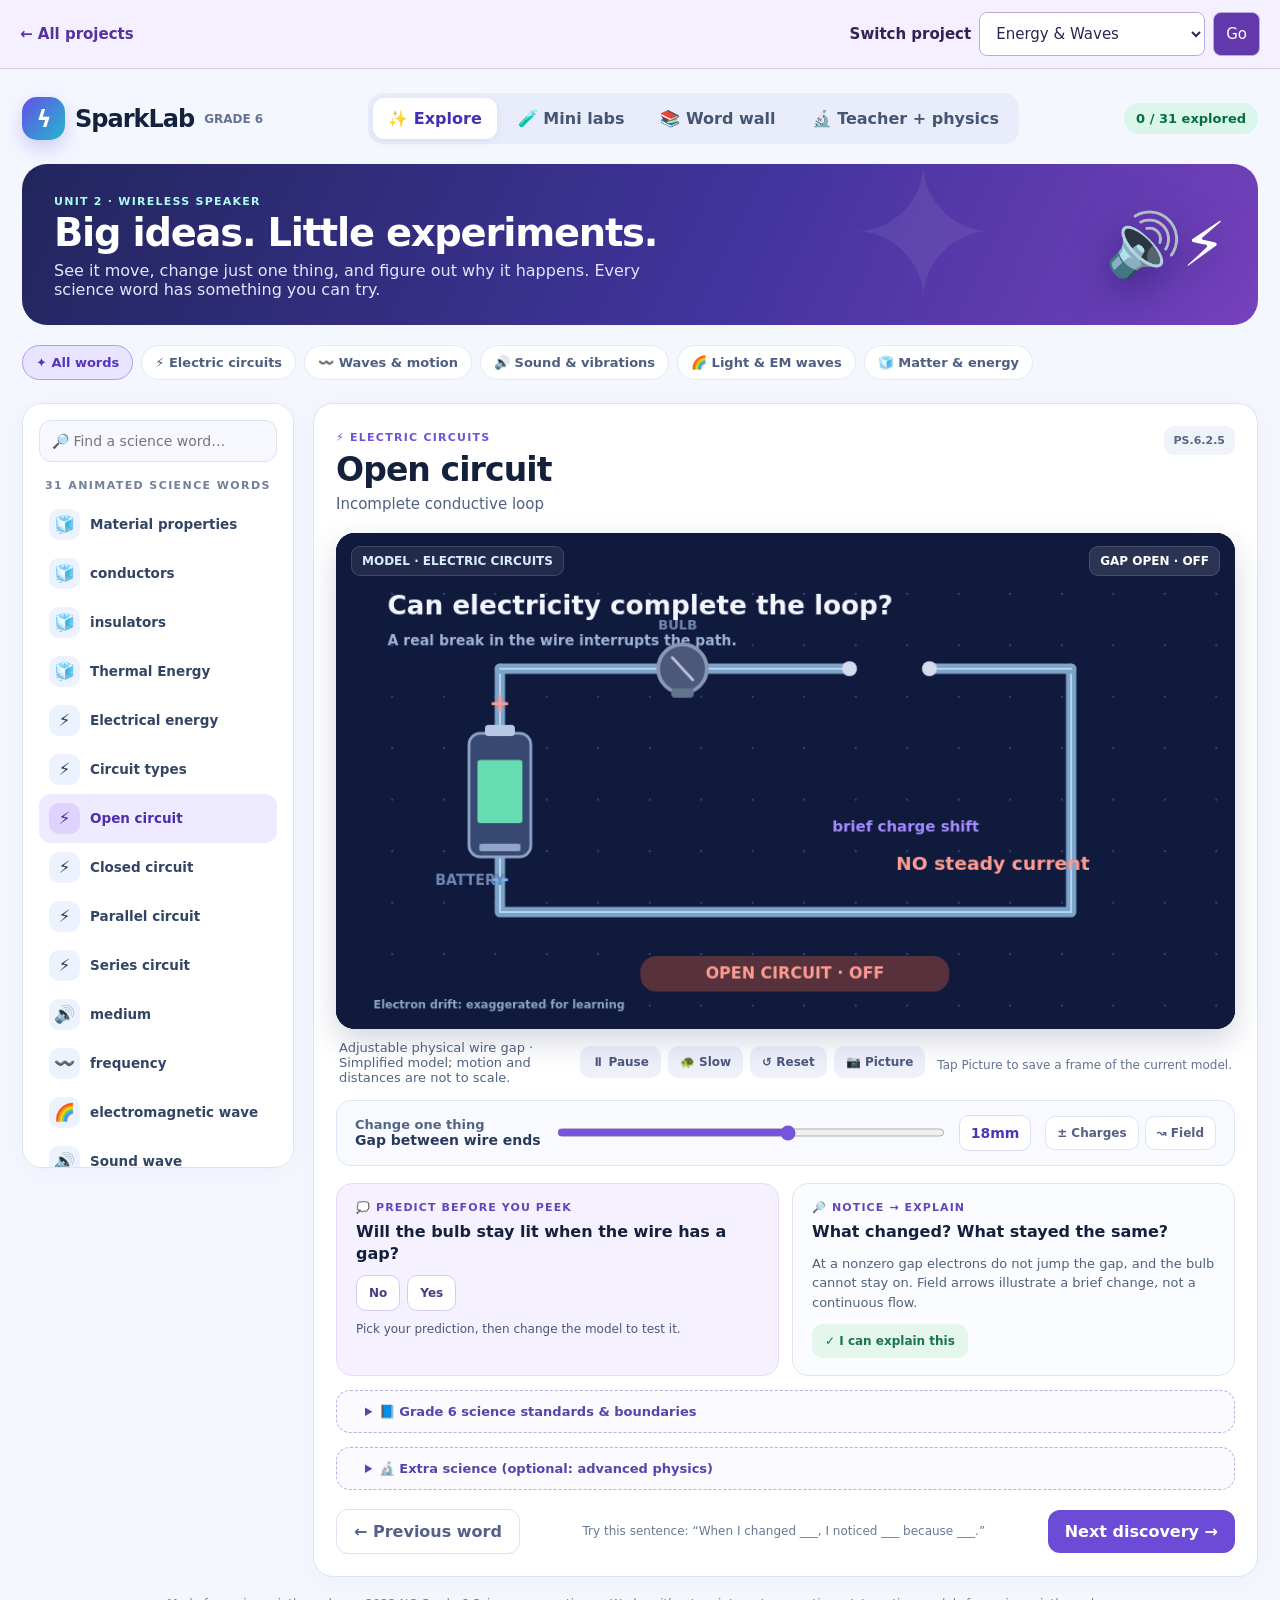
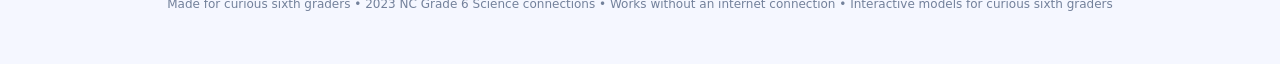
==== commit 8fbca0ad: "Add shared project switcher and science project landing page" ====
--- a/index.html
+++ b/index.html
@@ -42,7 +42,7 @@
 }
 @media(max-width:390px){.shell{padding:9px}.brand{font-size:20px}.nav{gap:3px;padding:3px}.nav button{padding:9px 6px;font-size:11px}.hero p{font-size:12px}}
 </style></head><body><div class="shell">
-<header class="topbar"><div class="brand"><span class="brandmark">ϟ</span> SparkLab <span style="font-size:12px;color:#647391;font-weight:700;letter-spacing:0">GRADE 6</span></div><div class="nav" aria-label="Main navigation"><button data-page="explore" class="active">✨ Explore</button><button data-page="labs">🧪 Mini labs</button><button data-page="wall">📚 Word wall</button><button data-page="teacher">🔬 Teacher + physics</button></div><div class="topright"><span class="progressdot" id="progressText">0 / '+WORDS.length+' explored</span></div></header>
+<header class="topbar"><div class="brand"><span class="brandmark">ϟ</span> SparkLab <span style="font-size:12px;color:#647391;font-weight:700;letter-spacing:0">GRADE 6</span></div><div class="nav" aria-label="Main navigation"><button data-page="explore" class="active">✨ Explore</button><button data-page="labs">🧪 Mini labs</button><button data-page="wall">📚 Word wall</button><button data-page="teacher">🔬 Teacher + physics</button></div><div class="topright"><span class="progressdot" id="progressText">0 / 31 explored</span></div></header>
 <section class="hero"><div><div class="hint" style="color:#aefbf0">UNIT 2 · WIRELESS SPEAKER</div><h1>Big ideas. Little experiments.</h1><p>See it move, change just one thing, and figure out why it happens. Every science word has something you can try.</p></div><div class="heroicon" aria-hidden="true">🔊⚡</div></section>
 <div id="labPills" class="labrow"></div>
 <div class="layout"><aside class="sidebar" id="sidebar"><input class="search" id="search" placeholder="🔎 Find a science word…" aria-label="Find a science word"><div class="sidelabel">31 animated science words</div><div id="wordList"></div></aside>
@@ -54,7 +54,7 @@
 <section id="teacherPage" class="hidden"><div class="hint">EXTENSIONS & STANDARDS</div><h2>Teacher tools & advanced physics</h2><p class="definition">Sixth-grade content comes first. The deeper math and field models are optional and visibly separated.</p><div class="teacherCard"><h3>Choose the explanation layer</h3><p><b>Student-first:</b> short definitions, observable changes, reasoning prompts, and a speaker connection. <b>Advanced:</b> teacher notes introducing vector calculus, electromagnetic fields, and geometric interpretations without treating them as sixth-grade requirements.</p><div class="modegroup"><button id="modeStudent" class="active">Student-first</button><button id="modeAdvanced">Show advanced overlays</button></div></div><div class="teachGrid"><div class="teacherCard"><h3>How to use in class</h3><ol><li>Ask students to predict before manipulating the model.</li><li>Have them change just one variable.</li><li>Pause the animation so students can describe what did and did not change.</li><li>Connect the explanation to the wireless speaker.</li><li>Have students explain orally, in writing, or with a labeled drawing.</li></ol></div><div class="teacherCard"><h3>Scientific guardrails</h3><ul><li>Small beads stand for <em>exaggerated</em> drift, not physical electron speeds.</li><li>Electrons never leap across the open gap; the capacitor-like extension only shows transient field changes and charge redistribution.</li><li>Sound needs a medium, while electromagnetic waves can travel in vacuum.</li><li>Particles vibrate locally; they do not ride with a traveling wave.</li><li>Water surface motion can have both vertical and horizontal components.</li></ul></div><div class="teacherCard"><h3>NCDPI boundaries</h3><p>Thermal energy transfer topics PS.6.2.1–2.2 do not require thermal-energy calculations; PS.6.2.3 does not require specific insulation-value calculations. PS.6.3.1 does not require calculating wave speed, frequency, or wavelength.</p><p>Other scope suggestions in this app are <b>instructional choices</b>, not verbatim boundary statements.</p></div><div class="teacherCard"><h3>Accessibility & privacy</h3><p>Mobile and keyboard operation, text explanations, high-contrast diagrams, manual pause, and reduced-motion support. Progress is stored only in this browser via localStorage (where permitted). No login, server, analytics, or third-party resources.</p><button class="tinyBtn" id="clearProgress">Reset progress on this device</button><p style="font-size:11px">All diagrams are idealized educational models, not laboratory measurements.</p></div></div></section></main></div><footer class="footer">Made for curious sixth graders • 2023 NC Grade 6 Science connections • Works without an internet connection • Interactive models for curious sixth graders</footer></div>
 <div id="snapshotModal" hidden role="dialog" aria-modal="true" aria-label="Save a model image"><div class="snapshotCard"><strong>Save this science model</strong><p>On an iPhone, touch and hold the picture, then choose Save to Photos.</p><img id="snapshotImage" alt="Captured frame from the current science model"><button id="closeSnapshot">Close</button></div></div><script>
 'use strict';
-const WORDS=[{"term":"Material properties","standard_alignment":"PS.6.1.3","student_definition":"A material property is a feature we can observe or measure to describe and compare a material.","animation_example":"Select copper or rubber and watch how freely moving charges behave.","id":0,"scene":"matter","group":"Matter & energy","label":"Compare materials","min":0,"max":1,"default":0,"unit":"","question":"Which material lets charges move more freely?","choices":["Copper","Rubber"],"correct":0,"why":"Copper has mobile charges that can move through it; rubber holds its charges more tightly.","note":"A property is a material feature we can use to identify or compare it. In this model, copper conducts electricity and rubber insulates.","lab":"matter","advanced":["Materials","Matter properties emerge from microscopic structure and interactions. Material choice affects electrical conductivity, heat transport, and optical response."],"scope":"No explicit calculation boundary listed for this standard; this activity uses a qualitative teaching model.","slug":"material-properties","options":["Copper","Rubber"]},{"term":"conductors","standard_alignment":"PS.6.2.4","student_definition":"Materials that transfer thermal or electrical energy relatively easily","animation_example":"Copper wire","id":1,"scene":"conduct","group":"Matter & energy","label":"Choose a material","min":0,"max":1,"default":0,"unit":"","question":"Which sample transfers energy more easily?","choices":["Copper","Rubber"],"correct":0,"why":"In this model copper transfers electrical energy more easily than rubber.","note":"In this model copper transfers electrical energy more easily than rubber.","lab":"matter","advanced":["Constitutive laws","In an ohmic material J=σE is an approximation; conductivity σ characterizes response. Microscopic transport and surface charges together determine macroscopic current."],"scope":"No explicit calculation boundary listed for this standard; this activity uses a qualitative teaching model.","slug":"conductors","options":["Copper","Rubber"]},{"term":"insulators","standard_alignment":"PS.6.2.3; PS.6.2.4","student_definition":"Thermal insulators slow heat moving from a warmer place to a cooler place; they do not stop heat completely.","animation_example":"Choose thin, medium, or thick insulation and compare heat crossing.","id":2,"scene":"insulate","group":"Matter & energy","label":"Insulation thickness","min":0,"max":2,"default":1,"unit":"","question":"What happens to heat transfer when insulation gets thicker?","choices":["It slows down","It speeds up"],"correct":0,"why":"Thicker insulation slows heat transfer, but some heat can still pass through.","note":"Heat moves from the warmer side toward the cooler side. More insulation slows that transfer; it does not block it completely.","lab":"matter","advanced":["Thermal transport","Fourier’s law q = −k∇T describes conductive heat flow in a continuum approximation; thicker insulation generally raises thermal resistance."],"scope":"NCDPI explicit boundary: specific insulation-value calculations are not required.","slug":"insulators","options":["Thin","Medium","Thick"]},{"term":"Thermal Energy","standard_alignment":"PS.6.1.2; PS.6.2.1","student_definition":"Energy associated with particle motion and interactions","animation_example":"Warm speaker casing","id":3,"scene":"thermal","group":"Matter & energy","label":"Temperature change","min":0,"max":100,"default":45,"unit":"%","question":"When particles move faster, what usually increases?","choices":["Thermal energy","Mass"],"correct":0,"why":"In this simplified same-sample model, faster particle motion goes with higher thermal energy.","note":"In this simplified same-sample model, faster particle motion goes with higher thermal energy.","lab":"matter","advanced":["Statistical physics","Thermal energy includes microscopic kinetic and potential contributions. Temperature relates to thermodynamic state; merely counting particle speed is an intentionally simplified illustration."],"scope":"NCDPI explicit boundary: thermal-energy calculations are not required.","slug":"thermal-energy"},{"term":"Electrical energy","standard_alignment":"PS.6.2.5","student_definition":"Energy transferred through an electric circuit","animation_example":"Battery powering speaker","id":4,"scene":"electrical","group":"Electric circuits","label":"Power","min":0,"max":100,"default":65,"unit":"%","question":"Does the battery supply new electrons to the wire?","choices":["No, it transfers energy","Yes, it makes electrons"],"correct":0,"why":"Charges already exist in the conducting circuit; a battery maintains the conditions for energy transfer.","note":"Charges already exist in the conducting circuit; a battery maintains the conditions for energy transfer.","lab":"circuit","advanced":["Energy conservation","Power transport involves electromagnetic fields around conductors; the Poynting vector S=(E×B)/μ₀ describes local energy flux."],"scope":"No explicit calculation boundary listed for this standard; this activity uses a qualitative teaching model.","slug":"electrical-energy"},{"term":"Circuit types","standard_alignment":"PS.6.2.5","student_definition":"Choose an open or closed circuit and see whether the electric path is complete.","animation_example":"Switch between an open gap and a connected wire path.","id":5,"scene":"circuit","group":"Electric circuits","label":"Circuit path","min":0,"max":1,"default":0,"unit":"","question":"Which circuit has a complete path for current?","choices":["Closed circuit","Open circuit"],"correct":0,"why":"A closed circuit makes a complete path; an open circuit has a gap.","note":"Open means there is a gap, so the bulb is off. Closed means the path is complete, so the bulb can light.","lab":"circuit","advanced":["Continuity and field","Charge conservation: ∂ρ/∂t + ∇·J = 0. Maxwell–Ampère: ∇×B = μ₀J + μ₀ε₀∂E/∂t. At an open DC gap, conduction current is zero; a short switching transient can redistribute surface charge and change the gap electric field. No electron beam crosses the gap in this model."],"scope":"No explicit calculation boundary listed for this standard; this activity uses a qualitative teaching model.","slug":"circuit-types","options":["Open circuit","Closed circuit"]},{"term":"Open circuit","standard_alignment":"PS.6.2.5","student_definition":"Incomplete conductive loop","animation_example":"Adjustable physical wire gap","id":6,"scene":"circuit","group":"Electric circuits","label":"Gap between wire ends","min":0,"max":30,"default":18,"unit":"mm","question":"Will the bulb stay lit when the wire has a gap?","choices":["No","Yes"],"correct":0,"why":"A gap interrupts the DC conduction path. A brief redistribution may occur, but not a steady current.","note":"At a nonzero gap electrons do not jump the gap, and the bulb cannot stay on. Field arrows illustrate a brief change, not a continuous flow.","lab":"circuit","advanced":["Continuity and field","Charge conservation: ∂ρ/∂t + ∇·J = 0. Maxwell–Ampère: ∇×B = μ₀J + μ₀ε₀∂E/∂t. At an open DC gap, conduction current is zero; a short switching transient can redistribute surface charge and change the gap electric field. No electron beam crosses the gap in this model."],"scope":"No explicit calculation boundary listed for this standard; this activity uses a qualitative teaching model.","slug":"open-circuit"},{"term":"Closed circuit","standard_alignment":"PS.6.2.5","student_definition":"Complete conductive loop","animation_example":"Connected wire powers bulb","id":7,"scene":"circuit","group":"Electric circuits","label":"Gap between wire ends","min":0,"max":30,"default":0,"unit":"mm","question":"What happens when the gap reaches 0?","choices":["The bulb turns on","The battery disappears"],"correct":0,"why":"The complete conducting loop can carry a steady current.","note":"Electrons already in a metal wire drift slowly; the animation makes motion visible but is not to physical speed.","lab":"circuit","advanced":["Continuity and field","Charge conservation: ∂ρ/∂t + ∇·J = 0. Maxwell–Ampère: ∇×B = μ₀J + μ₀ε₀∂E/∂t. At an open DC gap, conduction current is zero; a short switching transient can redistribute surface charge and change the gap electric field. No electron beam crosses the gap in this model."],"scope":"No explicit calculation boundary listed for this standard; this activity uses a qualitative teaching model.","slug":"closed-circuit"},{"term":"Parallel circuit","standard_alignment":"PS.6.2.5","student_definition":"Circuit with multiple branches","animation_example":"Independent lamps","id":8,"scene":"parallel","group":"Electric circuits","label":"Branch B disconnected?","min":0,"max":1,"default":0,"unit":"","question":"If branch B opens, can branch A remain lit?","choices":["Yes","No"],"correct":0,"why":"Each intact parallel branch has its own path between shared junctions.","note":"Each intact parallel branch has its own path between shared junctions.","lab":"circuit","advanced":["Network topology","Parallel branches connect the same two nodes. The total current splits among conducting branches. Opening a single branch need not interrupt others."],"scope":"No explicit calculation boundary listed for this standard; this activity uses a qualitative teaching model.","slug":"parallel-circuit"},{"term":"Series circuit","standard_alignment":"PS.6.2.5","student_definition":"Circuit with one path","animation_example":"Two lamps in one loop","id":9,"scene":"series","group":"Electric circuits","label":"One bulb disconnected?","min":0,"max":1,"default":0,"unit":"","question":"If one part of a series loop breaks, what happens?","choices":["Both bulbs go off","The other bulb stays on"],"correct":0,"why":"There is only one complete path in this idealized series model.","note":"There is only one complete path in this idealized series model.","lab":"circuit","advanced":["Network topology","One series branch means every load shares a path. Kirchhoff loop and junction laws follow from approximations to Maxwell’s equations under quasistatic assumptions."],"scope":"No explicit calculation boundary listed for this standard; this activity uses a qualitative teaching model.","slug":"series-circuit"},{"term":"medium","standard_alignment":"PS.6.3.3","student_definition":"Matter through which a mechanical wave propagates","animation_example":"Air carrying sound","id":10,"scene":"medium","group":"Sound & vibrations","label":"Air, water or vacuum","min":0,"max":2,"default":0,"unit":"","question":"Can sound travel through an empty vacuum?","choices":["No","Yes"],"correct":0,"why":"Sound is a mechanical wave; it requires matter to pass through.","note":"Sound needs matter; EM waves such as radio do not.","lab":"sound","advanced":["Acoustics","Sound speed depends on material properties. No ordinary mechanical acoustic mode propagates in a vacuum."],"scope":"Instructional scope (not a verbatim NCDPI boundary): focus on sound and vibrations, not ear anatomy.","slug":"medium"},{"term":"frequency","standard_alignment":"PS.6.3.1; PS.6.3.3","student_definition":"Cycles per second","animation_example":"High versus low pitch","id":11,"scene":"wave","group":"Waves & motion","label":"Frequency","min":1,"max":7,"default":3,"unit":" Hz","question":"A higher frequency means which change?","choices":["More cycles each second","Bigger peaks"],"correct":0,"why":"Frequency counts cycles per second, not wave height.","note":"Frequency = number of cycles each second. Higher frequency does not automatically mean a taller wave.","lab":"wave","advanced":["Wave geometry","A model scalar displacement satisfies ∂²u/∂t² = v²∇²u. Phase surfaces and propagation direction are distinct from material-particle displacement. In curved geometry, propagation is described with a wave operator □g acting on the field."],"scope":"NCDPI explicit boundary: calculations of wave speed, frequency and wavelength are not required.","slug":"frequency"},{"term":"electromagnetic wave","standard_alignment":"PS.6.3.2","student_definition":"Wave able to travel through vacuum","animation_example":"Bluetooth radio signal","id":12,"scene":"em","group":"Light & EM waves","label":"Signal frequency","min":1,"max":7,"default":3,"unit":"model","question":"Can radio signals travel through empty space?","choices":["Yes","No"],"correct":0,"why":"Electromagnetic waves do not need a material medium.","note":"Electromagnetic waves do not need a material medium.","lab":"light","advanced":["Differential forms","Electromagnetic field 2-form F=dA obeys dF=0 and d★F=μ₀J. The Hodge-star ★ depends on the spacetime metric. Vacuum waves can propagate without a material medium, unlike mechanical waves."],"scope":"Instructional scope (not a verbatim NCDPI boundary): focus on electromagnetic waves and light, not eye anatomy.","slug":"electromagnetic-wave"},{"term":"Sound wave","standard_alignment":"PS.6.3.3","student_definition":"Mechanical disturbance created by vibration","animation_example":"Speaker diaphragm","id":13,"scene":"sound","group":"Sound & vibrations","label":"Sound amplitude","min":10,"max":100,"default":55,"unit":"%","question":"What must move to begin a sound wave?","choices":["A vibrating source","An empty vacuum"],"correct":0,"why":"A vibrating speaker surface disturbs nearby air, producing a sound wave.","note":"A vibrating speaker surface disturbs nearby air, producing a sound wave.","lab":"sound","advanced":["Acoustic field","Small-amplitude pressure fluctuations approximately satisfy ∂²p/∂t² = c²∇²p. Pressure and velocity fields have phase relationships. Pitch depends mainly on frequency; loudness perception is more complicated than amplitude alone."],"scope":"Instructional scope (not a verbatim NCDPI boundary): focus on sound and vibrations, not ear anatomy.","slug":"sound-wave"},{"term":"Battery/cell","standard_alignment":"PS.6.2.5","student_definition":"Electrochemical energy source","animation_example":"Rechargeable speaker battery","id":14,"scene":"battery","group":"Electric circuits","label":"Battery energy left","min":0,"max":100,"default":80,"unit":"%","question":"What energy change happens in a working battery?","choices":["Chemical to electrical","Sound to nuclear"],"correct":0,"why":"A battery converts stored chemical energy to energy transferred electrically.","note":"A battery converts stored chemical energy to energy transferred electrically.","lab":"circuit","advanced":["Electrochemistry","Cell electrochemical potential maintains an electromotive force through redox chemistry. Charge is conserved: the cell supplies energy, not an infinite store of electrons."],"scope":"No explicit calculation boundary listed for this standard; this activity uses a qualitative teaching model.","slug":"battery-cell"},{"term":"transverse","standard_alignment":"PS.6.3.1","student_definition":"Disturbance perpendicular to travel","animation_example":"Moving rope","id":15,"scene":"wave","group":"Waves & motion","label":"Wave height","min":10,"max":100,"default":55,"unit":"%","question":"How does the rope move compared with the wave travel?","choices":["Up and down","With the wave to the right"],"correct":0,"why":"The rope moves perpendicular to the direction the wave propagates.","note":"The rope moves perpendicular to the direction the wave propagates.","lab":"wave","advanced":["Wave geometry","A model scalar displacement satisfies ∂²u/∂t² = v²∇²u. Phase surfaces and propagation direction are distinct from material-particle displacement. In curved geometry, propagation is described with a wave operator □g acting on the field."],"scope":"NCDPI explicit boundary: calculations of wave speed, frequency and wavelength are not required.","slug":"transverse"},{"term":"longitudinal","standard_alignment":"PS.6.3.1","student_definition":"Disturbance parallel to travel","animation_example":"Air compression wave","id":16,"scene":"longitudinal","group":"Waves & motion","label":"Compression strength","min":10,"max":100,"default":55,"unit":"%","question":"How does the material move in a longitudinal wave?","choices":["Back and forth","Only up and down"],"correct":0,"why":"Local motion is parallel to the direction the wave travels.","note":"Local motion is parallel to the direction the wave travels.","lab":"wave","advanced":["Continuum mechanics","Compressional waves carry perturbations of pressure and density. Linear acoustics relates them through conservation of mass and momentum. The medium oscillates around equilibrium; its particles do not travel along with the wavefront."],"scope":"NCDPI explicit boundary: calculations of wave speed, frequency and wavelength are not required.","slug":"longitudinal"},{"term":"amplitude","standard_alignment":"PS.6.3.1","student_definition":"Maximum disturbance from equilibrium","animation_example":"Louder sound","id":17,"scene":"wave","group":"Waves & motion","label":"Amplitude","min":10,"max":100,"default":55,"unit":"%","question":"Which slider would change peak height?","choices":["Amplitude","Wavelength"],"correct":0,"why":"Amplitude measures maximum displacement from the middle.","note":"Amplitude measures maximum displacement from the middle.","lab":"wave","advanced":["Wave geometry","A model scalar displacement satisfies ∂²u/∂t² = v²∇²u. Phase surfaces and propagation direction are distinct from material-particle displacement. In curved geometry, propagation is described with a wave operator □g acting on the field."],"scope":"NCDPI explicit boundary: calculations of wave speed, frequency and wavelength are not required.","slug":"amplitude"},{"term":"wavelength","standard_alignment":"PS.6.3.1","student_definition":"Spacing between equivalent wave points","animation_example":"Crest-to-crest","id":18,"scene":"wave","group":"Waves & motion","label":"Wavelength","min":1,"max":7,"default":4,"unit":"model","question":"Wavelength is the distance between which points?","choices":["Two nearby crests","Any two points"],"correct":0,"why":"Compare corresponding points on neighboring cycles, such as crest to crest.","note":"Crest-to-crest spacing, not the full height of the wave.","lab":"wave","advanced":["Wave geometry","A model scalar displacement satisfies ∂²u/∂t² = v²∇²u. Phase surfaces and propagation direction are distinct from material-particle displacement. In curved geometry, propagation is described with a wave operator □g acting on the field."],"scope":"NCDPI explicit boundary: calculations of wave speed, frequency and wavelength are not required.","slug":"wavelength"},{"term":"trough","standard_alignment":"PS.6.3.1","student_definition":"Low point of transverse displacement","animation_example":"Rope wave trough","id":19,"scene":"wave","group":"Waves & motion","label":"Wave height","min":10,"max":100,"default":60,"unit":"%","question":"Which part is the trough?","choices":["Lowest point","Highest point"],"correct":0,"why":"The trough is the lowest displacement relative to the rest position.","note":"The trough is the lowest displacement relative to the rest position.","lab":"wave","advanced":["Wave geometry","A model scalar displacement satisfies ∂²u/∂t² = v²∇²u. Phase surfaces and propagation direction are distinct from material-particle displacement. In curved geometry, propagation is described with a wave operator □g acting on the field."],"scope":"NCDPI explicit boundary: calculations of wave speed, frequency and wavelength are not required.","slug":"trough"},{"term":"crest","standard_alignment":"PS.6.3.1","student_definition":"High point of transverse displacement","animation_example":"Rope wave crest","id":20,"scene":"wave","group":"Waves & motion","label":"Wave height","min":10,"max":100,"default":60,"unit":"%","question":"Which part is the crest?","choices":["Highest point","Lowest point"],"correct":0,"why":"The crest is the highest displacement relative to the rest position.","note":"The crest is the highest displacement relative to the rest position.","lab":"wave","advanced":["Wave geometry","A model scalar displacement satisfies ∂²u/∂t² = v²∇²u. Phase surfaces and propagation direction are distinct from material-particle displacement. In curved geometry, propagation is described with a wave operator □g acting on the field."],"scope":"NCDPI explicit boundary: calculations of wave speed, frequency and wavelength are not required.","slug":"crest"},{"term":"compression","standard_alignment":"PS.6.3.1","student_definition":"Crowded region in longitudinal wave","animation_example":"High-pressure air region","id":21,"scene":"longitudinal","group":"Waves & motion","label":"Compression strength","min":10,"max":100,"default":72,"unit":"%","question":"What do particles look like at a compression?","choices":["Closer together","Farther apart"],"correct":0,"why":"A compression is a crowded region within a longitudinal wave.","note":"A compression is a crowded region within a longitudinal wave.","lab":"wave","advanced":["Continuum mechanics","Compressional waves carry perturbations of pressure and density. Linear acoustics relates them through conservation of mass and momentum. The medium oscillates around equilibrium; its particles do not travel along with the wavefront."],"scope":"NCDPI explicit boundary: calculations of wave speed, frequency and wavelength are not required.","slug":"compression"},{"term":"rarefaction","standard_alignment":"PS.6.3.1","student_definition":"Spread-out region in longitudinal wave","animation_example":"Low-pressure air region","id":22,"scene":"longitudinal","group":"Waves & motion","label":"Compression strength","min":10,"max":100,"default":72,"unit":"%","question":"What do particles look like at a rarefaction?","choices":["Spread farther apart","Permanently motionless"],"correct":0,"why":"A rarefaction is a low-density, spread-out region.","note":"A rarefaction is a low-density, spread-out region.","lab":"wave","advanced":["Continuum mechanics","Compressional waves carry perturbations of pressure and density. Linear acoustics relates them through conservation of mass and momentum. The medium oscillates around equilibrium; its particles do not travel along with the wavefront."],"scope":"NCDPI explicit boundary: calculations of wave speed, frequency and wavelength are not required.","slug":"rarefaction"},{"term":"Electromagnetic Spectrum","standard_alignment":"PS.6.3.2","student_definition":"Range of electromagnetic waves","animation_example":"Radio through gamma","id":23,"scene":"spectrum","group":"Light & EM waves","label":"Spectrum region","min":0,"max":6,"default":2,"unit":"","question":"Which is part of the electromagnetic spectrum?","choices":["Radio waves","Sound waves"],"correct":0,"why":"Radio waves, visible light, X-rays, and more are all electromagnetic waves.","note":"Radio, microwave, infrared, visible, ultraviolet, X-ray and gamma are all EM waves.","lab":"light","advanced":["Electromagnetic radiation","All regions of the EM spectrum describe the same electromagnetic field at different frequencies or wavelengths. In vacuum c=λf. Frequency and wavelength calculations are an extension beyond PS.6.3.1."],"scope":"Instructional scope (not a verbatim NCDPI boundary): focus on electromagnetic waves and light, not eye anatomy.","slug":"electromagnetic-spectrum","options":["Radio","Microwave","Infrared","Visible","Ultraviolet","X-ray","Gamma"]},{"term":"Visible light","standard_alignment":"PS.6.3.2","student_definition":"Electromagnetic waves humans can see","animation_example":"Colored LED","id":24,"scene":"light","group":"Light & EM waves","label":"Color","min":0,"max":6,"default":2,"unit":"","question":"Why can you see light from a glowing LED?","choices":["Visible light reaches your eyes","Sound enters your eyes"],"correct":0,"why":"Visible light is the portion of EM radiation that human eyes detect.","note":"Visible light is the portion of EM radiation that human eyes detect.","lab":"light","advanced":["Optics & geometry","In geometric optics, wavefront normals trace rays. In general relativity idealized light rays follow null geodesics. Light intensity, phase, and wavelength should not be confused."],"scope":"Instructional scope (not a verbatim NCDPI boundary): focus on electromagnetic waves and light, not eye anatomy.","slug":"visible-light","options":["Red","Orange","Yellow","Green","Blue","Indigo","Violet"]},{"term":"refraction","standard_alignment":"PS.6.3.2 supporting examples","student_definition":"Wave changes direction across media","animation_example":"Straw in water","id":25,"scene":"refraction","group":"Light & EM waves","label":"Change in medium","min":0,"max":100,"default":58,"unit":"%","question":"What can happen to light crossing into another medium?","choices":["It can bend","It becomes a sound wave"],"correct":0,"why":"A change of speed across a boundary can change a ray’s direction.","note":"Light can change speed and direction at a new medium; it is still light.","lab":"light","advanced":["Refraction","Tangential wave-vector continuity at a flat interface yields Snell’s law n₁ sin θ₁ = n₂ sin θ₂. In varying media the ray path bends continuously."],"scope":"Instructional scope (not a verbatim NCDPI boundary): focus on electromagnetic waves and light, not eye anatomy.","slug":"refraction"},{"term":"absorption","standard_alignment":"PS.6.3.4","student_definition":"Material takes in wave energy","animation_example":"Dark material absorbs light","id":26,"scene":"absorb","group":"Light & EM waves","label":"Material absorption","min":0,"max":100,"default":70,"unit":"%","question":"Where does absorbed light energy go?","choices":["Into the material","Out of existence"],"correct":0,"why":"Absorbed energy transfers to the material, often increasing internal energy.","note":"Energy transfers into the material; it does not vanish.","lab":"light","advanced":["Energy transport","Poynting’s theorem: ∂u/∂t + ∇·S = −J·E. Absorption transfers field energy to matter; energy is conserved."],"scope":"No explicit calculation boundary listed for this standard; this activity uses a qualitative teaching model.","slug":"absorption"},{"term":"vibration","standard_alignment":"PS.6.3.3","student_definition":"Repeated motion about equilibrium","animation_example":"Speaker cone","id":27,"scene":"vibration","group":"Sound & vibrations","label":"Vibration rate","min":1,"max":7,"default":3,"unit":"model","question":"What motion makes the speaker produce sound?","choices":["Back and forth","Only one push"],"correct":0,"why":"A repeating back-and-forth motion disturbs the nearby air.","note":"A repeating back-and-forth motion disturbs the nearby air.","lab":"sound","advanced":["Oscillators","Near equilibrium the motion can be approximated by mẍ + bẋ + kx = F(t); amplitude and frequency can be varied separately."],"scope":"Instructional scope (not a verbatim NCDPI boundary): focus on sound and vibrations, not ear anatomy.","slug":"vibration"},{"term":"Pitch","standard_alignment":"PS.6.3.3","student_definition":"Pitch describes how high or low a sound seems. Faster vibration makes a higher pitch.","animation_example":"Choose a tone frequency, then tap Hear the pitch to listen.","id":28,"scene":"sound","group":"Sound & vibrations","label":"Tone frequency","min":1,"max":7,"default":3,"unit":" Hz","question":"Which sound generally has the higher pitch?","choices":["Higher frequency","Larger amplitude"],"correct":0,"why":"Higher sound frequency generally gives higher perceived pitch.","note":"A higher tone frequency sounds higher in pitch. Tap “Hear the pitch” to hear the selected tone.","lab":"sound","advanced":["Acoustic field","Small-amplitude pressure fluctuations approximately satisfy ∂²p/∂t² = c²∇²p. Pressure and velocity fields have phase relationships. Pitch depends mainly on frequency; loudness perception is more complicated than amplitude alone."],"scope":"Instructional scope (not a verbatim NCDPI boundary): focus on sound and vibrations, not ear anatomy.","slug":"pitch"},{"term":"Reflection & transmission","standard_alignment":"PS.6.3.4","student_definition":"Light can bounce off a surface or pass through a material.","animation_example":"Switch between a reflected beam and a transmitted beam.","id":29,"scene":"optics","group":"Light & EM waves","label":"Light interaction","min":0,"max":1,"default":0,"unit":"","question":"What happens when light reaches a material?","choices":["It can reflect or pass through","It always disappears"],"correct":0,"why":"Depending on the material and surface, light can bounce back or pass through.","note":"Reflected light bounces away from a surface. Transmitted light passes through a material.","lab":"light","advanced":["Boundary conditions","Matching electromagnetic boundary conditions gives reflected and transmitted fields. For an ideal planar reflector, the incident and reflected angles are equal."],"scope":"No explicit calculation boundary listed for this standard; this activity uses a qualitative teaching model.","slug":"reflection-transmission","options":["Reflection","Transmission"]},{"term":"Types of Waves","standard_alignment":"PS.6.3.1; PS.6.3.4","student_definition":"Examples and classifications of waves","animation_example":"Compare waves","id":30,"scene":"types","group":"Waves & motion","label":"Wave type","min":0,"max":5,"default":0,"unit":"","question":"Which type does not require matter?","choices":["Electromagnetic","Sound"],"correct":0,"why":"Electromagnetic waves can travel through empty space.","note":"Electromagnetic waves can travel through empty space.","lab":"wave","advanced":["Wave geometry","A model scalar displacement satisfies ∂²u/∂t² = v²∇²u. Phase surfaces and propagation direction are distinct from material-particle displacement. In curved geometry, propagation is described with a wave operator □g acting on the field."],"scope":"NCDPI explicit boundary: calculations of wave speed, frequency and wavelength are not required.","slug":"types-of-waves","options":["Transverse","Longitudinal","Sound","Seismic","Surface","Electromagnetic"]}];
+const WORDS=[{"term":"Material properties","standard_alignment":"PS.6.1.3","student_definition":"A material property is a feature we can observe or measure to describe and compare a material.","animation_example":"Select copper or rubber and watch how freely moving charges behave.","id":0,"scene":"matter","group":"Matter & energy","label":"Compare materials","min":0,"max":1,"default":0,"unit":"","question":"Which material lets charges move more freely?","choices":["Copper","Rubber"],"correct":0,"why":"Copper has mobile charges that can move through it; rubber holds its charges more tightly.","note":"A property is a material feature we can use to identify or compare it. In this model, copper conducts electricity and rubber insulates.","lab":"matter","advanced":["Materials","Matter properties emerge from microscopic structure and interactions. Material choice affects electrical conductivity, heat transport, and optical response."],"scope":"No explicit calculation boundary listed for this standard; this activity uses a qualitative teaching model.","slug":"material-properties","options":["Copper","Rubber"]},{"term":"conductors","standard_alignment":"PS.6.2.4","student_definition":"Materials that transfer thermal or electrical energy relatively easily","animation_example":"Copper wire","id":1,"scene":"conduct","group":"Matter & energy","label":"Choose a material","min":0,"max":1,"default":0,"unit":"","question":"Which sample transfers energy more easily?","choices":["Copper","Rubber"],"correct":0,"why":"In this model copper transfers electrical energy more easily than rubber.","note":"In this model copper transfers electrical energy more easily than rubber.","lab":"matter","advanced":["Constitutive laws","In an ohmic material J=σE is an approximation; conductivity σ characterizes response. Microscopic transport and surface charges together determine macroscopic current."],"scope":"No explicit calculation boundary listed for this standard; this activity uses a qualitative teaching model.","slug":"conductors","options":["Copper","Rubber"]},{"term":"insulators","standard_alignment":"PS.6.2.3; PS.6.2.4","student_definition":"Thermal insulators slow heat moving from a warmer place to a cooler place; they do not stop heat completely.","animation_example":"Choose thin, medium, or thick insulation and compare heat crossing.","id":2,"scene":"insulate","group":"Matter & energy","label":"Insulation thickness","min":0,"max":2,"default":1,"unit":"","question":"What happens to heat transfer when insulation gets thicker?","choices":["It slows down","It speeds up"],"correct":0,"why":"Thicker insulation slows heat transfer, but some heat can still pass through.","note":"Heat moves from the warmer side toward the cooler side. More insulation slows that transfer; it does not block it completely.","lab":"matter","advanced":["Thermal transport","Fourier’s law q = −k∇T describes conductive heat flow in a continuum approximation; thicker insulation generally raises thermal resistance."],"scope":"NCDPI explicit boundary: specific insulation-value calculations are not required.","slug":"insulators","options":["Thin","Medium","Thick"]},{"term":"Thermal Energy","standard_alignment":"PS.6.1.2; PS.6.2.1","student_definition":"Energy associated with particle motion and interactions","animation_example":"Warm speaker casing","id":3,"scene":"thermal","group":"Matter & energy","label":"Temperature change","min":0,"max":100,"default":45,"unit":"%","question":"When particles move faster, what usually increases?","choices":["Thermal energy","Mass"],"correct":0,"why":"In this simplified same-sample model, faster particle motion goes with higher thermal energy.","note":"In this simplified same-sample model, faster particle motion goes with higher thermal energy.","lab":"matter","advanced":["Statistical physics","Thermal energy includes microscopic kinetic and potential contributions. Temperature relates to thermodynamic state; merely counting particle speed is an intentionally simplified illustration."],"scope":"NCDPI explicit boundary: thermal-energy calculations are not required.","slug":"thermal-energy"},{"term":"Electrical energy","standard_alignment":"PS.6.2.5","student_definition":"Energy transferred through an electric circuit","animation_example":"Battery powering speaker","id":4,"scene":"electrical","group":"Electric circuits","label":"Power","min":0,"max":100,"default":65,"unit":"%","question":"Does the battery supply new electrons to the wire?","choices":["No, it transfers energy","Yes, it makes electrons"],"correct":0,"why":"Charges already exist in the conducting circuit; a battery maintains the conditions for energy transfer.","note":"Charges already exist in the conducting circuit; a battery maintains the conditions for energy transfer.","lab":"circuit","advanced":["Energy conservation","Power transport involves electromagnetic fields around conductors; the Poynting vector S=(E×B)/μ₀ describes local energy flux."],"scope":"No explicit calculation boundary listed for this standard; this activity uses a qualitative teaching model.","slug":"electrical-energy"},{"term":"Circuit types","standard_alignment":"PS.6.2.5","student_definition":"Choose an open or closed circuit and see whether the electric path is complete.","animation_example":"Switch between an open gap and a connected wire path.","id":5,"scene":"circuit","group":"Electric circuits","label":"Circuit path","min":0,"max":1,"default":0,"unit":"","question":"Which circuit has a complete path for current?","choices":["Closed circuit","Open circuit"],"correct":0,"why":"A closed circuit makes a complete path; an open circuit has a gap.","note":"Open means there is a gap, so the bulb is off. Closed means the path is complete, so the bulb can light.","lab":"circuit","advanced":["Continuity and field","Charge conservation: ∂ρ/∂t + ∇·J = 0. Maxwell–Ampère: ∇×B = μ₀J + μ₀ε₀∂E/∂t. At an open DC gap, conduction current is zero; a short switching transient can redistribute surface charge and change the gap electric field. No electron beam crosses the gap in this model."],"scope":"No explicit calculation boundary listed for this standard; this activity uses a qualitative teaching model.","slug":"circuit-types","options":["Open circuit","Closed circuit"]},{"term":"Open circuit","standard_alignment":"PS.6.2.5","student_definition":"Incomplete conductive loop","animation_example":"Adjustable physical wire gap","id":6,"scene":"circuit","group":"Electric circuits","label":"Gap between wire ends","min":0,"max":30,"default":18,"unit":"mm","question":"Will the bulb stay lit when the wire has a gap?","choices":["No","Yes"],"correct":0,"why":"A gap interrupts the DC conduction path. A brief redistribution may occur, but not a steady current.","note":"At a nonzero gap electrons do not jump the gap, and the bulb cannot stay on. Field arrows illustrate a brief change, not a continuous flow.","lab":"circuit","advanced":["Continuity and field","Charge conservation: ∂ρ/∂t + ∇·J = 0. Maxwell–Ampère: ∇×B = μ₀J + μ₀ε₀∂E/∂t. At an open DC gap, conduction current is zero; a short switching transient can redistribute surface charge and change the gap electric field. No electron beam crosses the gap in this model."],"scope":"No explicit calculation boundary listed for this standard; this activity uses a qualitative teaching model.","slug":"open-circuit"},{"term":"Closed circuit","standard_alignment":"PS.6.2.5","student_definition":"Complete conductive loop","animation_example":"Connected wire powers bulb","id":7,"scene":"circuit","group":"Electric circuits","label":"Gap between wire ends","min":0,"max":30,"default":0,"unit":"mm","question":"What happens when the gap reaches 0?","choices":["The bulb turns on","The battery disappears"],"correct":0,"why":"The complete conducting loop can carry a steady current.","note":"Electrons already in a metal wire drift slowly; the animation makes motion visible but is not to physical speed.","lab":"circuit","advanced":["Continuity and field","Charge conservation: ∂ρ/∂t + ∇·J = 0. Maxwell–Ampère: ∇×B = μ₀J + μ₀ε₀∂E/∂t. At an open DC gap, conduction current is zero; a short switching transient can redistribute surface charge and change the gap electric field. No electron beam crosses the gap in this model."],"scope":"No explicit calculation boundary listed for this standard; this activity uses a qualitative teaching model.","slug":"closed-circuit"},{"term":"Parallel circuit","standard_alignment":"PS.6.2.5","student_definition":"Circuit with multiple branches","animation_example":"Independent lamps","id":8,"scene":"parallel","group":"Electric circuits","label":"Branch B disconnected?","min":0,"max":1,"default":0,"unit":"","question":"If branch B opens, can branch A remain lit?","choices":["Yes","No"],"correct":0,"why":"Each intact parallel branch has its own path between shared junctions.","note":"Each intact parallel branch has its own path between shared junctions.","lab":"circuit","advanced":["Network topology","Parallel branches connect the same two nodes. The total current splits among conducting branches. Opening a single branch need not interrupt others."],"scope":"No explicit calculation boundary listed for this standard; this activity uses a qualitative teaching model.","slug":"parallel-circuit"},{"term":"Series circuit","standard_alignment":"PS.6.2.5","student_definition":"Circuit with one path","animation_example":"Two lamps in one loop","id":9,"scene":"series","group":"Electric circuits","label":"One bulb disconnected?","min":0,"max":1,"default":0,"unit":"","question":"If one part of a series loop breaks, what happens?","choices":["Both bulbs go off","The other bulb stays on"],"correct":0,"why":"There is only one complete path in this idealized series model.","note":"There is only one complete path in this idealized series model.","lab":"circuit","advanced":["Network topology","One series branch means every load shares a path. Kirchhoff loop and junction laws follow from approximations to Maxwell’s equations under quasistatic assumptions."],"scope":"No explicit calculation boundary listed for this standard; this activity uses a qualitative teaching model.","slug":"series-circuit"},{"term":"medium","standard_alignment":"PS.6.3.3","student_definition":"Matter through which a mechanical wave propagates","animation_example":"Air carrying sound","id":10,"scene":"medium","group":"Sound & vibrations","label":"Air, water or vacuum","min":0,"max":2,"default":0,"unit":"","question":"Can sound travel through an empty vacuum?","choices":["No","Yes"],"correct":0,"why":"Sound is a mechanical wave; it requires matter to pass through.","note":"Sound needs matter; EM waves such as radio do not.","lab":"sound","advanced":["Acoustics","Sound speed depends on material properties. No ordinary mechanical acoustic mode propagates in a vacuum."],"scope":"Instructional scope (not a verbatim NCDPI boundary): focus on sound and vibrations, not ear anatomy.","slug":"medium"},{"term":"frequency","standard_alignment":"PS.6.3.1; PS.6.3.3","student_definition":"Cycles per second","animation_example":"High versus low pitch","id":11,"scene":"wave","group":"Waves & motion","label":"Frequency","min":1,"max":7,"default":3,"unit":" Hz","question":"A higher frequency means which change?","choices":["More cycles each second","Bigger peaks"],"correct":0,"why":"Frequency counts cycles per second, not wave height.","note":"Frequency = number of cycles each second. Higher frequency does not automatically mean a taller wave.","lab":"wave","advanced":["Wave geometry","A model scalar displacement satisfies ∂²u/∂t² = v²∇²u. Phase surfaces and propagation direction are distinct from material-particle displacement. In curved geometry, propagation is described with a wave operator □g acting on the field."],"scope":"NCDPI explicit boundary: calculations of wave speed, frequency and wavelength are not required.","slug":"frequency"},{"term":"electromagnetic wave","standard_alignment":"PS.6.3.2","student_definition":"Wave able to travel through vacuum","animation_example":"Bluetooth radio signal","id":12,"scene":"em","group":"Light & EM waves","label":"Signal frequency","min":1,"max":7,"default":3,"unit":"model","question":"Can radio signals travel through empty space?","choices":["Yes","No"],"correct":0,"why":"Electromagnetic waves do not need a material medium.","note":"Electromagnetic waves do not need a material medium.","lab":"light","advanced":["Differential forms","Electromagnetic field 2-form F=dA obeys dF=0 and d★F=μ₀J. The Hodge-star ★ depends on the spacetime metric. Vacuum waves can propagate without a material medium, unlike mechanical waves."],"scope":"Instructional scope (not a verbatim NCDPI boundary): focus on electromagnetic waves and light, not eye anatomy.","slug":"electromagnetic-wave"},{"term":"Sound wave","standard_alignment":"PS.6.3.3","student_definition":"Mechanical disturbance created by vibration","animation_example":"Speaker diaphragm","id":13,"scene":"sound","group":"Sound & vibrations","label":"Sound amplitude","min":10,"max":100,"default":55,"unit":"%","question":"What must move to begin a sound wave?","choices":["A vibrating source","An empty vacuum"],"correct":0,"why":"A vibrating speaker surface disturbs nearby air, producing a sound wave.","note":"A vibrating speaker surface disturbs nearby air, producing a sound wave.","lab":"sound","advanced":["Acoustic field","Small-amplitude pressure fluctuations approximately satisfy ∂²p/∂t² = c²∇²p. Pressure and velocity fields have phase relationships. Pitch depends mainly on frequency; loudness perception is more complicated than amplitude alone."],"scope":"Instructional scope (not a verbatim NCDPI boundary): focus on sound and vibrations, not ear anatomy.","slug":"sound-wave"},{"term":"Battery/cell","standard_alignment":"PS.6.2.5","student_definition":"Electrochemical energy source","animation_example":"Rechargeable speaker battery","id":14,"scene":"battery","group":"Electric circuits","label":"Battery energy left","min":0,"max":100,"default":80,"unit":"%","question":"What energy change happens in a working battery?","choices":["Chemical to electrical","Sound to nuclear"],"correct":0,"why":"A battery converts stored chemical energy to energy transferred electrically.","note":"A battery converts stored chemical energy to energy transferred electrically.","lab":"circuit","advanced":["Electrochemistry","Cell electrochemical potential maintains an electromotive force through redox chemistry. Charge is conserved: the cell supplies energy, not an infinite store of electrons."],"scope":"No explicit calculation boundary listed for this standard; this activity uses a qualitative teaching model.","slug":"battery-cell"},{"term":"transverse","standard_alignment":"PS.6.3.1","student_definition":"Disturbance perpendicular to travel","animation_example":"Moving rope","id":15,"scene":"wave","group":"Waves & motion","label":"Wave height","min":10,"max":100,"default":55,"unit":"%","question":"How does the rope move compared with the wave travel?","choices":["Up and down","With the wave to the right"],"correct":0,"why":"The rope moves perpendicular to the direction the wave propagates.","note":"The rope moves perpendicular to the direction the wave propagates.","lab":"wave","advanced":["Wave geometry","A model scalar displacement satisfies ∂²u/∂t² = v²∇²u. Phase surfaces and propagation direction are distinct from material-particle displacement. In curved geometry, propagation is described with a wave operator □g acting on the field."],"scope":"NCDPI explicit boundary: calculations of wave speed, frequency and wavelength are not required.","slug":"transverse"},{"term":"longitudinal","standard_alignment":"PS.6.3.1","student_definition":"Disturbance parallel to travel","animation_example":"Air compression wave","id":16,"scene":"longitudinal","group":"Waves & motion","label":"Compression strength","min":10,"max":100,"default":55,"unit":"%","question":"How does the material move in a longitudinal wave?","choices":["Back and forth","Only up and down"],"correct":0,"why":"Local motion is parallel to the direction the wave travels.","note":"Local motion is parallel to the direction the wave travels.","lab":"wave","advanced":["Continuum mechanics","Compressional waves carry perturbations of pressure and density. Linear acoustics relates them through conservation of mass and momentum. The medium oscillates around equilibrium; its particles do not travel along with the wavefront."],"scope":"NCDPI explicit boundary: calculations of wave speed, frequency and wavelength are not required.","slug":"longitudinal"},{"term":"amplitude","standard_alignment":"PS.6.3.1","student_definition":"Maximum disturbance from equilibrium","animation_example":"Louder sound","id":17,"scene":"wave","group":"Waves & motion","label":"Amplitude","min":10,"max":100,"default":55,"unit":"%","question":"Which slider would change peak height?","choices":["Amplitude","Wavelength"],"correct":0,"why":"Amplitude measures maximum displacement from the middle.","note":"Amplitude measures maximum displacement from the middle.","lab":"wave","advanced":["Wave geometry","A model scalar displacement satisfies ∂²u/∂t² = v²∇²u. Phase surfaces and propagation direction are distinct from material-particle displacement. In curved geometry, propagation is described with a wave operator □g acting on the field."],"scope":"NCDPI explicit boundary: calculations of wave speed, frequency and wavelength are not required.","slug":"amplitude"},{"term":"wavelength","standard_alignment":"PS.6.3.1","student_definition":"Spacing between equivalent wave points","animation_example":"Crest-to-crest","id":18,"scene":"wave","group":"Waves & motion","label":"Wavelength","min":1,"max":7,"default":4,"unit":"model","question":"Wavelength is the distance between which points?","choices":["Two nearby crests","Any two points"],"correct":0,"why":"Compare corresponding points on neighboring cycles, such as crest to crest.","note":"Crest-to-crest spacing, not the full height of the wave.","lab":"wave","advanced":["Wave geometry","A model scalar displacement satisfies ∂²u/∂t² = v²∇²u. Phase surfaces and propagation direction are distinct from material-particle displacement. In curved geometry, propagation is described with a wave operator □g acting on the field."],"scope":"NCDPI explicit boundary: calculations of wave speed, frequency and wavelength are not required.","slug":"wavelength"},{"term":"trough","standard_alignment":"PS.6.3.1","student_definition":"Low point of transverse displacement","animation_example":"Rope wave trough","id":19,"scene":"wave","group":"Waves & motion","label":"Wave height","min":10,"max":100,"default":60,"unit":"%","question":"Which part is the trough?","choices":["Lowest point","Highest point"],"correct":0,"why":"The trough is the lowest displacement relative to the rest position.","note":"The trough is the lowest displacement relative to the rest position.","lab":"wave","advanced":["Wave geometry","A model scalar displacement satisfies ∂²u/∂t² = v²∇²u. Phase surfaces and propagation direction are distinct from material-particle displacement. In curved geometry, propagation is described with a wave operator □g acting on the field."],"scope":"NCDPI explicit boundary: calculations of wave speed, frequency and wavelength are not required.","slug":"trough"},{"term":"crest","standard_alignment":"PS.6.3.1","student_definition":"High point of transverse displacement","animation_example":"Rope wave crest","id":20,"scene":"wave","group":"Waves & motion","label":"Wave height","min":10,"max":100,"default":60,"unit":"%","question":"Which part is the crest?","choices":["Highest point","Lowest point"],"correct":0,"why":"The crest is the highest displacement relative to the rest position.","note":"The crest is the highest displacement relative to the rest position.","lab":"wave","advanced":["Wave geometry","A model scalar displacement satisfies ∂²u/∂t² = v²∇²u. Phase surfaces and propagation direction are distinct from material-particle displacement. In curved geometry, propagation is described with a wave operator □g acting on the field."],"scope":"NCDPI explicit boundary: calculations of wave speed, frequency and wavelength are not required.","slug":"crest"},{"term":"compression","standard_alignment":"PS.6.3.1","student_definition":"Crowded region in longitudinal wave","animation_example":"High-pressure air region","id":21,"scene":"longitudinal","group":"Waves & motion","label":"Compression strength","min":10,"max":100,"default":72,"unit":"%","question":"What do particles look like at a compression?","choices":["Closer together","Farther apart"],"correct":0,"why":"A compression is a crowded region within a longitudinal wave.","note":"A compression is a crowded region within a longitudinal wave.","lab":"wave","advanced":["Continuum mechanics","Compressional waves carry perturbations of pressure and density. Linear acoustics relates them through conservation of mass and momentum. The medium oscillates around equilibrium; its particles do not travel along with the wavefront."],"scope":"NCDPI explicit boundary: calculations of wave speed, frequency and wavelength are not required.","slug":"compression"},{"term":"rarefaction","standard_alignment":"PS.6.3.1","student_definition":"Spread-out region in longitudinal wave","animation_example":"Low-pressure air region","id":22,"scene":"longitudinal","group":"Waves & motion","label":"Compression strength","min":10,"max":100,"default":72,"unit":"%","question":"What do particles look like at a rarefaction?","choices":["Spread farther apart","Permanently motionless"],"correct":0,"why":"A rarefaction is a low-density, spread-out region.","note":"A rarefaction is a low-density, spread-out region.","lab":"wave","advanced":["Continuum mechanics","Compressional waves carry perturbations of pressure and density. Linear acoustics relates them through conservation of mass and momentum. The medium oscillates around equilibrium; its particles do not travel along with the wavefront."],"scope":"NCDPI explicit boundary: calculations of wave speed, frequency and wavelength are not required.","slug":"rarefaction"},{"term":"Electromagnetic Spectrum","standard_alignment":"PS.6.3.2","student_definition":"Range of electromagnetic waves","animation_example":"Radio through gamma","id":23,"scene":"spectrum","group":"Light & EM waves","label":"Spectrum region","min":0,"max":6,"default":2,"unit":"","question":"Which is part of the electromagnetic spectrum?","choices":["Radio waves","Sound waves"],"correct":0,"why":"Radio waves, visible light, X-rays, and more are all electromagnetic waves.","note":"Radio, microwave, infrared, visible, ultraviolet, X-ray and gamma are all EM waves.","lab":"light","advanced":["Electromagnetic radiation","All regions of the EM spectrum describe the same electromagnetic field at different frequencies or wavelengths. In vacuum c=λf. Frequency and wavelength calculations are an extension beyond PS.6.3.1."],"scope":"Instructional scope (not a verbatim NCDPI boundary): focus on electromagnetic waves and light, not eye anatomy.","slug":"electromagnetic-spectrum","options":["Radio","Microwave","Infrared","Visible","Ultraviolet","X-ray","Gamma"]},{"term":"Visible light","standard_alignment":"PS.6.3.2","student_definition":"Electromagnetic waves humans can see","animation_example":"Colored LED","id":24,"scene":"light","group":"Light & EM waves","label":"Color","min":0,"max":6,"default":2,"unit":"","question":"Why can you see light from a glowing LED?","choices":["Visible light reaches your eyes","Sound enters your eyes"],"correct":0,"why":"Visible light is the portion of EM radiation that human eyes detect.","note":"Visible light is the portion of EM radiation that human eyes detect.","lab":"light","advanced":["Optics & geometry","In geometric optics, wavefront normals trace rays. In general relativity idealized light rays follow null geodesics. Light intensity, phase, and wavelength should not be confused."],"scope":"Instructional scope (not a verbatim NCDPI boundary): focus on electromagnetic waves and light, not eye anatomy.","slug":"visible-light","options":["Red","Orange","Yellow","Green","Blue","Indigo","Violet"]},{"term":"refraction","standard_alignment":"PS.6.3.2 supporting examples","student_definition":"Wave changes direction across media","animation_example":"Straw in water","id":25,"scene":"refraction","group":"Light & EM waves","label":"Change in medium","min":0,"max":100,"default":58,"unit":"%","question":"What can happen to light crossing into another medium?","choices":["It can bend","It becomes a sound wave"],"correct":0,"why":"A change of speed across a boundary can change a ray’s direction.","note":"Light can change speed and direction at a new medium; it is still light.","lab":"light","advanced":["Refraction","Tangential wave-vector continuity at a flat interface yields Snell’s law n₁ sin θ₁ = n₂ sin θ₂. In varying media the ray path bends continuously."],"scope":"Instructional scope (not a verbatim NCDPI boundary): focus on electromagnetic waves and light, not eye anatomy.","slug":"refraction"},{"term":"absorption","standard_alignment":"PS.6.3.4","student_definition":"Material takes in wave energy","animation_example":"Dark material absorbs light","id":26,"scene":"absorb","group":"Light & EM waves","label":"Material absorption","min":0,"max":100,"default":70,"unit":"%","question":"Where does absorbed light energy go?","choices":["Into the material","Out of existence"],"correct":0,"why":"Absorbed energy transfers to the material, often increasing internal energy.","note":"Energy transfers into the material; it does not vanish.","lab":"light","advanced":["Energy transport","Poynting’s theorem: ∂u/∂t + ∇·S = −J·E. Absorption transfers field energy to matter; energy is conserved."],"scope":"No explicit calculation boundary listed for this standard; this activity uses a qualitative teaching model.","slug":"absorption"},{"term":"vibration","standard_alignment":"PS.6.3.3","student_definition":"Repeated motion about equilibrium","animation_example":"Speaker cone","id":27,"scene":"vibration","group":"Sound & vibrations","label":"Vibration rate","min":1,"max":7,"default":3,"unit":"model","question":"What motion makes the speaker produce sound?","choices":["Back and forth","Only one push"],"correct":0,"why":"A repeating back-and-forth motion disturbs the nearby air.","note":"A repeating back-and-forth motion disturbs the nearby air.","lab":"sound","advanced":["Oscillators","Near equilibrium the motion can be approximated by mẍ + bẋ + kx = F(t); amplitude and frequency can be varied separately."],"scope":"Instructional scope (not a verbatim NCDPI boundary): focus on sound and vibrations, not ear anatomy.","slug":"vibration"},{"term":"Pitch","standard_alignment":"PS.6.3.3","student_definition":"Pitch describes how high or low a sound seems. Faster vibration makes a higher pitch.","animation_example":"Choose a tone frequency, then tap Hear the pitch to listen.","id":28,"scene":"sound","group":"Sound & vibrations","label":"Pitch frequency","min":220,"max":880,"default":440,"unit":" Hz","question":"Which sound generally has the higher pitch?","choices":["Higher frequency","Larger amplitude"],"correct":0,"why":"Higher sound frequency generally gives higher perceived pitch.","note":"The Hz number matches the tone played when you tap “Hear the pitch.”","lab":"sound","advanced":["Acoustic field","Small-amplitude pressure fluctuations approximately satisfy ∂²p/∂t² = c²∇²p. Pressure and velocity fields have phase relationships. Pitch depends mainly on frequency; loudness perception is more complicated than amplitude alone."],"scope":"Instructional scope (not a verbatim NCDPI boundary): focus on sound and vibrations, not ear anatomy.","slug":"pitch","step":110},{"term":"Reflection & transmission","standard_alignment":"PS.6.3.4","student_definition":"Light can bounce off a surface or pass through a material.","animation_example":"Switch between a reflected beam and a transmitted beam.","id":29,"scene":"optics","group":"Light & EM waves","label":"Light interaction","min":0,"max":1,"default":0,"unit":"","question":"What happens when light reaches a material?","choices":["It can reflect or pass through","It always disappears"],"correct":0,"why":"Depending on the material and surface, light can bounce back or pass through.","note":"Reflected light bounces away from a surface. Transmitted light passes through a material.","lab":"light","advanced":["Boundary conditions","Matching electromagnetic boundary conditions gives reflected and transmitted fields. For an ideal planar reflector, the incident and reflected angles are equal."],"scope":"No explicit calculation boundary listed for this standard; this activity uses a qualitative teaching model.","slug":"reflection-transmission","options":["Reflection","Transmission"]},{"term":"Types of Waves","standard_alignment":"PS.6.3.1; PS.6.3.4","student_definition":"Examples and classifications of waves","animation_example":"Compare waves","id":30,"scene":"types","group":"Waves & motion","label":"Wave type","min":0,"max":5,"default":0,"unit":"","question":"Which type does not require matter?","choices":["Electromagnetic","Sound"],"correct":0,"why":"Electromagnetic waves can travel through empty space.","note":"Electromagnetic waves can travel through empty space.","lab":"wave","advanced":["Wave geometry","A model scalar displacement satisfies ∂²u/∂t² = v²∇²u. Phase surfaces and propagation direction are distinct from material-particle displacement. In curved geometry, propagation is described with a wave operator □g acting on the field."],"scope":"NCDPI explicit boundary: calculations of wave speed, frequency and wavelength are not required.","slug":"types-of-waves","options":["Transverse","Longitudinal","Sound","Seismic","Surface","Electromagnetic"]}];
 const $=id=>document.getElementById(id), C=$('scene'), ctx=C.getContext('2d');
 const GROUPS=['All words','Electric circuits','Waves & motion','Sound & vibrations','Light & EM waves','Matter & energy'];
 const ICON={'Electric circuits':'⚡','Waves & motion':'〰️','Sound & vibrations':'🔊','Light & EM waves':'🌈','Matter & energy':'🧊'};
@@ -67,7 +67,7 @@
 function save(){try{localStorage.setItem('sparklab-progress-v2',JSON.stringify([...state.done]));}catch(e){}}
 function setPage(page){state.page=page;['explore','labs','wall','teacher'].forEach(p=>{$(p+'Page').classList.toggle('hidden',p!==page);document.querySelector('[data-page="'+p+'"]').classList.toggle('active',p===page)}); $('labPills').style.display=page==='teacher'?'none':''; if(page==='wall')renderWall(); if(page==='labs')renderLabs();window.scrollTo(0,0)}
 function selectTerm(i){state.id=clamp(+i,0,WORDS.length-1);state.answers[state.id]=null;state.time=0;state.lastFrame=0;state.charges=term().scene==='circuit';state.field=term().scene==='circuit';state.lastGap=val();state.gapChangeAt=0;setPage('explore');refresh();}
-function refresh(){let w=term();$('topic').textContent=(ICON[w.group]||'🔬')+'  '+w.group;$('termTitle').textContent=w.term;$('definition').textContent=w.student_definition;$('standard').textContent=w.standard_alignment;$('controlLabel').textContent=w.label;let options=$('controlOptions');options.innerHTML=(w.options||[]).map((label,i)=>`<button type=\"button\" data-option=\"${i}\" class=\"${i===val(w)?'active':''}\" aria-pressed=\"${i===val(w)}\">${escapeHtml(label)}</button>`).join('');options.classList.toggle('hidden',!w.options);document.querySelector('.rangeZone').classList.toggle('hidden',!!w.options);$('playPitch').classList.toggle('hidden',w.term!=='Pitch');let r=$('range');r.min=w.min;r.max=w.max;r.step=1;r.value=val(w);$('valueDisplay').textContent=displayVal(w,val(w));$('question').textContent=w.question;$('choice0').textContent=w.choices[0];$('choice1').textContent=w.choices[1];['choice0','choice1'].forEach(id=>$(id).className='');$('feedback').textContent='Pick your prediction, then change the model to test it.';$('explainText').textContent=w.note;$('advancedText').innerHTML='<b>'+escapeHtml(w.advanced[0])+':</b> '+escapeHtml(w.advanced[1]);$('scopeText').textContent=w.scope;$('mastered').classList.toggle('done',state.done.has(w.id));$('mastered').textContent=state.done.has(w.id)?'✓ Explained! (tap to undo)':'✓ I can explain this';$('sceneLabel').textContent='MODEL · '+(w.group.toUpperCase());$('stageCaption').textContent=w.animation_example+' · Simplified model; motion and distances are not to scale.';$('mobileTerms').value=String(w.id);let circuit=['circuit','parallel','series'].includes(w.scene);$('chargeToggle').classList.toggle('hidden',!circuit);$('fieldToggle').classList.toggle('hidden',!circuit);$('chargeToggle').classList.toggle('active',state.charges);$('fieldToggle').classList.toggle('active',state.field);$('chargeToggle').setAttribute('aria-pressed',state.charges);$('fieldToggle').setAttribute('aria-pressed',state.field);$('prev').disabled=w.id===0;$('next').disabled=w.id===WORDS.length-1;let p=state.done.size;$('progressText').textContent=p+' / '+WORDS.length+' explored';renderWordList();draw();}
+function refresh(){let w=term();$('topic').textContent=(ICON[w.group]||'🔬')+'  '+w.group;$('termTitle').textContent=w.term;$('definition').textContent=w.student_definition;$('standard').textContent=w.standard_alignment;$('controlLabel').textContent=w.label;let options=$('controlOptions');options.innerHTML=(w.options||[]).map((label,i)=>`<button type=\"button\" data-option=\"${i}\" class=\"${i===val(w)?'active':''}\" aria-pressed=\"${i===val(w)}\">${escapeHtml(label)}</button>`).join('');options.classList.toggle('hidden',!w.options);document.querySelector('.rangeZone').classList.toggle('hidden',!!w.options);$('playPitch').classList.toggle('hidden',w.term!=='Pitch');let r=$('range');r.min=w.min;r.max=w.max;r.step=w.step||1;r.value=val(w);$('valueDisplay').textContent=displayVal(w,val(w));$('question').textContent=w.question;$('choice0').textContent=w.choices[0];$('choice1').textContent=w.choices[1];['choice0','choice1'].forEach(id=>$(id).className='');$('feedback').textContent='Pick your prediction, then change the model to test it.';$('explainText').textContent=w.note;$('advancedText').innerHTML='<b>'+escapeHtml(w.advanced[0])+':</b> '+escapeHtml(w.advanced[1]);$('scopeText').textContent=w.scope;$('mastered').classList.toggle('done',state.done.has(w.id));$('mastered').textContent=state.done.has(w.id)?'✓ Explained! (tap to undo)':'✓ I can explain this';$('sceneLabel').textContent='MODEL · '+(w.group.toUpperCase());$('stageCaption').textContent=w.animation_example+' · Simplified model; motion and distances are not to scale.';$('mobileTerms').value=String(w.id);let circuit=['circuit','parallel','series'].includes(w.scene);$('chargeToggle').classList.toggle('hidden',!circuit);$('fieldToggle').classList.toggle('hidden',!circuit);$('chargeToggle').classList.toggle('active',state.charges);$('fieldToggle').classList.toggle('active',state.field);$('chargeToggle').setAttribute('aria-pressed',state.charges);$('fieldToggle').setAttribute('aria-pressed',state.field);$('prev').disabled=w.id===0;$('next').disabled=w.id===WORDS.length-1;let p=state.done.size;$('progressText').textContent=p+' / '+WORDS.length+' explored';renderWordList();draw();}
 function displayVal(w,v){if(w.options)return w.options[v];if(w.term==='frequency'||w.term==='Pitch')return v+' Hz';if(w.scene==='circuit'&&w.term==='Circuit types')return ['Open','Closed'][v];if(w.scene==='types')return ['Transverse','Longitudinal','Sound','Seismic','Surface','EM'][v];if(w.scene==='spectrum')return ['Radio','Microwave','Infrared','Visible','UV','X-ray','Gamma'][v];if(w.scene==='medium')return ['Air','Water','Vacuum'][v];if(w.scene==='matter'||w.scene==='conduct')return ['Copper','Rubber'][v];if(w.scene==='light')return ['Red','Orange','Yellow','Green','Blue','Indigo','Violet'][v];if(w.scene==='series'||w.scene==='parallel')return v===0?'No':'Yes';return v+w.unit;}
 function populate(){let html=GROUPS.map(g=>`<button class="labpill ${state.group===g?'active':''}" data-group="${g}">${g==='All words'?'✦ ':ICON[g]+' '}${g}</button>`).join('');$('labPills').innerHTML=html;document.querySelectorAll('[data-group]').forEach(b=>b.onclick=()=>{state.group=b.dataset.group;populate();renderWordList();if(state.page!=='explore')setPage('explore');});$('mobileTerms').innerHTML=WORDS.map(w=>`<option value="${w.id}">${escapeHtml(w.term)}</option>`).join('');}
 function renderWordList(){let filt=$('search').value.trim().toLowerCase();let list=WORDS.filter(w=>(state.group==='All words'||w.group===state.group)&&w.term.toLowerCase().includes(filt));$('wordList').innerHTML=list.length?list.map(w=>`<button class="worditem ${state.id===w.id?'active':''}" data-term="${w.id}" aria-current="${state.id===w.id?'true':'false'}"><span class="wicon">${ICON[w.group]||'🔬'}</span><span>${escapeHtml(w.term)}</span>${state.done.has(w.id)?'<span class="tick">✓</span>':''}</button>`).join(''):'<p style="color:#71809b;font-size:12px">No matching science words.</p>';document.querySelectorAll('[data-term]').forEach(b=>b.onclick=()=>selectTerm(b.dataset.term));}
@@ -76,14 +76,14 @@
 function renderLabs(){const labs=[['⚡','The circuit gap','Switch between an open gap and a connected path.',WORDS.find(w=>w.term==='Open circuit').id],['💡','Series vs. parallel','Break one path. Which bulbs still work?',WORDS.find(w=>w.term==='Parallel circuit').id],['〰️','Build a wave','Change amplitude, frequency, and wavelength one at a time.',WORDS.find(w=>w.term==='amplitude').id],['🔊','Make a sound','Make the cone vibrate; connect frequency with pitch.',WORDS.find(w=>w.term==='Pitch').id],['🌈','Light & materials','Compare reflection, transmission, absorption and refraction.',WORDS.find(w=>w.term==='Reflection & transmission').id],['🧊','Energy & materials','Compare conductors, insulators and moving particles.',WORDS.find(w=>w.term==='conductors').id]];$('labsGrid').innerHTML=labs.map(([ico,title,detail,id])=>`<button class="miniCard" data-lab="${id}"><span class="emoji">${ico}</span><strong>${title}</strong><p>${detail}</p></button>`).join('');document.querySelectorAll('[data-lab]').forEach(b=>b.onclick=()=>selectTerm(b.dataset.lab));}
 function choose(n){let w=term(),good=n===w.correct;['choice0','choice1'].forEach((id,i)=>$(id).className=i===n?'selected '+(good?'good':'bad'):'');$('feedback').textContent=(good?'✓ Exactly! ':'Not quite — try changing the model. ')+w.why;}
 function controlChanged(v){let w=term(),nv=+v;state.vals[w.id]=nv;$('valueDisplay').textContent=displayVal(w,nv);if(w.scene==='circuit'){state.lastGap=nv;state.gapChangeAt=state.time;}if(w.options)refresh();else draw()}
-$('range').oninput=e=>controlChanged(e.target.value);$('controlOptions').onclick=e=>{let b=e.target.closest('[data-option]');if(b)controlChanged(b.dataset.option)};$('playPitch').onclick=()=>{let audio=new(window.AudioContext||window.webkitAudioContext)(),osc=audio.createOscillator(),gain=audio.createGain();osc.type='sine';osc.frequency.value=220*Math.pow(2,(val()/12));gain.gain.setValueAtTime(.0001,audio.currentTime);gain.gain.exponentialRampToValueAtTime(.14,audio.currentTime+.03);gain.gain.exponentialRampToValueAtTime(.0001,audio.currentTime+.85);osc.connect(gain).connect(audio.destination);osc.start();osc.stop(audio.currentTime+.9)};$('search').oninput=renderWordList;$('mobileTerms').onchange=e=>selectTerm(e.target.value);
+$('range').oninput=e=>controlChanged(e.target.value);$('controlOptions').onclick=e=>{let b=e.target.closest('[data-option]');if(b)controlChanged(b.dataset.option)};$('playPitch').onclick=()=>{let audio=new(window.AudioContext||window.webkitAudioContext)(),osc=audio.createOscillator(),gain=audio.createGain();osc.type='sine';osc.frequency.value=val();gain.gain.setValueAtTime(.0001,audio.currentTime);gain.gain.exponentialRampToValueAtTime(.14,audio.currentTime+.03);gain.gain.exponentialRampToValueAtTime(.0001,audio.currentTime+.85);osc.connect(gain).connect(audio.destination);osc.start();osc.stop(audio.currentTime+.9)};$('search').oninput=renderWordList;$('mobileTerms').onchange=e=>selectTerm(e.target.value);
 $('choice0').onclick=()=>choose(0);$('choice1').onclick=()=>choose(1);$('mastered').onclick=()=>{let id=state.id;state.done.has(id)?state.done.delete(id):state.done.add(id);save();refresh()};$('next').onclick=()=>selectTerm(state.id+1);$('prev').onclick=()=>selectTerm(state.id-1);
 $('play').onclick=()=>{state.paused=!state.paused;$('play').textContent=state.paused?'▶ Play':'⏸ Pause';$('play').setAttribute('aria-pressed',state.paused)};
 $('slow').onclick=()=>{state.slow=!state.slow;$('slow').classList.toggle('active',state.slow);$('slow').setAttribute('aria-pressed',state.slow)};
 $('reset').onclick=()=>{let w=term();state.time=0;state.vals[w.id]=w.default;state.lastGap=w.default;state.gapChangeAt=0;state.charges=false;state.field=false;refresh()};
 $('chargeToggle').onclick=()=>{state.charges=!state.charges;$('chargeToggle').classList.toggle('active',state.charges);$('chargeToggle').setAttribute('aria-pressed',state.charges);draw()};$('fieldToggle').onclick=()=>{state.field=!state.field;$('fieldToggle').classList.toggle('active',state.field);$('fieldToggle').setAttribute('aria-pressed',state.field);draw()};
 $('modeStudent').onclick=()=>setAdvanced(false);$('modeAdvanced').onclick=()=>setAdvanced(true);function setAdvanced(b){state.advanced=b;$('modeStudent').classList.toggle('active',!b);$('modeAdvanced').classList.toggle('active',b);$('advDetails').open=b;draw()}
-$('clearProgress').onclick=()=>{if(confirm('Reset completed words on this device?')){state.done.clear();save();refresh();$('progressText').textContent='0 / '+WORDS.length+' explored'}};
+$('clearProgress').onclick=()=>{if(confirm('Reset completed words on this device?')){state.done.clear();save();refresh();$('progressText').textContent='0 / 31 explored'}};
 document.querySelectorAll('[data-page]').forEach(b=>b.onclick=()=>setPage(b.dataset.page));
 $('downloadGif').onclick=()=>{try{const useMobile=window.innerWidth<=800;const canvas=useMobile?$('mobileScene'):C;$('snapshotImage').src=canvas.toDataURL('image/png');$('snapshotModal').hidden=false;}catch(err){alert('Image capture is unavailable in this browser. You can still take a screenshot of the model.');}};
 $('closeSnapshot').onclick=()=>$('snapshotModal').hidden=true;
@@ -149,7 +149,7 @@
    // show specialized model for each wave type without losing the associated vocabulary
    if(typ==='em'){mcaption('Electromagnetic waves','A radio signal travels without air');mdot(80,250,25,mp.violet);mbox(272,214,55,80,'#5073a6');for(let k=0;k<3;k++){m.strokeStyle=mp.cyan;m.lineWidth=3;m.beginPath();m.arc(86,250,50+k*48,-.75,.75);m.stroke()}mpill('NO AIR NEEDED',mp.green)}
    else if(typ==='sound'||typ==='longitudinal'){mcaption('Particles move back and forth','Compressions travel through matter');mparticles(t,75,'long');mpill('LONGITUDINAL WAVE',mp.cyan)}
-   else {let shake=sc==='seismic'?v:55;mcaption('Earthquake energy moves outward','The ground vibrates as a wave passes');ml(40,295,360,295,mp.green,7);mbox(155+Math.sin(t*7)*shake*.16,190,90,104,'#8090a9');mpill('SEISMIC WAVE',mp.yellow)}
+   else {let shake=7*Math.sin(t*6);mcaption('Earthquake energy moves through the ground','Wave fronts spread out from the fault.');mbox(24,270,352,96,'#64536e',6);ml(24,270,376,270,mp.green,4);ml(68,269,96,342,mp.coral,4);ml(96,342,124,269,mp.coral,4);mt('FAULT',96,354,12,mp.coral,'center');for(let k=0;k<4;k++){let rad=20+((t*68+k*49)%220);m.strokeStyle=k%2?mp.cyan:mp.yellow;m.lineWidth=3;m.beginPath();m.arc(96,308,rad,-Math.PI/2,Math.PI/2);m.stroke()}let hx=251+shake;mbox(hx,194,91,76,'#8397ac',3);m.fillStyle='#d5867b';m.beginPath();m.moveTo(hx-8,196);m.lineTo(hx+45,157);m.lineTo(hx+99,196);m.closePath();m.fill();mt('P + S WAVES',290,298,13,mp.white,'center');mpill('SEISMIC WAVES · ENERGY OUTWARD',mp.yellow)}
   }else if(typ==='surface'){mcaption('Wave along a water surface','Floating particles can move in small loops');mbox(25,269,350,104,'#214e7b');for(let i=0;i<10;i++){let x=35+i*36,y=268-Math.sin((x/350)*Math.PI*5-t*2)*v*.42;mdot(x,y,4,mp.cyan)}for(let i=0;i<6;i++){let x=75+i*52,y=319;let a=t*2+i*.5;mdot(x+Math.cos(a)*v*.15,y+Math.sin(a)*v*.15,7,mp.yellow)}mpill('SURFACE WAVE',mp.cyan)
   }else{
    let cyc=nm==='frequency'?1+v*.62:nm==='wavelength'?Math.max(1.1,7-v*.7):3.0;
@@ -159,46 +159,43 @@
    m.strokeStyle=mp.cyan;m.lineWidth=5;m.beginPath();for(let x=31;x<369;x+=2){let y=257-Math.sin((x-31)/336*cyc*Math.PI*2-t*2.5)*amp;if(x===31)m.moveTo(x,y);else m.lineTo(x,y)}m.stroke();
    marr(270,173,350,173,mp.yellow,3);
    if(nm==='crest'||nm==='trough'){let up=nm==='crest',y=257+(up?-amp:amp),phase=((up?Math.PI/2:3*Math.PI/2)+t*2.5)%(Math.PI*2),x=31+phase/(cyc*Math.PI*2)*336;mdot(x,y,8,up?mp.yellow:mp.coral);mt(up?'CREST':'TROUGH',200,349,22,mp.yellow,'center')}
-   else if(nm==='amplitude')mt('Height from center = amplitude',200,347,15,mp.sub,'center');
-   else if(nm==='wavelength')mt('Space between repeating peaks',200,347,15,mp.sub,'center');
+   else if(nm==='amplitude'){let crestX=31+(Math.PI/2+t*2.5)/(cyc*2*Math.PI)*336;while(crestX>369)crestX-=336/cyc;while(crestX<31)crestX+=336/cyc;let crestY=257-amp;ml(crestX,257,crestX,crestY,mp.yellow,4);mdot(crestX,crestY,6,mp.yellow);mt('AMPLITUDE',200,348,16,mp.yellow,'center')}
+   else if(nm==='wavelength'){let step=336/cyc,crestX=31+((Math.PI/2+t*2.5)/(2*Math.PI))*step;while(crestX<31)crestX+=step;while(crestX+step>369)crestX-=step;let cy=257-amp;ml(crestX,cy-7,crestX,cy+7,mp.yellow,3);ml(crestX+step,cy-7,crestX+step,cy+7,mp.yellow,3);marr(crestX+4,cy-12,crestX+step-4,cy-12,mp.yellow,2);mt('CREST TO NEXT CREST',200,348,15,mp.yellow,'center')}
    mpill(nm==='frequency'?'More cycles = higher frequency':nm==='amplitude'?'Taller wave = greater amplitude':nm==='wavelength'?'Larger spacing = longer wave':'WAVE TRAVELS →',mp.cyan)
   }
  }else if(['longitudinal','sound','vibration','medium'].includes(sc)){
   let isVacuum=sc==='medium'&&v===2;
   mcaption(isVacuum?'A vacuum has no particles':sc==='vibration'?'A vibrating source makes sound':'Sound moves through matter',isVacuum?'Sound cannot travel here.':'Particles vibrate near their locations.');
-  let rate=nm==='Pitch'||sc==='vibration'?1+v/2:1;mbox(27,181,65,151,'#53699b');marr(91,243+Math.sin(t*7*rate)*12,115,243+Math.sin(t*7*rate)*12,mp.yellow,3);
-  if(!isVacuum)mparticles(t*rate,(nm==='Pitch'||sc==='vibration')?70:sc==='medium'?(v===1?45:80):v,'long');else{mt('EMPTY SPACE',255,252,20,mp.coral,'center')}
+  let rate=nm==='Pitch'?v/220:sc==='vibration'?1+v/2:1;if(sc==='vibration'){let dx=18*Math.sin(t*5*rate);mbox(42,174,112,166,'#394d75',15);m.strokeStyle=mp.cyan;m.lineWidth=4;m.beginPath();m.moveTo(153,211);m.lineTo(196+dx,229);m.lineTo(196+dx,283);m.lineTo(153,301);m.closePath();m.fillStyle='#629ec9';m.fill();m.stroke();ml(196,200,196,311,mp.sub,2);marr(227,232,270,232,mp.yellow,3);marr(270,270,227,270,mp.yellow,3);mt('CONE IN ↔ OUT',247,320,13,mp.yellow,'center')}else{mbox(27,181,65,151,'#53699b');marr(91,243+Math.sin(t*7*rate)*8,115,243+Math.sin(t*7*rate)*8,mp.yellow,3)}
+  if(!isVacuum){mparticles(t*rate,(nm==='Pitch'||sc==='vibration')?70:sc==='medium'?(v===1?45:80):v,'long');if(sc==='longitudinal'){let wrap=i=>75+(((i%8)+8)%8)*35,comp=wrap(Math.round((t*rate*3+Math.PI)/.68)),rare=wrap(Math.round(t*rate*3/.68));m.strokeStyle=mp.yellow;m.lineWidth=3;m.beginPath();m.ellipse(comp,245,24,90,0,0,Math.PI*2);m.stroke();m.strokeStyle=mp.cyan;m.beginPath();m.ellipse(rare,245,30,90,0,0,Math.PI*2);m.stroke();mt('COMPRESSION',comp,350,12,mp.yellow,'center');mt('RAREFACTION',rare,370,12,mp.cyan,'center')}}else{mt('EMPTY SPACE',255,252,20,mp.coral,'center')}
   mpill(isVacuum?'NO MEDIUM · NO SOUND':sc==='medium'?(v===1?'WATER CAN CARRY SOUND':'AIR CAN CARRY SOUND'):sc==='vibration'?'SOURCE VIBRATES':nm==='Pitch'?'HIGHER RATE · HIGHER PITCH':'PARTICLES VIBRATE IN PLACE',isVacuum?mp.coral:mp.cyan)
  }else if(['em','spectrum','light','refraction','reflect','transmit','absorb','optics'].includes(sc)){
   if(sc==='spectrum'){
-   mcaption('The electromagnetic spectrum','One family, many wavelengths.');let names=['Radio','Micro','Infrared','Visible','UV','X-ray','Gamma'];for(let k=0;k<7;k++){let y=163+k*29;mbox(30,y,340,24,k===v?'#6549a7':'#293b64',4);mt(names[k],46,y+12,15,k===v?mp.yellow:mp.white);if(k===v)mt('◀',345,y+12,18,mp.yellow,'center')}mpill('VISIBLE LIGHT = SMALL PART',mp.cyan)
+   mcaption('The electromagnetic spectrum','Each moving dot sits on the EM wave shape.');let names=['Radio','Micro','Infrared','Visible','UV','X-ray','Gamma'];for(let k=0;k<7;k++){let y=158+k*30,cycles=1+k*.42,amp=8;mbox(24,y,352,26,k===v?'#35476c':'#293b64',5);mt(names[k],34,y+13,12,k===v?mp.yellow:mp.white);m.beginPath();for(let j=0;j<=50;j++){let x=114+j*4.7,yy=y+13-Math.sin(j/50*cycles*Math.PI*2-t*1.5)*amp;j?m.lineTo(x,yy):m.moveTo(x,yy)}m.strokeStyle=k===v?mp.cyan:'#8ea3c9';m.lineWidth=2;m.stroke();for(let j=0;j<4;j++){let x=128+j*55,yy=y+13-Math.sin((x-114)/235*cycles*Math.PI*2-t*1.5)*amp;mdot(x,yy,3,k===v?mp.yellow:mp.cyan)}if(k===v)mt('◀',363,y+13,14,mp.yellow,'center')}mpill('WAVE SHAPE, NOT PARTICLES',mp.cyan)
   }else if(sc==='light'){
    let colors=['#f76b74','#ffad68','#ffe37e','#69dca4','#5aaafa','#847aff','#bf84f3'];mcaption('We can see visible light','Change the color of the LED');mdot(84,248,31,colors[v]);for(let j=0;j<4;j++){let y=218+j*22;marr(123,y,311,y+Math.sin(t*2)*6,colors[v],4)}mdot(337,250,24,'#8396b4');mdot(337,250,12,'#253d66');mpill(['RED','ORANGE','YELLOW','GREEN','BLUE','INDIGO','VIOLET'][v]+' LIGHT',colors[v])
   }else if(sc==='em'){
    mcaption('Radio signals are EM waves','No air or sound wave is required.');mbox(34,188,81,141,'#4862a2');mbox(289,196,74,133,'#3a5b81');mdot(78,297,7,mp.yellow);for(let k=0;k<3;k++){let a=132+k*40;for(let j=0;j<14;j++){let x=a+j*4;let y=260+Math.sin(j*(.25+v*.1)-t*(1+v*.6))*14;mdot(x,y,2,mp.cyan)}}mpill('PHONE → RADIO → SPEAKER',mp.cyan)
   }else{
-   let typ=sc==='optics'?(v===0?'reflect':'transmit'):sc;mcaption(sc==='refraction'?'Light bends entering a material':typ==='reflect'?'Light bounces off a mirror':sc==='absorb'?'Light energy enters the material':'Light can pass through a material','Follow the moving light along its path.');
+   let typ=sc==='optics'?(v===0?'reflect':'transmit'):sc;mcaption(sc==='refraction'?'Light bends entering a material':typ==='reflect'?'Light bounces off a mirror':sc==='absorb'?'Light energy enters the material':'Light can pass through a material',sc==='absorb'?'Particles gain energy and vibrate faster.':'Follow the moving light along its path.');
    mbox(188,172,32,165,typ==='absorb'?'#715256':'#42759c');
    let u=(t*.34)%1;
    if(typ==='reflect'){marr(40,310,203,245,mp.yellow);marr(203,245,350,245+v*1.45,mp.cyan);let x=u<.5?40+u*326:203+(u-.5)*294,y=u<.5?310-u*130:245+(u-.5)*v*1.45;mdot(x,y,8,mp.yellow)}
    else if(sc==='refraction'){marr(39,190,203,250,mp.yellow);marr(203,250,344,255+v*1.27,mp.cyan);let x=u<.5?39+u*328:203+(u-.5)*282,y=u<.5?190+u*120:250+(u-.5)*(10+v*2.54);mdot(x,y,8,mp.yellow)}
    else if(typ==='transmit'){marr(42,254,177,254,mp.yellow);m.globalAlpha=Math.max(.12,v/100);marr(232,254,353,254,mp.cyan);mdot(43+u*306,254,8,mp.yellow);m.globalAlpha=1}
-   else{marr(42,254,185,254,mp.yellow);mdot(195+Math.sin(t*2)*4,252,5+v*.13,mp.coral);for(let j=0;j<6;j++){let a=t*.3+j*Math.PI/3;ml(205,250,205+29*Math.cos(a),250+29*Math.sin(a),mp.coral,2)}}
+   else if(sc==='absorb'){mbox(176,178,108,152,'#544654',8);mt('MATERIAL',230,195,13,mp.white,'center');marr(31,250,169,250,mp.yellow,4);for(let j=0;j<9;j++){let x=195+(j%3)*27,y=225+Math.floor(j/3)*28,dx=Math.sin(t*3+j)*5,dy=Math.cos(t*2+j)*5;mdot(x+dx,y+dy,5,mp.coral)}for(let j=0;j<3;j++)marr(291,218+j*28,331,204+j*28,mp.coral,2);mt('WARMER',334,258,12,mp.coral,'center')}else{marr(42,254,185,254,mp.yellow);mdot(195+Math.sin(t*2)*4,252,5+v*.13,mp.coral);for(let j=0;j<6;j++){let a=t*.3+j*Math.PI/3;ml(205,250,205+29*Math.cos(a),250+29*Math.sin(a),mp.coral,2)}}
    mpill(typ==='reflect'?'REFLECTED':typ==='transmit'?'TRANSMITTED':sc==='absorb'?'ABSORBED':'REFRACTED',mp.cyan)
   }
  }else{
   let isCond=sc==='conduct'||sc==='insulate'||sc==='matter',choice=sc==='insulate'?'INSULATION: '+['THIN','MEDIUM','THICK'][v]:isCond?(v===0?'COPPER':'RUBBER'):sc==='battery'?'BATTERY':sc==='electrical'?'ELECTRICAL ENERGY':'THERMAL ENERGY';
-  mcaption(sc==='thermal'?'Particles carry thermal energy':sc==='battery'?'A battery stores chemical energy':sc==='electrical'?'Energy can power a speaker':'Compare materials',sc==='insulate'?'An insulator slows energy transfer':'Watch the changing model.');
+  mcaption(sc==='thermal'?'Particles carry thermal energy':sc==='battery'?'A battery stores chemical energy':sc==='electrical'?'Energy can power a speaker':sc==='insulate'?'Insulators slow heat transfer':'Material properties compare samples',sc==='insulate'?'Heat moves warm to cool; thicker slows it.':sc==='matter'?'Copper lets charges move; rubber holds them.':'Watch the changing model.');
   mbox(45,163,310,188,'#26395c');
   if(sc==='battery'){
    mbox(157,164,86,193,'#384971',16);mbox(178,145,44,18,'#b9c7e6',4);mbox(171,330,58,10,'#91a5c6',3);mbox(171,Math.max(188,330-130*v/100),58,130*v/100,5,mp.green);mt('+',200,140,25,mp.coral,'center');mt('−',200,378,25,mp.cyan,'center');mt('CHEMICAL ENERGY STORED',200,354,15,mp.yellow,'center')
   }else if(sc==='electrical'){mbattery(125,252);m.globalAlpha=Math.max(.1,v/100);marr(177,250,274,250,mp.yellow,5);mdot(300,247,12+v*.18,mp.cyan);m.globalAlpha=1;mt('ENERGY →',200,322,18,mp.yellow,'center')
-  }else{
-   for(let k=0;k<5;k++)for(let j=0;j<7;j++){
-    let x=80+j*39,y=189+k*34,energy=sc==='thermal'?v/100:sc==='insulate'?1-v/100:(isCond&&v===0)?1:.18;
-    let wiggle=(.6+energy*7)*Math.sin(t*2.8+k+j);mdot(x+wiggle,y,6,energy>.5?mp.coral:mp.cyan)
-   }
-  }
+  }else if(sc==='insulate'){let width=[12,27,46][v];mdot(102,259,45,'#f19865');mdot(298,259,45,'#5e9fda');mt('WARM',102,259,13,'#1c2544','center');mt('COOL',298,259,13,'#152948','center');mbox(200-width/2,183,width,151,'#aa80c9',6);mt(['THIN','MEDIUM','THICK'][v],200,174,12,mp.violet,'center');for(let j=0;j<[5,3,1][v];j++){let x=140+((t*.15+j/[5,3,1][v])%1)*120;mdot(x,238+(j%3)*16,4,mp.yellow)}mt('Heat slows; it does not stop.',200,331,13,mp.white,'center')
+  }else if(sc==='matter'){mbox(34,166,156,190,'#263e64');mbox(210,166,156,190,'#263e64');mt('COPPER',112,184,15,mp.cyan,'center');mt('RUBBER',288,184,15,mp.coral,'center');for(let j=0;j<12;j++){let x1=55+(j%4)*34,x2=231+(j%4)*34,y=220+Math.floor(j/4)*33;mdot(x1+Math.sin(t*2+j)*12,y,7,'#aab5ca');mdot(x1+Math.sin(t*2+j)*12+5,y,3,mp.yellow);mdot(x2,y,7,'#aab5ca');mdot(x2+2,y,3,mp.yellow)}mt('charges move',112,331,13,mp.white,'center');mt('charges stay close',288,331,13,mp.white,'center')
+  }else{for(let k=0;k<5;k++)for(let j=0;j<7;j++){let x=80+j*39,y=189+k*34,energy=sc==='thermal'?v/100:(isCond&&v===0)?1:.18,wiggle=(.6+energy*7)*Math.sin(t*2.8+k+j);mdot(x+wiggle,y,6,energy>.5?mp.coral:mp.cyan)}}
   mpill(choice,sc==='thermal'?mp.coral:mp.cyan)
  }
 }
@@ -232,7 +229,7 @@
 function wavePoints(x,y,t,amp,cycles,color,phase=0,opts={}){ctx.beginPath();for(let px=0;px<=740;px+=3){let xx=x+px,yy=y-Math.sin(px*cycles/740*Math.PI*2-t*(opts.rate??1.6)+phase)*amp;if(px===0)ctx.moveTo(xx,yy);else ctx.lineTo(xx,yy)}ctx.lineWidth=5;ctx.strokeStyle=color;ctx.stroke();if(opts.dots){for(let i=0;i<17;i++){let px=i*44.5,yy=y-Math.sin(px*cycles/740*Math.PI*2-t*(opts.rate??1.6)+phase)*amp;circle(x+px,yy,7,PALETTE.yellow)}}}
 function drawWave(w,v,t){let isFreq=w.term==='frequency',isLen=w.term==='wavelength',crest=w.term==='crest',trough=w.term==='trough';let A=(isFreq||isLen?64:v*.95),cycles=isFreq?1.3+v*.48:isLen?1+8/(v+1):3;stageHeader(isFreq?'Count the cycles':isLen?'Measure the wavelength':crest?'Find the crest':trough?'Find the trough':'A wave carries a disturbance','The wave travels right; each rope point mainly moves up and down.');let y=304;line(110,y,850,y,'#7b8bad',2,[9,8]);wavePoints(108,y,t,A,cycles,PALETTE.cyan,0,{dots:true,rate:isFreq?cycles*1.1:1.6});arrow(700,150,812,150,PALETTE.yellow,3);txt('WAVE TRAVELS →',652,126,15,PALETTE.yellow,800);if(isFreq){txt('More cycles per second = higher frequency',480,458,18,PALETTE.cyan,800,'center')}else if(isLen){let step=740/cycles,crestX=108+((Math.PI/2+t*1.6)/(2*Math.PI))*step;while(crestX<108)crestX+=step;while(crestX+step>850)crestX-=step;let yy=y-A;line(crestX,yy,crestX+step,yy,PALETTE.yellow,3);line(crestX,yy-12,crestX,yy+14,PALETTE.yellow,2);line(crestX+step,yy-12,crestX+step,yy+14,PALETTE.yellow,2);arrow(crestX+4,yy-5,crestX+step-4,yy-5,PALETTE.yellow,2);txt('WAVELENGTH · crest to next crest',480,469,16,PALETTE.yellow,800,'center')}else if(crest||trough){let step=740/cycles,phase=(crest?Math.PI/2:3*Math.PI/2)+t*1.6;let candidates=[];for(let k=-3;k<12;k++){let px=(phase+2*Math.PI*k)/(2*Math.PI)*step;if(px>10&&px<730)candidates.push(px)}let px=candidates.reduce((best,p)=>Math.abs(p-370)<Math.abs(best-370)?p:best,candidates[0]||370);let peakX=108+px,maxY=crest?y-A:y+A;circle(peakX,maxY,15,null,PALETTE.yellow,4);txt(crest?'CREST = HIGH POINT':'TROUGH = LOW POINT',480,469,18,PALETTE.yellow,850,'center')}else{let crestX=108+(Math.PI/2+t*1.6)/(2*Math.PI)*740/cycles;while(crestX>850)crestX-=740/cycles;while(crestX<108)crestX+=740/cycles;line(crestX,y,crestX,y-A,PALETTE.yellow,4);circle(crestX,y-A,6,PALETTE.yellow);txt('AMPLITUDE',crestX+12,y-A*.55,14,PALETTE.yellow,800);txt('Wave energy moves →, rope particles move ↕',480,474,18,PALETTE.cyan,750,'center')}if(state.advanced||w._advanced)txt('u(x,t)=A sin(kx−ωt)',650,488,18,PALETTE.violet,720)}
 function drawLongitudinal(w,v,t){stageHeader(w.term==='compression'?'Compression and rarefaction':'A longitudinal wave','Particles move back and forth; crowded and spread-out regions travel.');let amp=5+v*.35;for(let row=0;row<4;row++){for(let i=0;i<56;i++){let x=98+i*13.3,y=231+row*38,shift=amp*Math.sin(i*.28-t*1.75);circle(x+shift,y,5.3,(i%5===0)?PALETTE.yellow:PALETTE.cyan)}}let period=13.3*2*Math.PI/.28,wrap=x=>98+(((x-98)%period)+period)%period,comp=wrap(98+period/2+13.3*t*1.75/.28),rare=wrap(98+13.3*t*1.75/.28);ctx.beginPath();ctx.ellipse(comp,288,55,100,0,0,Math.PI*2);ctx.strokeStyle=PALETTE.yellow;ctx.lineWidth=4;ctx.stroke();ctx.fillStyle='#ffe28d18';ctx.fill();ctx.beginPath();ctx.ellipse(rare,288,70,100,0,0,Math.PI*2);ctx.strokeStyle=PALETTE.cyan;ctx.lineWidth=4;ctx.stroke();txt('COMPRESSION',comp,410,14,PALETTE.yellow,850,'center');txt('RAREFACTION',rare,410,14,PALETTE.cyan,850,'center');arrow(590,143,815,143,PALETTE.yellow,4);txt('WAVE TRAVELS →',588,113,14,PALETTE.yellow,800);arrow(360,449,425,449,PALETTE.blue,3);arrow(435,449,365,449,PALETTE.blue,3);txt('PARTICLES VIBRATE ↔',480,486,17,PALETTE.cyan,800,'center')}
-function drawSound(w,v,t){let pitch=w.term==='Pitch',rate=pitch?v:3,amplitude=pitch?36:Math.max(12,v*.52);stageHeader(pitch?'Pitch changes with frequency':'Vibration sends sound through matter',pitch?'Raise the frequency: compressions pass more often.':'Make the speaker surface move: neighboring air moves too.');speaker(160,304,t,true);let x0=285;for(let row=0;row<7;row++)for(let i=0;i<34;i++){let xx=x0+i*18,baseY=192+row*38,ph=i*.38*rate/3-t*rate*1.3;circle(xx+amplitude*.27*Math.sin(ph),baseY,4.2,PALETTE.cyan)}for(let k=0;k<3;k++){let x=315+((t*.72+k/3)%1)*565;line(x,168,x,436,PALETTE.yellow,3,[6,8])}arrow(627,129,815,129,PALETTE.yellow,3);txt('SOUND TRAVELS →',645,101,14,PALETTE.yellow,800);txt(pitch?'Faster vibration → higher pitch':'Air particles vibrate locally',480,483,18,PALETTE.cyan,850,'center')}
+function drawSound(w,v,t){let pitch=w.term==='Pitch',rate=pitch?v/220:3,amplitude=pitch?36:Math.max(12,v*.52);stageHeader(pitch?'Pitch changes with frequency':'Vibration sends sound through matter',pitch?'Raise the frequency: compressions pass more often.':'Make the speaker surface move: neighboring air moves too.');speaker(160,304,t,true);let x0=285;for(let row=0;row<7;row++)for(let i=0;i<34;i++){let xx=x0+i*18,baseY=192+row*38,ph=i*.38*rate/3-t*rate*1.3;circle(xx+amplitude*.27*Math.sin(ph),baseY,4.2,PALETTE.cyan)}for(let k=0;k<3;k++){let x=315+((t*.72+k/3)%1)*565;line(x,168,x,436,PALETTE.yellow,3,[6,8])}arrow(627,129,815,129,PALETTE.yellow,3);txt('SOUND TRAVELS →',645,101,14,PALETTE.yellow,800);txt(pitch?'Faster vibration → higher pitch':'Air particles vibrate locally',480,483,18,PALETTE.cyan,850,'center')}
 function drawVibration(w,v,t){stageHeader('A speaker makes sound by vibrating','The flexible cone moves in and out around its resting position.');rrect(170,160,240,270,24,'#263657','#8298bf',4);let dx=27*Math.sin(t*(1+v*.35));line(425,173,425,417,PALETTE.faint,2,[8,8]);ctx.beginPath();ctx.moveTo(410,235);ctx.lineTo(530+dx,263);ctx.lineTo(530+dx,327);ctx.lineTo(410,355);ctx.closePath();ctx.fillStyle='#629ec9';ctx.fill();ctx.strokeStyle=PALETTE.cyan;ctx.lineWidth=4;ctx.stroke();rrect(526+dx,270,24,50,7,'#a58bff',PALETTE.violet,2);arrow(605,281,680,281,PALETTE.yellow,4);arrow(680,316,605,316,PALETTE.yellow,4);txt('CONE IN ↔ OUT',692,354,16,PALETTE.yellow,850,'center');txt('REST POSITION',426,148,14,PALETTE.faint,750,'center');for(let i=1;i<4;i++){ctx.beginPath();ctx.arc(568+dx,296,35+i*26,-.5,.5);ctx.strokeStyle=PALETTE.cyan;ctx.lineWidth=2;ctx.globalAlpha=.5;ctx.stroke();ctx.globalAlpha=1}}
 function drawMedium(w,v,t){let label=['AIR','WATER','VACUUM'][v],vac=v===2;stageHeader('Sound needs a material medium',vac?'Vacuum: there are no particles to pass the vibration along.':'Local particles pass the disturbance to their neighbors.');speaker(162,301,t,!vac);rrect(272,156,588,272,20,v===1?'#204969':'#20365b',v===1?'#4aaace':'#7797c2',3);for(let j=0;j<(vac?0:v===1?160:77);j++){let col=j%(v===1?20:11),row=Math.floor(j/(v===1?20:11)),x=306+col*(v===1?27:49),y=195+row*(v===1?28:33),dx=Math.sin(x*.035-t*2.1)*11;circle(x+dx,y,v===1?4:5,PALETTE.cyan)}txt(label,565,475,22,vac?PALETTE.coral:PALETTE.cyan,900,'center');txt(vac?'NO SOUND':'SOUND CAN TRAVEL',565,505,15,vac?PALETTE.coral:PALETTE.green,750,'center')}
 function drawEM(w,v,t){stageHeader('Electromagnetic waves carry energy','Changing electric and magnetic fields travel together, even through vacuum.');let x0=105,x1=855,y=302,A=98,cycles=1.6+v*.2;line(x0,y,x1,y,PALETTE.faint,2,[8,8]);ctx.beginPath();for(let i=0;i<=150;i++){let x=x0+(x1-x0)*i/150,yy=y-Math.sin((x-x0)/750*cycles*Math.PI*2-t*1.5)*A;i?ctx.lineTo(x,yy):ctx.moveTo(x,yy)}ctx.strokeStyle=PALETTE.cyan;ctx.lineWidth=5;ctx.stroke();txt('ELECTRIC FIELD OSCILLATES',480,155,17,PALETTE.cyan,850,'center');line(105,y-A,855,y-A,PALETTE.yellow,1,[5,7]);line(105,y+A,855,y+A,PALETTE.yellow,1,[5,7]);arrow(690,443,828,443,PALETTE.yellow,4);txt('ENERGY TRAVELS THROUGH SPACE →',480,473,17,PALETTE.yellow,850,'center');txt('No material particles are needed',480,503,14,PALETTE.faint,650,'center')}
@@ -252,4 +249,5 @@
 window.__sparkCapture=(index,time,width=640,height=360)=>{const originalW=C.width,originalH=C.height;C.width=width;C.height=height;ctx.setTransform(width/960,0,0,height/530,0,0);let w=WORDS[index];renderStage(w,w.default,time,{charges:true,field:true,changed:0,advanced:false});let url=C.toDataURL('image/png');C.width=originalW;C.height=originalH;ctx.setTransform(1,0,0,1,0,0);draw();return url};
 function init(){populate();const reduced=matchMedia('(prefers-reduced-motion: reduce)').matches;if(reduced){state.paused=true;$('play').textContent='▶ Play';$('play').setAttribute('aria-pressed','true')}refresh();requestAnimationFrame(tick)}
 init();
-</script></body></html>
+</script><script src="assets/project-switcher.js" defer></script>
+</body></html>
